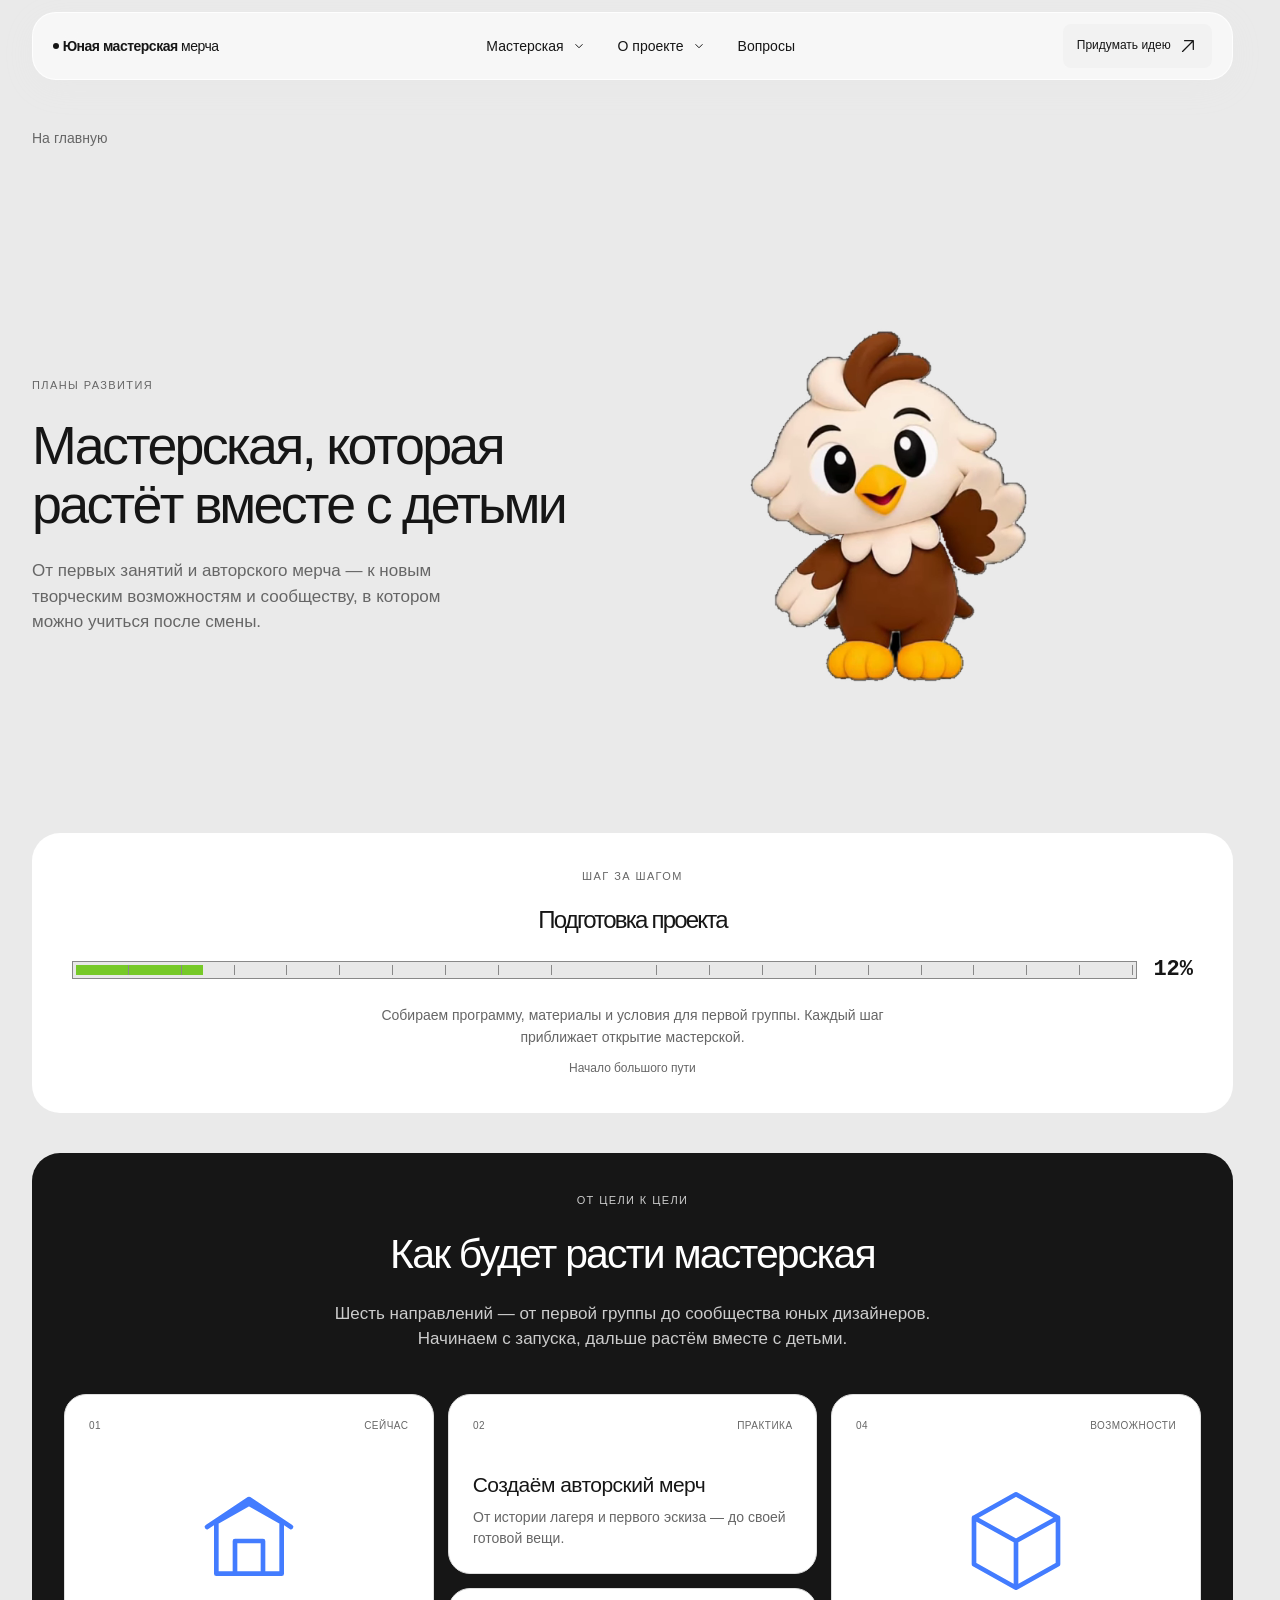
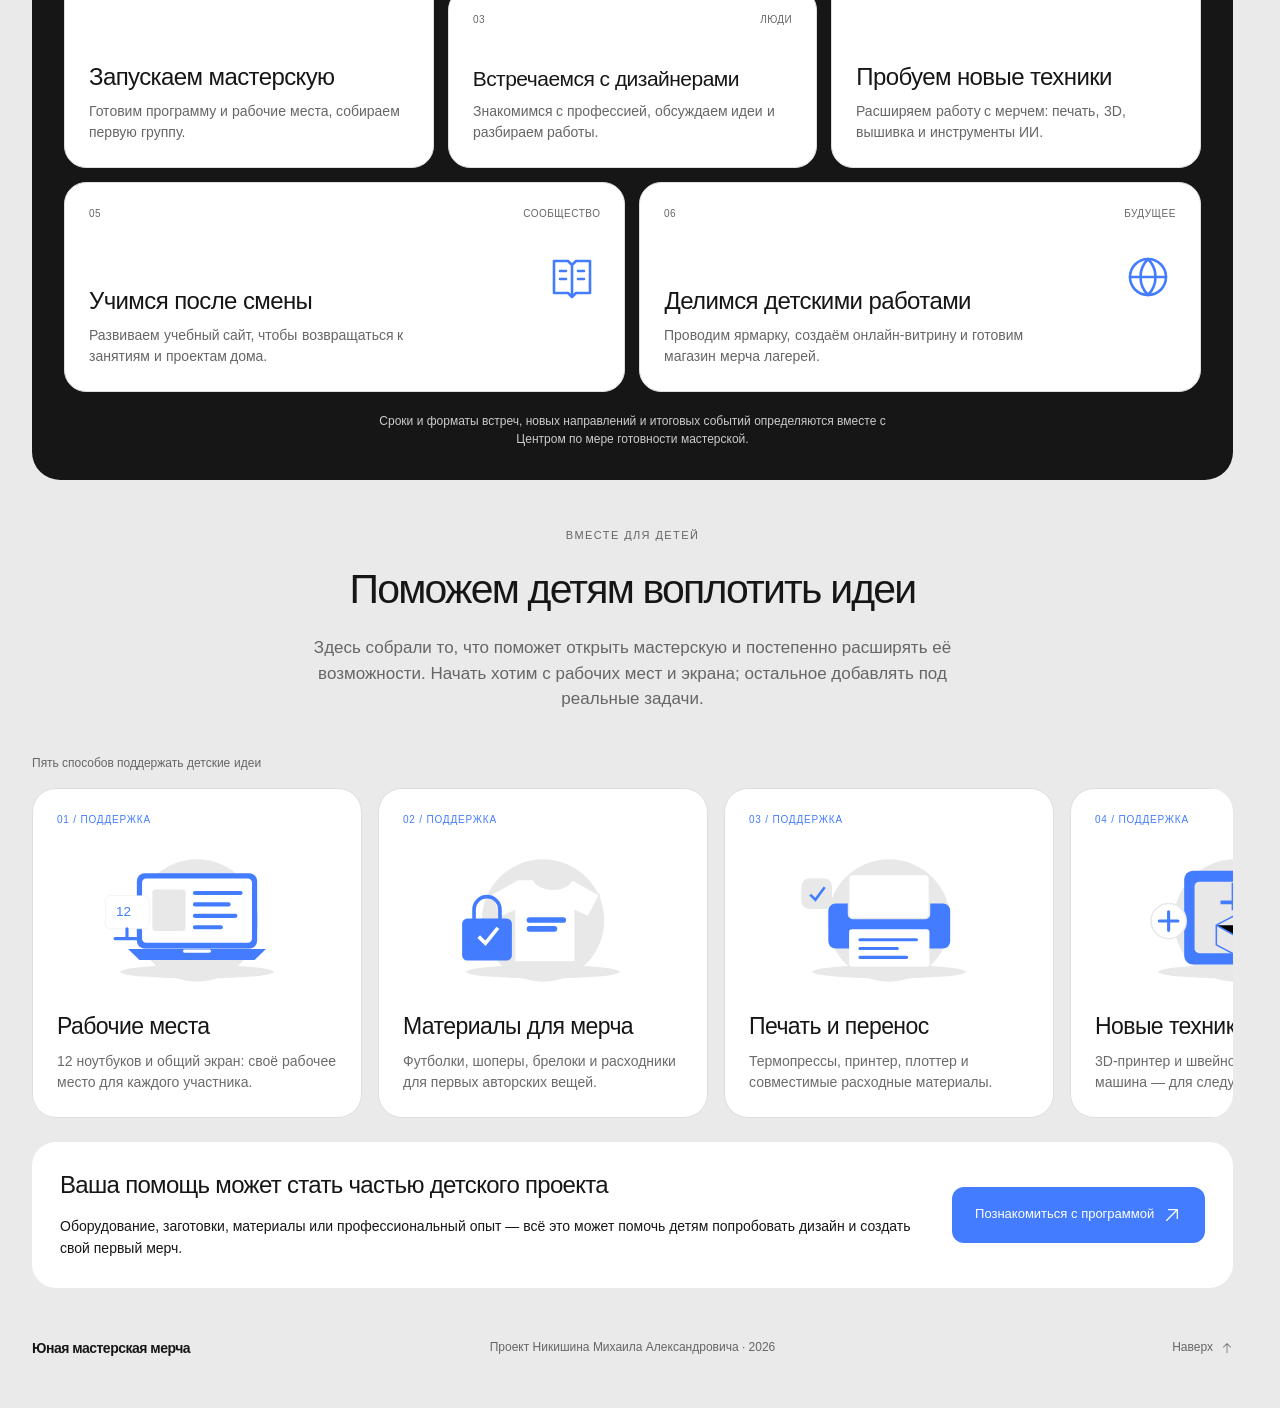
==== development.html @ 60f69754 "Add files via upload" ====
<!doctype html><html lang="ru"><head><meta charset="UTF-8"><meta name="viewport" content="width=device-width,initial-scale=1"><meta name="theme-color" content="#eaeaea"><meta name="description" content="Направления развития мастерской и необходимое оборудование для её запуска."><title>Планы развития — Юная мастерская мерча</title><link rel="stylesheet" href="css-styles.css?v=20261114-split"><link rel="stylesheet" href="css-hero-layout.css"><link rel="stylesheet" href="css-ux-polish.css?v=20261114-split"><link rel="stylesheet" href="css-development.css?v=20261114-split"></head><body><a class="skip" href="#main">К содержанию</a><header class="site-header"><nav class="wrap nav glass-nav" aria-label="Основная навигация">
<a class="brand" href="index.html"><span class="brand-dot" aria-hidden="true"></span> Юная мастерская <span>мерча</span></a>
<div class="navlinks" id="navigation">
<details class="nav-dropdown"><summary><span class="nav-label">Мастерская</span><svg class="site-icon nav-chevron" viewBox="0 0 24 24" width="20" height="20" fill="none" stroke="currentColor" stroke-width="1.7" aria-hidden="true"><path d="m6 9 6 6 6-6"/></svg></summary><div class="nav-panel nav-panel-workshop">
<a class="nav-card" href="index.html#about"><span class="nav-card-icon"><svg class="site-icon" aria-hidden="true" focusable="false" width="24" height="24" viewBox="0 0 24 24" fill="none" xmlns="http://www.w3.org/2000/svg">
<path fill-rule="evenodd" clip-rule="evenodd" d="M10.9994 2.17806C11.6185 1.82037 12.3815 1.82037 13.0006 2.17806L20.0006 6.2225C20.619 6.57985 21 7.23993 21 7.95423V16.0457C21 16.76 20.619 17.4201 20.0006 17.7774L13.0006 21.8219C12.3815 22.1796 11.6185 22.1796 10.9994 21.8219L3.99944 17.7774C3.38095 17.4201 3 16.76 3 16.0457V7.95423C3 7.23993 3.38096 6.57985 3.99944 6.2225L10.9994 2.17806ZM18.7512 7.23305L12 11.1338L5.24875 7.23305L11.7499 3.47686C11.9046 3.38743 12.0954 3.38743 12.2501 3.47686L18.7512 7.23305ZM4.74986 16.4786C4.59524 16.3893 4.5 16.2243 4.5 16.0457V8.53281L11.25 12.4328V20.2343L4.74986 16.4786ZM19.2501 16.4786L12.75 20.2343V12.4328L19.5 8.53281V16.0457C19.5 16.2243 19.4048 16.3893 19.2501 16.4786Z" fill="currentColor"/>
</svg>
</span><span class="nav-card-copy"><strong>О мастерской</strong><span>Знакомимся с проектом</span></span><svg class="site-icon" aria-hidden="true" focusable="false" width="24" height="24" viewBox="0 0 24 24" fill="none" xmlns="http://www.w3.org/2000/svg">
<path d="M7.86515 6.38599L16.5545 6.38599L4.93012 18.0104C4.81861 18.1219 4.74955 18.2598 4.72295 18.404C4.71462 18.4491 4.71045 18.4949 4.71045 18.5407C4.71045 18.7326 4.78367 18.9246 4.93012 19.071C4.96673 19.1076 5.00619 19.1397 5.04777 19.1671C5.33889 19.3594 5.7345 19.3273 5.99078 19.071L17.6152 7.44665L17.6152 16.136C17.6152 16.5502 17.951 16.886 18.3652 16.886C18.7794 16.886 19.1152 16.5502 19.1152 16.136V5.63599C19.1152 5.22177 18.7794 4.88599 18.3652 4.88599L7.86515 4.88599C7.45094 4.88599 7.11515 5.22177 7.11515 5.63599C7.11515 6.0502 7.45094 6.38599 7.86515 6.38599Z" fill="currentColor"/>
</svg></a>
<a class="nav-card" href="index.html#result"><span class="nav-card-icon"><svg class="site-icon" aria-hidden="true" focusable="false" width="24" height="24" viewBox="0 0 24 24" fill="none" xmlns="http://www.w3.org/2000/svg">
<path fill-rule="evenodd" clip-rule="evenodd" d="M3.99944 6.2225C3.38096 6.57985 3 7.23993 3 7.95423V16.0457C3 16.76 3.38095 17.4201 3.99944 17.7774L10.9994 21.8219C11.6185 22.1796 12.3815 22.1796 13.0006 21.8219L20.0006 17.7774C20.619 17.4201 21 16.76 21 16.0457V7.95423C21 7.23993 20.619 6.57985 20.0006 6.2225L13.0006 2.17806C12.3815 1.82037 11.6185 1.82037 10.9994 2.17806L3.99944 6.2225ZM12.2501 3.47686L18.7512 7.23305L16.1251 8.75037L9.37602 4.84841L11.7499 3.47686C11.9046 3.38743 12.0954 3.38743 12.2501 3.47686ZM7.8771 5.71446L14.6262 9.61642L12 11.1338L5.24875 7.23305L7.8771 5.71446ZM4.5 8.53281L11.25 12.4328V20.2343L4.74986 16.4786C4.59524 16.3893 4.5 16.2243 4.5 16.0457V8.53281ZM19.2501 16.4786L12.75 20.2343V12.4328L19.5 8.53281V16.0457C19.5 16.2243 19.4048 16.3893 19.2501 16.4786Z" fill="currentColor"/>
</svg>
</span><span class="nav-card-copy"><strong>Результат</strong><span>От идеи до своего мерча</span></span><svg class="site-icon" aria-hidden="true" focusable="false" width="24" height="24" viewBox="0 0 24 24" fill="none" xmlns="http://www.w3.org/2000/svg">
<path d="M7.86515 6.38599L16.5545 6.38599L4.93012 18.0104C4.81861 18.1219 4.74955 18.2598 4.72295 18.404C4.71462 18.4491 4.71045 18.4949 4.71045 18.5407C4.71045 18.7326 4.78367 18.9246 4.93012 19.071C4.96673 19.1076 5.00619 19.1397 5.04777 19.1671C5.33889 19.3594 5.7345 19.3273 5.99078 19.071L17.6152 7.44665L17.6152 16.136C17.6152 16.5502 17.951 16.886 18.3652 16.886C18.7794 16.886 19.1152 16.5502 19.1152 16.136V5.63599C19.1152 5.22177 18.7794 4.88599 18.3652 4.88599L7.86515 4.88599C7.45094 4.88599 7.11515 5.22177 7.11515 5.63599C7.11515 6.0502 7.45094 6.38599 7.86515 6.38599Z" fill="currentColor"/>
</svg></a>
<a class="nav-card" href="index.html#program"><span class="nav-card-icon"><svg class="site-icon" aria-hidden="true" focusable="false" width="24" height="24" viewBox="0 0 24 24" fill="none" xmlns="http://www.w3.org/2000/svg">
<g>
<path fill-rule="evenodd" clip-rule="evenodd" d="M2 6.25C2 5.14543 2.89543 4.25 4 4.25H20C21.1046 4.25 22 5.14543 22 6.25V17C22 17.473 21.8358 17.9076 21.5613 18.25H23.25C23.6642 18.25 24 18.5858 24 19C24 19.4142 23.6642 19.75 23.25 19.75H0.75C0.335786 19.75 0 19.4142 0 19C0 18.5858 0.335786 18.25 0.75 18.25H2.43866C2.16418 17.9076 2 17.473 2 17V6.25ZM3.5 6.25C3.5 5.97386 3.72386 5.75 4 5.75H20C20.2761 5.75 20.5 5.97386 20.5 6.25V17C20.5 17.2761 20.2761 17.5 20 17.5H4C3.72386 17.5 3.5 17.2761 3.5 17V6.25Z" fill="currentColor"/>
</g>

</svg>
</span><span class="nav-card-copy"><strong>Программа</strong><span>Десять занятий по дизайну</span></span><svg class="site-icon" aria-hidden="true" focusable="false" width="24" height="24" viewBox="0 0 24 24" fill="none" xmlns="http://www.w3.org/2000/svg">
<path d="M7.86515 6.38599L16.5545 6.38599L4.93012 18.0104C4.81861 18.1219 4.74955 18.2598 4.72295 18.404C4.71462 18.4491 4.71045 18.4949 4.71045 18.5407C4.71045 18.7326 4.78367 18.9246 4.93012 19.071C4.96673 19.1076 5.00619 19.1397 5.04777 19.1671C5.33889 19.3594 5.7345 19.3273 5.99078 19.071L17.6152 7.44665L17.6152 16.136C17.6152 16.5502 17.951 16.886 18.3652 16.886C18.7794 16.886 19.1152 16.5502 19.1152 16.136V5.63599C19.1152 5.22177 18.7794 4.88599 18.3652 4.88599L7.86515 4.88599C7.45094 4.88599 7.11515 5.22177 7.11515 5.63599C7.11515 6.0502 7.45094 6.38599 7.86515 6.38599Z" fill="currentColor"/>
</svg></a>
<a class="nav-card" href="index.html#format"><span class="nav-card-icon"><svg class="site-icon" aria-hidden="true" focusable="false" width="24" height="24" viewBox="0 0 24 24" fill="none" xmlns="http://www.w3.org/2000/svg">
<path fill-rule="evenodd" clip-rule="evenodd" d="M3.5 3C2.39543 3 1.5 3.89543 1.5 5V15C1.5 16.1046 2.39543 17 3.5 17H11.25V19.5H7.75C7.33579 19.5 7 19.8358 7 20.25C7 20.6642 7.33579 21 7.75 21H16.25C16.6642 21 17 20.6642 17 20.25C17 19.8358 16.6642 19.5 16.25 19.5H12.75V17H20.5C21.6046 17 22.5 16.1046 22.5 15V5C22.5 3.89543 21.6046 3 20.5 3H3.5ZM21 5C21 4.72386 20.7761 4.5 20.5 4.5H3.5C3.22386 4.5 3 4.72386 3 5V15C3 15.2761 3.22386 15.5 3.5 15.5H20.5C20.7761 15.5 21 15.2761 21 15V5Z" fill="currentColor"/>
</svg>
</span><span class="nav-card-copy"><strong>Формат участия</strong><span>Кому подойдёт мастерская</span></span><svg class="site-icon" aria-hidden="true" focusable="false" width="24" height="24" viewBox="0 0 24 24" fill="none" xmlns="http://www.w3.org/2000/svg">
<path d="M7.86515 6.38599L16.5545 6.38599L4.93012 18.0104C4.81861 18.1219 4.74955 18.2598 4.72295 18.404C4.71462 18.4491 4.71045 18.4949 4.71045 18.5407C4.71045 18.7326 4.78367 18.9246 4.93012 19.071C4.96673 19.1076 5.00619 19.1397 5.04777 19.1671C5.33889 19.3594 5.7345 19.3273 5.99078 19.071L17.6152 7.44665L17.6152 16.136C17.6152 16.5502 17.951 16.886 18.3652 16.886C18.7794 16.886 19.1152 16.5502 19.1152 16.136V5.63599C19.1152 5.22177 18.7794 4.88599 18.3652 4.88599L7.86515 4.88599C7.45094 4.88599 7.11515 5.22177 7.11515 5.63599C7.11515 6.0502 7.45094 6.38599 7.86515 6.38599Z" fill="currentColor"/>
</svg></a>
</div></details>
<details class="nav-dropdown"><summary><span class="nav-label">О проекте</span><svg class="site-icon nav-chevron" viewBox="0 0 24 24" width="20" height="20" fill="none" stroke="currentColor" stroke-width="1.7" aria-hidden="true"><path d="m6 9 6 6 6-6"/></svg></summary><div class="nav-panel nav-panel-project">
<a class="nav-card" href="explanatory-note.html"><span class="nav-card-icon"><svg class="site-icon" aria-hidden="true" focusable="false" width="24" height="24" viewBox="0 0 24 24" fill="none" xmlns="http://www.w3.org/2000/svg">
<path fill-rule="evenodd" clip-rule="evenodd" d="M22 8C22 6.89543 21.1045 6 20 6H12L10.5857 4.58579C10.2107 4.21071 9.70196 4 9.17152 4H3.99995C2.89538 4 1.99995 4.89543 1.99995 6V18C1.99995 19.1046 2.89538 20 3.99995 20H20C21.1045 20 22 19.1046 22 18V8ZM10.9393 7.06066C11.2206 7.34196 11.6021 7.5 12 7.5H20C20.2761 7.5 20.5 7.72386 20.5 8V18C20.5 18.2761 20.2761 18.5 20 18.5H3.99995C3.72381 18.5 3.49995 18.2761 3.49995 18V6C3.49995 5.72386 3.72381 5.5 3.99995 5.5H9.17152C9.30413 5.5 9.43131 5.55268 9.52508 5.64645L10.9393 7.06066Z" fill="currentColor"/>
</svg>
</span><span class="nav-card-copy"><strong>Пояснительная записка</strong><span>Программа и документы</span></span><svg class="site-icon" aria-hidden="true" focusable="false" width="24" height="24" viewBox="0 0 24 24" fill="none" xmlns="http://www.w3.org/2000/svg">
<path d="M7.86515 6.38599L16.5545 6.38599L4.93012 18.0104C4.81861 18.1219 4.74955 18.2598 4.72295 18.404C4.71462 18.4491 4.71045 18.4949 4.71045 18.5407C4.71045 18.7326 4.78367 18.9246 4.93012 19.071C4.96673 19.1076 5.00619 19.1397 5.04777 19.1671C5.33889 19.3594 5.7345 19.3273 5.99078 19.071L17.6152 7.44665L17.6152 16.136C17.6152 16.5502 17.951 16.886 18.3652 16.886C18.7794 16.886 19.1152 16.5502 19.1152 16.136V5.63599C19.1152 5.22177 18.7794 4.88599 18.3652 4.88599L7.86515 4.88599C7.45094 4.88599 7.11515 5.22177 7.11515 5.63599C7.11515 6.0502 7.45094 6.38599 7.86515 6.38599Z" fill="currentColor"/>
</svg></a>
<a class="nav-card" href="development.html"><span class="nav-card-icon"><svg class="site-icon" aria-hidden="true" focusable="false" width="24" height="24" viewBox="0 0 24 24" fill="none" xmlns="http://www.w3.org/2000/svg">
<path fill-rule="evenodd" clip-rule="evenodd" d="M10.9994 2.17806C11.6185 1.82037 12.3815 1.82037 13.0006 2.17806L20.0006 6.2225C20.619 6.57985 21 7.23993 21 7.95423V16.0457C21 16.76 20.619 17.4201 20.0006 17.7774L13.0006 21.8219C12.3815 22.1796 11.6185 22.1796 10.9994 21.8219L3.99944 17.7774C3.38095 17.4201 3 16.76 3 16.0457V7.95423C3 7.23993 3.38096 6.57985 3.99944 6.2225L10.9994 2.17806ZM18.7512 7.23305L12 11.1338L5.24875 7.23305L11.7499 3.47686C11.9046 3.38743 12.0954 3.38743 12.2501 3.47686L18.7512 7.23305ZM4.74986 16.4786C4.59524 16.3893 4.5 16.2243 4.5 16.0457V8.53281L11.25 12.4328V20.2343L4.74986 16.4786ZM19.2501 16.4786L12.75 20.2343V12.4328L19.5 8.53281V16.0457C19.5 16.2243 19.4048 16.3893 19.2501 16.4786Z" fill="currentColor"/>
</svg>
</span><span class="nav-card-copy"><strong>Планы развития</strong><span>Наш путь и помощь детям</span></span><svg class="site-icon" aria-hidden="true" focusable="false" width="24" height="24" viewBox="0 0 24 24" fill="none" xmlns="http://www.w3.org/2000/svg">
<path d="M7.86515 6.38599L16.5545 6.38599L4.93012 18.0104C4.81861 18.1219 4.74955 18.2598 4.72295 18.404C4.71462 18.4491 4.71045 18.4949 4.71045 18.5407C4.71045 18.7326 4.78367 18.9246 4.93012 19.071C4.96673 19.1076 5.00619 19.1397 5.04777 19.1671C5.33889 19.3594 5.7345 19.3273 5.99078 19.071L17.6152 7.44665L17.6152 16.136C17.6152 16.5502 17.951 16.886 18.3652 16.886C18.7794 16.886 19.1152 16.5502 19.1152 16.136V5.63599C19.1152 5.22177 18.7794 4.88599 18.3652 4.88599L7.86515 4.88599C7.45094 4.88599 7.11515 5.22177 7.11515 5.63599C7.11515 6.0502 7.45094 6.38599 7.86515 6.38599Z" fill="currentColor"/>
</svg></a>
</div></details>
<a class="nav-simple" href="index.html#questions"><span class="nav-label">Вопросы</span></a>
<a class="button nav-mobile-cta" href="index.html#start">Придумать идею <svg class="site-icon" aria-hidden="true" focusable="false" width="24" height="24" viewBox="0 0 24 24" fill="none" xmlns="http://www.w3.org/2000/svg">
<path d="M7.86515 6.38599L16.5545 6.38599L4.93012 18.0104C4.81861 18.1219 4.74955 18.2598 4.72295 18.404C4.71462 18.4491 4.71045 18.4949 4.71045 18.5407C4.71045 18.7326 4.78367 18.9246 4.93012 19.071C4.96673 19.1076 5.00619 19.1397 5.04777 19.1671C5.33889 19.3594 5.7345 19.3273 5.99078 19.071L17.6152 7.44665L17.6152 16.136C17.6152 16.5502 17.951 16.886 18.3652 16.886C18.7794 16.886 19.1152 16.5502 19.1152 16.136V5.63599C19.1152 5.22177 18.7794 4.88599 18.3652 4.88599L7.86515 4.88599C7.45094 4.88599 7.11515 5.22177 7.11515 5.63599C7.11515 6.0502 7.45094 6.38599 7.86515 6.38599Z" fill="currentColor"/>
</svg></a>
</div><a class="nav-cta" href="index.html#start">Придумать идею <svg class="site-icon" aria-hidden="true" focusable="false" width="24" height="24" viewBox="0 0 24 24" fill="none" xmlns="http://www.w3.org/2000/svg">
<path d="M7.86515 6.38599L16.5545 6.38599L4.93012 18.0104C4.81861 18.1219 4.74955 18.2598 4.72295 18.404C4.71462 18.4491 4.71045 18.4949 4.71045 18.5407C4.71045 18.7326 4.78367 18.9246 4.93012 19.071C4.96673 19.1076 5.00619 19.1397 5.04777 19.1671C5.33889 19.3594 5.7345 19.3273 5.99078 19.071L17.6152 7.44665L17.6152 16.136C17.6152 16.5502 17.951 16.886 18.3652 16.886C18.7794 16.886 19.1152 16.5502 19.1152 16.136V5.63599C19.1152 5.22177 18.7794 4.88599 18.3652 4.88599L7.86515 4.88599C7.45094 4.88599 7.11515 5.22177 7.11515 5.63599C7.11515 6.0502 7.45094 6.38599 7.86515 6.38599Z" fill="currentColor"/>
</svg></a><button type="button" class="menu" aria-label="Открыть меню" aria-expanded="false" aria-controls="navigation"><svg class="site-icon menu-morph" width="24" height="24" viewBox="0 0 24 24" fill="none" stroke="currentColor" stroke-width="1.5" stroke-linecap="round" aria-hidden="true"><path class="menu-line-a" d="M3.75 6.75h16.5"/><path class="menu-line-b" d="M3.75 12h16.5"/><path class="menu-line-c" d="M3.75 17.25h16.5"/></svg></button></nav></header><main id="main" class="wrap inner-page development-page"><a class="back-link" href="index.html">На главную</a>
<section class="section future-hero" id="future" aria-labelledby="future-title"><div class="future-masthead"><div class="future-intro"><div class="eyebrow">ПЛАНЫ РАЗВИТИЯ</div><h1 id="future-title">Мастерская, которая растёт вместе с детьми</h1><p class="lead">От первых занятий и авторского мерча — к новым творческим возможностям и сообществу, в котором можно учиться после смены.</p></div><div class="future-mascot"><video class="mascot-video" autoplay muted loop playsinline preload="metadata" poster="mascot-transparent-poster.png" width="768" height="768" aria-label="Орлёнок машет крылом"><source src="mascot-transparent.webm" type="video/webm"><img src="mascot-transparent-poster.png" alt="Маскот Орлёнок"></video></div></div></section><section class="section preparation-section" aria-labelledby="preparation-label"><div class="project-xp" aria-labelledby="preparation-label"><div class="eyebrow">ШАГ ЗА ШАГОМ</div><h2 id="preparation-label">Подготовка проекта</h2><div class="xp-row"><div class="xp-shell"><progress value="12" max="100" aria-labelledby="preparation-label">12%</progress><span class="xp-grid" aria-hidden="true"></span></div><strong class="xp-percent" aria-hidden="true">12%</strong></div><p>Собираем программу, материалы и условия для первой группы. Каждый шаг приближает открытие мастерской.</p><span class="xp-caption">Начало большого пути</span></div></section>
<section class="section roadmap-section" id="roadmap" aria-labelledby="roadmap-title"><div class="eyebrow">ОТ ЦЕЛИ К ЦЕЛИ</div><h2 id="roadmap-title" class="section-title">Как будет расти мастерская</h2><p class="lead">Шесть направлений — от первой группы до сообщества юных дизайнеров. Начинаем с запуска, дальше растём вместе с детьми.</p><ol class="roadmap-bento"><li class="bento-goal bento-goal-1"><div class="bento-meta"><span>01</span><span>Сейчас</span></div><div class="bento-art" aria-hidden="true"><svg viewBox="0 0 24 24" fill="none" stroke="currentColor" stroke-width="1.3" stroke-linecap="round" stroke-linejoin="round" aria-hidden="true"><path d="M5 19V8l7-4 7 4v11H5Zm4 0v-7h6v7M3 9l9-6 9 6"/></svg></div><div class="bento-copy"><h3>Запускаем мастерскую</h3><p>Готовим программу и рабочие места, собираем первую группу.</p></div></li><li class="bento-goal bento-goal-2"><div class="bento-meta"><span>02</span><span>Практика</span></div><div class="bento-art" aria-hidden="true"><svg viewBox="0 0 24 24" fill="none" stroke="currentColor" stroke-width="1.3" stroke-linecap="round" stroke-linejoin="round" aria-hidden="true"><path d="m4 17 1-5L15 2l5 5L10 17l-6 1Zm9-13 5 5M4 22h16"/></svg></div><div class="bento-copy"><h3>Создаём авторский мерч</h3><p>От истории лагеря и первого эскиза — до своей готовой вещи.</p></div></li><li class="bento-goal bento-goal-3"><div class="bento-meta"><span>03</span><span>Люди</span></div><div class="bento-art" aria-hidden="true"><svg viewBox="0 0 24 24" fill="none" stroke="currentColor" stroke-width="1.3" stroke-linecap="round" stroke-linejoin="round" aria-hidden="true"><path d="M4 4h16v12H9l-5 4V4Zm4 5h8M8 12h5"/></svg></div><div class="bento-copy"><h3>Встречаемся с дизайнерами</h3><p>Знакомимся с профессией, обсуждаем идеи и разбираем работы.</p></div></li><li class="bento-goal bento-goal-4"><div class="bento-meta"><span>04</span><span>Возможности</span></div><div class="bento-art" aria-hidden="true"><svg viewBox="0 0 24 24" fill="none" stroke="currentColor" stroke-width="1.3" stroke-linecap="round" stroke-linejoin="round" aria-hidden="true"><path d="m12 2 9 5v10l-9 5-9-5V7l9-5Zm0 10v10M3 7l9 5 9-5"/></svg></div><div class="bento-copy"><h3>Пробуем новые техники</h3><p>Расширяем работу с мерчем: печать, 3D, вышивка и инструменты ИИ.</p></div></li><li class="bento-goal bento-goal-5"><div class="bento-meta"><span>05</span><span>Сообщество</span></div><div class="bento-art" aria-hidden="true"><svg viewBox="0 0 24 24" fill="none" stroke="currentColor" stroke-width="1.3" stroke-linecap="round" stroke-linejoin="round" aria-hidden="true"><path d="M3 4h7l2 2 2-2h7v16h-7l-2 2-2-2H3V4Zm9 2v16M6 9h3m-3 4h3m6-4h3m-3 4h3"/></svg></div><div class="bento-copy"><h3>Учимся после смены</h3><p>Развиваем учебный сайт, чтобы возвращаться к занятиям и проектам дома.</p></div></li><li class="bento-goal bento-goal-6"><div class="bento-meta"><span>06</span><span>Будущее</span></div><div class="bento-art" aria-hidden="true"><svg viewBox="0 0 24 24" fill="none" stroke="currentColor" stroke-width="1.3" stroke-linecap="round" stroke-linejoin="round" aria-hidden="true"><circle cx="12" cy="12" r="9"/><path d="M3 12h18M12 3c-5 5-5 13 0 18 5-5 5-13 0-18Z"/></svg></div><div class="bento-copy"><h3>Делимся детскими работами</h3><p>Проводим ярмарку, создаём онлайн-витрину и готовим магазин мерча лагерей.</p></div></li></ol><p class="caption roadmap-note">Сроки и форматы встреч, новых направлений и итоговых событий определяются вместе с Центром по мере готовности мастерской.</p></section>
<section class="section partner-section" id="equipment" aria-labelledby="equipment-title"><div class="eyebrow">ВМЕСТЕ ДЛЯ ДЕТЕЙ</div><h2 id="equipment-title" class="section-title">Поможем детям воплотить идеи</h2><p class="lead">Здесь собрали то, что поможет открыть мастерскую и постепенно расширять её возможности. Начать хотим с рабочих мест и экрана; остальное добавлять под реальные задачи.</p><div class="support-carousel" data-support-carousel role="region" aria-roledescription="карусель" aria-label="Как помочь мастерской"><div class="carousel-toolbar"><p class="caption">Пять способов поддержать детские идеи</p></div><div class="carousel-window"><div class="support-track"><div class="support-group"><article class="support-square"><span class="support-square-label">01 / ПОДДЕРЖКА</span><div class="square-illustration"><svg class="support-art" viewBox="0 0 420 270" aria-hidden="true"><circle cx="210" cy="136" r="118" fill="#e8e8e8"/><ellipse cx="210" cy="235" rx="148" ry="13" fill="#e8e8e8"/><g class="art-float"><rect x="94" y="45" width="232" height="145" rx="15" fill="var(--blue)"/><rect x="104" y="55" width="212" height="124" rx="8" fill="white"/><rect x="124" y="76" width="64" height="80" rx="6" fill="#e8e8e8"/><path d="M206 83h88m-88 22h65m-65 22h78m-78 22h50" stroke="var(--blue)" stroke-width="8" stroke-linecap="round"/><path d="M77 191h266l-22 21H99z" fill="var(--blue)"/><rect x="183" y="192" width="54" height="6" rx="3" fill="white"/></g><g class="art-drift"><rect x="33" y="88" width="85" height="64" rx="10" fill="white" stroke="#e8e8e8"/><path d="M75 152v19m-23 0h46" stroke="var(--blue)" stroke-width="6" stroke-linecap="round"/><text x="54" y="128" fill="var(--blue)" font-size="26" font-family="Arial">12</text></g></svg></div><h3>Рабочие места</h3><p>12 ноутбуков и общий экран: своё рабочее место для каждого участника.</p></article><article class="support-square"><span class="support-square-label">02 / ПОДДЕРЖКА</span><div class="square-illustration"><svg class="support-art" viewBox="0 0 420 270" aria-hidden="true"><circle cx="210" cy="136" r="118" fill="#e8e8e8"/><ellipse cx="210" cy="235" rx="148" ry="13" fill="#e8e8e8"/><g class="art-float"><path d="m161 57-53 30 22 42 25-12v99h117v-99l25 12 22-42-53-30c-10 25-62 25-75 0Z" fill="white" stroke="#e8e8e8" stroke-width="3"/><path d="M184 135h65m-65 17h48" stroke="var(--blue)" stroke-width="11" stroke-linecap="round"/></g><g class="art-drift"><rect x="54" y="132" width="96" height="81" rx="10" fill="var(--blue)"/><path d="M77 135v-20a25 25 0 0 1 50 0v20" fill="none" stroke="var(--blue)" stroke-width="7"/><path d="m86 167 13 13 24-30" fill="none" stroke="white" stroke-width="7"/></g></svg></div><h3>Материалы для мерча</h3><p>Футболки, шоперы, брелоки и расходники для первых авторских вещей.</p></article><article class="support-square"><span class="support-square-label">03 / ПОДДЕРЖКА</span><div class="square-illustration"><svg class="support-art" viewBox="0 0 420 270" aria-hidden="true"><circle cx="210" cy="136" r="118" fill="#e8e8e8"/><ellipse cx="210" cy="235" rx="148" ry="13" fill="#e8e8e8"/><g class="art-float"><rect x="93" y="103" width="235" height="87" rx="14" fill="var(--blue)"/><rect x="132" y="47" width="156" height="85" rx="8" fill="white" stroke="#e8e8e8" stroke-width="3"/><rect x="133" y="153" width="155" height="72" rx="6" fill="white"/><path d="M154 173h109m-109 17h72m-72 17h90" stroke="var(--blue)" stroke-width="6" stroke-linecap="round"/><circle cx="302" cy="123" r="6" fill="var(--blue)"/></g><g class="art-drift"><rect x="41" y="55" width="59" height="59" rx="15" fill="#e8e8e8"/><path d="m58 86 10 10 18-24" stroke="var(--blue)" fill="none" stroke-width="5"/></g></svg></div><h3>Печать и перенос</h3><p>Термопрессы, принтер, плоттер и совместимые расходные материалы.</p></article><article class="support-square"><span class="support-square-label">04 / ПОДДЕРЖКА</span><div class="square-illustration"><svg class="support-art" viewBox="0 0 420 270" aria-hidden="true"><circle cx="210" cy="136" r="118" fill="#e8e8e8"/><ellipse cx="210" cy="235" rx="148" ry="13" fill="#e8e8e8"/><g class="art-float"><rect x="112" y="40" width="191" height="181" rx="17" fill="var(--blue)"/><rect x="132" y="61" width="151" height="138" rx="9" fill="#e8e8e8"/><path d="M207 63v38m-25 0h50m-25 0v15" stroke="var(--blue)" stroke-width="7"/><path d="m174 145 34-18 34 18v38l-34 18-34-18z" fill="#e8e8e8" stroke="var(--blue)" stroke-width="3"/><path d="m174 145 34 19 34-19m-34 19v37" stroke="var(--blue)" stroke-width="3"/></g><g class="art-drift"><circle cx="82" cy="137" r="34" fill="white" stroke="#e8e8e8" stroke-width="3"/><path d="M82 119v36m-18-18h36" stroke="var(--blue)" stroke-width="6" stroke-linecap="round"/></g></svg></div><h3>Новые техники</h3><p>3D-принтер и швейно-вышивальная машина — для следующих этапов.</p></article><article class="support-square"><span class="support-square-label">05 / ПОДДЕРЖКА</span><div class="square-illustration"><svg class="support-art" viewBox="0 0 420 270" aria-hidden="true"><circle cx="210" cy="136" r="118" fill="#e8e8e8"/><ellipse cx="210" cy="235" rx="148" ry="13" fill="#e8e8e8"/><g class="art-float"><rect x="94" y="69" width="238" height="150" rx="14" fill="white" stroke="#e8e8e8" stroke-width="3"/><path d="M94 112h238m-119 0v107" stroke="#e8e8e8" stroke-width="3"/><rect x="112" y="130" width="82" height="69" rx="7" fill="#e8e8e8"/><rect x="232" y="130" width="82" height="69" rx="7" fill="var(--blue)"/><path d="M140 143h27m94 0h27" stroke="white" stroke-width="5" stroke-linecap="round"/></g><g class="art-drift"><path d="M46 72a35 35 0 0 1 70 0m-56 0a21 21 0 0 1 42 0m-28 0a7 7 0 0 1 14 0" stroke="var(--blue)" fill="none" stroke-width="7" stroke-linecap="round"/><circle cx="81" cy="89" r="5" fill="var(--blue)"/></g></svg></div><h3>Удобная среда</h3><p>Мыши, инструменты, рабочие коврики, хранение и подключения.</p></article></div></div></div><p class="visually-hidden">Лента оборудования движется непрерывно.</p></div><div class="partner-invitation"><div><h3>Ваша помощь может стать частью детского проекта</h3><p>Оборудование, заготовки, материалы или профессиональный опыт — всё это может помочь детям попробовать дизайн и создать свой первый мерч.</p></div><a class="button primary" href="explanatory-note.html">Познакомиться с программой <svg class="site-icon" aria-hidden="true" focusable="false" width="24" height="24" viewBox="0 0 24 24" fill="none" xmlns="http://www.w3.org/2000/svg">
<path d="M7.86515 6.38599L16.5545 6.38599L4.93012 18.0104C4.81861 18.1219 4.74955 18.2598 4.72295 18.404C4.71462 18.4491 4.71045 18.4949 4.71045 18.5407C4.71045 18.7326 4.78367 18.9246 4.93012 19.071C4.96673 19.1076 5.00619 19.1397 5.04777 19.1671C5.33889 19.3594 5.7345 19.3273 5.99078 19.071L17.6152 7.44665L17.6152 16.136C17.6152 16.5502 17.951 16.886 18.3652 16.886C18.7794 16.886 19.1152 16.5502 19.1152 16.136V5.63599C19.1152 5.22177 18.7794 4.88599 18.3652 4.88599L7.86515 4.88599C7.45094 4.88599 7.11515 5.22177 7.11515 5.63599C7.11515 6.0502 7.45094 6.38599 7.86515 6.38599Z" fill="currentColor"/>
</svg></a></div></section></main><footer class="wrap"><a class="brand" href="index.html">Юная мастерская мерча</a><span>Проект Никишина Михаила Александровича · 2026</span><a href="#main">Наверх <svg class="site-icon" aria-hidden="true" focusable="false" width="24" height="24" viewBox="0 0 24 24" fill="none" xmlns="http://www.w3.org/2000/svg">
<path d="M5.10577 10.955L11.2501 4.81066V21.25C11.2501 21.6642 11.5858 22 12.0001 22C12.4143 22 12.7501 21.6642 12.7501 21.25V4.81066L18.8943 10.955C19.1872 11.2478 19.6621 11.2478 19.955 10.955C20.2479 10.6621 20.2479 10.1872 19.955 9.89429L12.5304 2.46967C12.2375 2.17678 11.7626 2.17678 11.4697 2.46967L4.04511 9.89429C4.04282 9.89658 4.04055 9.89888 4.0383 9.90119C4.02253 9.91736 4.00764 9.93407 3.99362 9.95125C3.84947 10.128 3.79798 10.3551 3.83917 10.5679C3.86663 10.7097 3.93527 10.8451 4.04511 10.955C4.08172 10.9916 4.12118 11.0236 4.16276 11.0511C4.45388 11.2433 4.84949 11.2112 5.10577 10.955Z" fill="currentColor"/>
</svg>
</a></footer><script src="js-motion.js?v=20261114-split" defer></script><script src="js-development.js?v=20261114-split" defer></script></body></html>
---- css-styles.css ----
/* ОФОРМЛЕНИЕ САЙТА. Цвета и размеры — в правилах ниже.
   Адаптация для узких экранов — в блоках @media в конце файла. */
:root{
--bg:#eaeaea;
--card:#f2f2f2;
--ink:#161616;
--muted:#666666;
--blue:#437CFF;
--r:16px}
*{
box-sizing:border-box}
html{
scroll-behavior:smooth;
scroll-padding-top:90px}
body{
margin:0;
background:var(--bg);
color:var(--ink);
font-family:'ALS Sector',Arial,Helvetica,sans-serif;
font-size:16px;
line-height:1.45}
a{
color:inherit;
text-decoration:none}
button,input,textarea,select{
font:inherit}
button,a,input,textarea,select,summary{
-webkit-tap-highlight-color:transparent}
button,summary{
cursor:pointer}
a,button{
touch-action:manipulation}
button{
color:inherit}
button:focus-visible,a:focus-visible,summary:focus-visible,input:focus-visible,textarea:focus-visible,select:focus-visible{
outline:3px solid var(--blue);
outline-offset:4px}
.wrap{
width:calc(100% - 64px);
max-width:1396px;
margin:auto}
header{
position:sticky;
top:0;
z-index:20;
background:#eaeaeae8;
backdrop-filter:blur(24px)}
.nav{
height:64px;
display:flex;
align-items:center;
gap:24px;
font-size:14px}
.brand{
white-space:nowrap;
letter-spacing:-.5px;
font-weight:600}
.brand span{
font-weight:400}
.navlinks{
display:flex;
gap:25px;
border-left:1px solid #16161620;
padding-left:24px}
.navlinks a:hover,.text-button:hover{
color:var(--blue)}
.nav-cta{
margin-left:auto;
padding:9px 14px;
background:var(--card);
border-radius:8px}
.menu{
display:none;
border:0;
background:transparent;
font-size:24px}
.hero{
position:relative;
min-height:700px;
border-radius:var(--r);
overflow:hidden;
background:var(--ink);
color:var(--card)}
.hero-image{
position:absolute;
right:0;
top:0;
width:65.33%;
height:100%;
overflow:hidden}
.hero-image img{
position:absolute;
top:0;
left:-29.74%;
width:150.3%;
height:110.03%;
max-width:none;
object-fit:cover}
.hero-content{
position:relative;
z-index:2;
padding:40px;
min-height:700px;
display:flex;
flex-direction:column;
align-items:flex-start}
.tags{
display:flex;
flex-wrap:wrap;
gap:6px}
.tags span{
background:#ffffff10;
padding:7px 11px;
border-radius:100px;
font-size:13px}
h1,h2,h3,p{
margin:0}
h1{
font-size:clamp(54px,5vw,76px);
font-weight:400;
letter-spacing:-3.6px;
line-height:1.03;
margin-top:27px}
h2{
font-size:clamp(32px,3.2vw,46px);
font-weight:400;
letter-spacing:-1.8px;
line-height:1.09}
h3{
font-size:25px;
line-height:1.15;
font-weight:400;
letter-spacing:-.7px}
.hero-intro{
font-size:25px;
line-height:1.2;
letter-spacing:-.5px;
margin:24px 0 18px}
.hero ul{
font-size:16px;
line-height:1.55;
opacity:.8;
padding-left:18px;
max-width:475px;
margin:0}
.hero-actions{
margin-top:auto;
display:flex;
gap:18px;
align-items:center;
padding-top:60px}
.button{
border:0;
border-radius:12px;
padding:17px 23px;
display:inline-flex;
align-items:center;
justify-content:center;
font-size:15px;
transition:transform .2s,background .2s;
min-height:56px}
.button:hover{
transform:translateY(-2px)}
.button.light{
color:var(--ink);
background:var(--card)}
.button.light:hover{
background:#fff}
.hero-note{
font-size:13px;
line-height:1.35;
color:#c0c0c0;
background:#ffffff0c;
padding:10px 12px;
border-radius:10px}
.hero-bottom{
position:absolute;
right:30px;
bottom:24px;
z-index:2;
font-size:10px;
letter-spacing:1.5px;
opacity:.7}
.benefits{
display:grid;
grid-template-columns:repeat(3,1fr);
gap:8px;
margin-top:8px}
.benefits>div{
background:var(--card);
border-radius:16px;
display:flex;
gap:18px;
align-items:center;
min-height:84px;
padding:20px;
font-size:15px;
line-height:1.25}
.benefits img{
object-fit:contain;
padding:8px;
box-sizing:content-box;
background:#16161604;
border-radius:8px}
.section{
padding-top:112px}
.eyebrow{
font-size:11px;
letter-spacing:1.4px;
margin-bottom:22px;
color:var(--muted);
display:block}
.section>.eyebrow,.section>h2,.section>.lead{
text-align:center}
.lead{
max-width:640px;
margin:22px auto 42px;
color:var(--muted);
font-size:17px;
line-height:1.5}
.bento{
display:grid;
grid-template-columns:1fr 1fr 1.3fr;
gap:8px;
margin-top:40px}
.card{
padding:28px;
background:var(--card);
border-radius:16px;
position:relative;
overflow:hidden}
.card .index{
display:inline-flex;
align-items:center;
justify-content:center;
font-size:13px;
width:34px;
height:34px;
border-radius:8px;
background:#16161608;
margin-bottom:42px}
.card h3{
margin-bottom:14px}
.card p{
max-width:360px;
font-size:15px;
color:var(--muted);
line-height:1.5}
.dark{
background:var(--ink);
color:var(--card)}
.dark p{
color:#c3c3c3;
max-width:80%}
.dark .index{
background:#ffffff16}
.big-mark{
position:absolute;
font-size:180px;
right:8px;
bottom:-32px;
color:var(--blue);
line-height:1}
.stages{
display:grid;
grid-template-columns:repeat(3,1fr);
gap:8px;
margin-top:40px}
.stage{
background:var(--card);
padding:28px;
border-radius:16px;
position:relative;
min-height:285px;
transition:transform .2s}
.stage:hover{
transform:translateY(-4px)}
.stage-top{
display:flex;
justify-content:space-between;
font-size:12px;
color:var(--muted);
margin-bottom:45px}
.stage h3{
font-size:38px;
margin-bottom:16px}
.stage p{
font-size:15px;
color:var(--muted);
max-width:90%}
.stage.blue{
background:var(--blue);
color:white}
.stage.blue p,.stage.blue .stage-top{
color:#ffffffe0}
.arrow{
position:absolute;
right:23px;
bottom:15px;
font-size:27px}
.caption{
font-size:12px;
color:var(--muted);
line-height:1.5}
.stages+.caption{
text-align:center;
margin-top:18px}
.program{
margin-top:36px;
display:grid;
gap:8px}
.module{
background:var(--card);
border-radius:12px;
overflow:hidden}
.module summary{
padding:23px 26px;
display:flex;
align-items:center;
gap:20px;
list-style:none}
.module summary::-webkit-details-marker,.faq summary::-webkit-details-marker{
display:none}
.module summary:after,.faq summary:after{
content:'+';
margin-left:auto;
font-size:23px;
line-height:1;
font-weight:300}
.module[open] summary:after,.faq details[open] summary:after{
content:'−'}
.module-number{
font-size:13px;
color:var(--muted);
width:28px}
.module-name{
font-size:21px;
letter-spacing:-.5px}
.pill{
padding:5px 9px;
font-size:11px;
background:#16161608;
color:#161616;
border-radius:30px;
margin-left:12px;
white-space:nowrap}
.module-content{
padding:0 28px 28px 74px;
display:grid;
grid-template-columns:1.3fr 1fr;
gap:60px}
.module-content p{
max-width:600px;
color:var(--muted);
font-size:15px;
margin-bottom:16px}
.module-content ul{
padding-left:18px;
color:var(--muted);
font-size:14px;
line-height:1.8;
margin:0}
.module-task{
background:var(--bg);
padding:22px;
border-radius:10px}
.module-task .label{
color:var(--blue)}
.module-task p{
margin:10px 0 0;
color:var(--ink)}
.program-footer{
display:flex;
justify-content:space-between;
gap:20px;
padding:20px 6px;
font-size:14px;
color:var(--muted)}
.text-button{
border:0;
background:none;
padding:0;
font-size:14px}
.callout{
margin-top:90px;
padding:48px;
border-radius:16px;
background:var(--ink);
color:var(--card);
display:grid;
grid-template-columns:1fr 1fr;
gap:60px;
overflow:hidden}
.callout .eyebrow{
color:#a3a3a3}
.callout h2{
font-size:48px}
.callout p{
max-width:450px;
color:#b7b7b7;
margin:22px 0 30px}
.idea-art{
min-height:330px;
position:relative;
display:flex;
align-items:center;
justify-content:center}
.idea-art>b{
display:block;
background:var(--blue);
transform:rotate(-9deg);
padding:34px 38px;
font-size:63px;
line-height:.95;
letter-spacing:-3px;
box-shadow:15px 20px 0 #ffffff09}
.idea-art>b span{
font-size:83px;
float:right;
margin:10px -15px -20px 0}
.idea-art>span{
position:absolute;
font-size:15px;
padding:8px 18px;
border:1px solid #ffffff50;
border-radius:30px;
z-index:2;
background:#232323}
.idea-art>span:nth-child(1){
left:4%;
top:16%;
transform:rotate(-14deg)}
.idea-art>span:nth-child(2){
right:0;
top:28%;
transform:rotate(10deg)}
.idea-art>span:nth-child(3){
left:13%;
bottom:2%;
transform:rotate(9deg)}
.result-grid{
margin-top:40px;
display:grid;
grid-template-columns:1fr 1fr;
gap:8px}
.result-card{
padding:32px;
border-radius:16px;
background:var(--card);
overflow:hidden}
.label{
font-size:10px;
letter-spacing:1.2px;
color:var(--muted)}
.result-card h3{
margin:14px 0;
font-size:29px}
.result-card p{
color:var(--muted);
max-width:490px;
font-size:15px}
.paper{
margin:36px auto 0;
width:80%;
padding:25px;
background:#fff;
transform:rotate(-4deg);
box-shadow:0 5px 35px #1616160c;
min-height:190px}
.paper small{
font-size:9px;
letter-spacing:1px}
.paper strong{
font-weight:400;
font-size:36px;
letter-spacing:-1px;
line-height:1.05;
display:block;
margin:22px 0}
.paper>span{
font-size:11px;
color:var(--muted)}
.sketches{
display:flex;
gap:12px;
align-items:center;
justify-content:center;
height:230px}
.sketches>span{
background:#eaeaea;
flex:1;
max-width:140px;
aspect-ratio:4/5;
padding:10px;
font-size:12px;
transform:rotate(-6deg);
border:1px solid #16161616}
.sketches>span:nth-child(2){
transform:rotate(6deg);
background:var(--blue);
color:white}
.sketches>span:nth-child(3){
transform:rotate(-3deg)}
.sketches>span span{
display:block;
font-size:95px;
text-align:center;
line-height:1.2}
.result-card.wide{
grid-column:1/-1;
display:grid;
grid-template-columns:1fr 1.4fr;
min-height:460px;
padding:40px}
.wide h3{
font-size:44px;
letter-spacing:-1.8px}
.wide p{
max-width:340px}
.wide .caption{
display:block;
max-width:300px;
margin-top:30px}
.mockup{
display:flex;
gap:0;
align-items:center;
justify-content:center;
position:relative;
padding:30px 0 0;
min-height:370px}
.tote{
width:230px;
height:275px;
background:#dedbcf;
transform:rotate(-9deg);
position:relative;
box-shadow:12px 14px 28px #16161620;
z-index:2;
border:1px solid #cbc7ba}
.handle{
position:absolute;
bottom:100%;
width:105px;
height:80px;
border:14px solid #dedbcf;
border-bottom:0;
border-radius:48px 48px 0 0;
left:62px;
filter:drop-shadow(0 -1px 0 #bbb7aa)}
.tote-print{
margin:44px 26px;
color:var(--blue);
font-size:37px;
line-height:.95;
letter-spacing:-1.7px}
.tote-print span{
display:block;
margin-top:12px;
font-size:8px;
letter-spacing:1px}
.tote-print b{
font-size:75px;
display:block;
line-height:1.3}
.postcard{
padding:24px;
width:210px;
height:275px;
background:var(--blue);
color:var(--card);
transform:rotate(11deg);
font-size:36px;
line-height:.95;
letter-spacing:-1.3px;
margin-left:-10px;
box-shadow:7px 10px 20px #16161616}
.postcard span{
display:block;
font-size:10px;
line-height:1.4;
letter-spacing:.2px;
margin-top:18px}
.postcard b{
font-size:110px;
line-height:1.2;
display:block}
.format-grid{
display:grid;
grid-template-columns:1fr 1fr;
gap:8px;
margin-top:40px}
.format-grid .card .index{
margin-bottom:30px;
background:var(--blue);
color:white}
.format-grid .card p{
max-width:480px}
.author{
margin-top:110px;
display:grid;
grid-template-columns:1fr 2fr;
align-items:center;
gap:60px;
padding:40px;
background:var(--card);
border-radius:16px}
.author-symbol{
font-size:160px;
line-height:.8;
background:var(--blue);
color:white;
aspect-ratio:1;
display:flex;
align-items:center;
justify-content:center;
letter-spacing:-35px;
overflow:hidden;
border-radius:8px}
.author-symbol span{
transform:translateY(45px);
margin-right:22px}
.author h2{
font-size:40px}
.author p{
color:var(--muted);
margin-top:20px;
max-width:650px}
.faq{
margin-top:40px}
.faq details{
background:var(--card);
border-radius:10px;
margin-bottom:8px}
.faq summary{
display:flex;
align-items:center;
gap:20px;
padding:22px 26px;
list-style:none;
font-size:17px}
.faq p{
padding:0 70px 26px 26px;
color:var(--muted);
max-width:850px;
font-size:15px}
.start{
background:var(--ink);
color:var(--card);
padding:48px;
border-radius:16px;
margin-top:110px;
display:grid;
grid-template-columns:1fr 1fr;
gap:80px}
.start h2{
font-size:49px}
.start .eyebrow{
color:#aaa}
.start p{
color:#aaa;
max-width:420px;
margin-top:22px}
.start-actions{
display:flex;
flex-direction:column;
justify-content:center;
gap:12px;
max-width:360px;
width:100%;
justify-self:end}
.outline{
border:1px solid #ffffff45;
background:transparent;
color:white}
.start small{
font-size:12px;
color:#aaa;
text-align:center;
margin-top:12px}
footer{
display:flex;
justify-content:space-between;
align-items:center;
gap:25px;
padding:50px 0;
font-size:12px;
color:var(--muted)}
footer .brand{
color:var(--ink);
font-size:14px}
dialog{
border:0;
padding:38px;
border-radius:20px;
background:var(--card);
color:var(--ink);
max-width:590px;
width:calc(100% - 32px);
max-height:90dvh;
overflow:auto;
box-shadow:0 30px 100px #0004}
dialog::backdrop{
background:#161616b0;
backdrop-filter:blur(6px)}
dialog h2{
font-size:37px;
margin-bottom:20px}
dialog>p{
color:var(--muted);
font-size:14px;
max-width:420px}
.close{
position:absolute;
top:15px;
right:18px;
border:0;
background:none;
font-size:28px}
form{
display:grid;
gap:16px;
margin-top:25px}
form label{
font-size:13px;
display:grid;
gap:7px}
input,textarea,select{
width:100%;
border:1px solid #16161620;
border-radius:8px;
background:#fff;
padding:12px;
color:var(--ink);
font-size:14px}
textarea{
resize:vertical}
.primary{
background:var(--blue);
color:white}
form small{
font-size:11px;
color:var(--muted)}
#form-status{
font-size:13px;
color:#161616}
.skip{
position:absolute;
top:-100px;
left:10px;
background:white;
padding:12px;
z-index:50}
.skip:focus{
top:10px}

@media(min-width:1700px){
.hero-content{
padding:40px}
.hero h1{
font-size:76px}
}
@media(max-width:1100px){
.wrap{
width:calc(100% - 40px)}
.nav{
gap:15px}
.navlinks{
gap:15px;
padding-left:15px}
.nav-cta{
font-size:12px}
.hero-content{
padding:32px}
.hero h1{
font-size:62px}
.hero{
min-height:620px}
.hero-content{
min-height:620px}
.hero-image{
opacity:.7}
.hero:after{
content:'';
position:absolute;
inset:0;
background:linear-gradient(90deg,#161616 5%,transparent 90%)}
.hero-content{
z-index:3}
.benefits>div{
font-size:13px;
padding:16px;
gap:10px}
.bento{
grid-template-columns:1fr 1fr 1fr}
.card{
padding:24px}
.dark p{
max-width:100%}
.big-mark{
opacity:.5}
.callout{
gap:30px}
.idea-art>b{
font-size:52px}
.result-card.wide{
grid-template-columns:1fr 1.2fr}
.mockup{
transform:scale(.9)}
.author-symbol{
font-size:120px;
letter-spacing:-25px}
}

@media(max-width:760px){
.wrap{
width:calc(100% - 24px)}
.nav{
height:62px;
gap:10px}
.brand{
font-size:13px}
.nav .brand span{
display:none}
.nav-cta{
font-size:11px;
padding:8px}
.menu{
display:block;
margin-left:0}
.navlinks{
display:none;
position:absolute;
top:62px;
left:12px;
right:12px;
background:var(--card);
border:1px solid #16161610;
border-radius:12px;
padding:18px;
box-shadow:0 10px 30px #16161615;
flex-direction:column;
gap:20px}
.navlinks.visible{
display:flex}
.hero,.hero-content{
min-height:740px}
.hero-content{
padding:25px 22px}
.hero h1{
font-size:51px;
letter-spacing:-2.7px;
line-height:1.02;
margin-top:30px}
.hero-intro{
font-size:22px}
.hero ul{
font-size:14px;
max-width:320px}
.tags span{
font-size:10px;
padding:6px 8px}
.hero-image{
width:100%;
top:auto;
bottom:0;
height:48%;
opacity:.65}
.hero:after{
background:linear-gradient(180deg,#161616 37%,transparent 82%)}
.hero-image img{
width:150.3%;
height:110.03%;
left:-29.74%}
.hero-actions{
padding-top:220px;
gap:10px;
flex-wrap:wrap}
.hero-note{
font-size:11px}
.hero-bottom{
display:none}
.hero .button{
font-size:13px;
padding:16px}
.benefits{
grid-template-columns:1fr 1fr;
gap:6px}
.benefits>div{
padding:13px 10px;
gap:8px;
font-size:11px;
min-height:80px;
border-radius:12px}
.benefits img{
width:23px;
height:23px;
padding:5px}
.section{
padding-top:72px}
h2{
font-size:32px;
letter-spacing:-1.2px}
.eyebrow{
font-size:10px;
margin-bottom:16px}
.lead{
font-size:15px;
margin:20px auto 28px;
max-width:95%}
.bento,.stages{
grid-template-columns:1fr;
margin-top:28px}
.card{
padding:24px}
.card .index{
margin-bottom:22px}
.card p{
max-width:100%}
.dark{
min-height:230px}
.dark p{
max-width:85%}
.big-mark{
opacity:1}
.stage{
min-height:220px;
padding:24px}
.stage-top{
margin-bottom:28px}
.stage h3{
font-size:33px}
.stage p{
max-width:90%}
.caption{
font-size:11px}
.module summary{
padding:20px 16px;
gap:10px;
flex-wrap:wrap}
.module-name{
font-size:18px;
flex:1}
.pill{
font-size:9px;
margin-left:0}
.module-number{
width:20px;
font-size:11px}
.module-content{
padding:0 22px 22px;
grid-template-columns:1fr;
gap:22px}
.module-content p{
font-size:14px}
.module-task{
padding:18px}
.program-footer{
font-size:12px;
align-items:flex-start;
gap:16px}
.text-button{
font-size:12px;
white-space:nowrap}
.callout{
margin-top:65px;
padding:28px 24px;
grid-template-columns:1fr;
gap:20px}
.callout h2{
font-size:40px}
.callout p{
font-size:14px}
.idea-art{
min-height:290px}
.idea-art>b{
font-size:54px}
.result-grid{
grid-template-columns:1fr;
margin-top:28px}
.result-card{
padding:25px}
.paper{
width:85%}
.result-card.wide{
grid-template-columns:1fr;
padding:28px 24px}
.wide h3{
font-size:36px}
.wide .caption{
max-width:100%;
margin-top:18px}
.mockup{
min-height:350px;
transform:scale(.82);
margin:0 -30px}
.tote{
flex-shrink:0}
.postcard{
flex-shrink:0}
.format-grid{
grid-template-columns:1fr;
margin-top:28px}
.author{
margin-top:70px;
grid-template-columns:1fr;
gap:28px;
padding:28px}
.author-symbol{
width:150px;
font-size:95px;
letter-spacing:-23px}
.author-symbol span{
transform:translateY(25px)}
.author h2{
font-size:34px}
.author p{
font-size:14px}
.faq{
margin-top:28px}
.faq summary{
font-size:15px;
padding:20px}
.faq p{
padding:0 20px 22px;
font-size:14px}
.start{
margin-top:70px;
padding:28px 24px;
grid-template-columns:1fr;
gap:30px}
.start h2{
font-size:38px}
.start p{
font-size:14px}
.start-actions{
justify-self:start;
max-width:none}
footer{
padding:35px 5px;
flex-wrap:wrap;
gap:18px;
font-size:11px}
footer .brand{
width:100%}
dialog{
padding:28px 23px}
dialog h2{
font-size:32px}
.sketches>span span{
font-size:75px}
}

@media(prefers-reduced-motion:reduce){
html{
scroll-behavior:auto}
*,*:before,*:after{
transition:none!important}
}
---- css-hero-layout.css ----
/* Главная иллюстрация и реакция карточек на наведение. */
.hero {
  overflow: visible;
  isolation: isolate;
}
.hero-image {
  width: 64%;
  height: 100%;
  right: -24px;
  top: 0;
  overflow: visible;
  opacity: 1;
  pointer-events: none;
  z-index: 1;
  display: flex;
  align-items: center;
}
.hero-image img {
  position: static;
  width: 100%;
  height: auto;
  max-width: none;
  max-height: 110%;
  object-fit: contain;
  filter: drop-shadow(0 16px 24px #00000020);
}
.hero:after { display: none; }
.hero-content { width: 53%; }
.hero h1 { font-size: clamp(44px, 4.2vw, 64px); }
.hero-bottom { right: 24px; }

.stage, .card, .result-card, .benefits > div, .module, .faq details {
  transition: transform 220ms ease, box-shadow 220ms ease, background-color 220ms ease;
}
@media (hover: hover) and (pointer: fine) {
  .stage:hover, .card:hover, .result-card:hover, .benefits > div:hover {
    transform: translateY(-5px);
    box-shadow: 0 12px 28px #16161614;
  }
  .module:hover, .faq details:hover {
    transform: translateY(-2px);
    box-shadow: 0 8px 22px #1616160d;
  }
  .stage .arrow { transition: transform 220ms ease; }
  .stage:hover .arrow { transform: translate(3px, -3px); }
}
.stage:focus-visible {
  outline: 2px solid var(--blue);
  outline-offset: 4px;
  box-shadow: 0 12px 28px #16161614;
}
@media (min-width: 761px) and (max-width: 1100px) {
  .hero-image { width: 59%; right: -12px; }
  .hero-content { width: 55%; }
  .hero h1 { font-size: clamp(42px, 5.2vw, 58px); }
  .hero ul { font-size: 15px; }
  .hero-actions { flex-wrap: wrap; }
}
@media (max-width: 760px) {
  .hero {
    overflow: hidden;
    display: block;
    min-height: 620px;
    background: #161616;
  }
  .hero-content {
    width: 100%;
    min-height: 620px;
    padding: 25px 22px 28px;
    z-index: 3;
  }
  .hero h1 { font-size: clamp(40px, 10.8vw, 54px); }
  .hero-image {
    position: absolute;
    width: 122%;
    height: auto;
    right: -23%;
    top: auto;
    bottom: -28px;
    padding: 0;
    opacity: .56;
    z-index: 1;
    transform: rotate(-7deg);
    mask-image: linear-gradient(to bottom, transparent, #000 27%);
  }
  .hero-image img { width: 100%; height: auto; max-height: none; filter: none; }
  .hero:after {
    display: block;
    content: '';
    position: absolute;
    inset: 0;
    z-index: 2;
    pointer-events: none;
    background: linear-gradient(180deg, #161616 0%, #161616 49%, #161616d9 64%, #16161626 100%);
  }
  .hero-actions { padding-top: 120px; position: relative; }
  .hero-note { background: #161616cc; color: #eee; }
}
@media (prefers-reduced-motion: reduce) {
  .stage, .card, .result-card, .benefits > div, .module, .faq details, .stage .arrow {
    transition: none !important;
    transform: none !important;
  }
}
---- css-ux-polish.css ----
/* Shared presentation layer. See PROJECT-SPEC.md for requirements and maintenance. */
:root { --accent: var(--blue); --motion-ease: cubic-bezier(.22,1,.36,1); --motion-duration: 650ms; }
html { scrollbar-gutter: stable; }
:where(h1,h2,h3,h4,p,.module-name,.button) { overflow-wrap: break-word; }
:where(main,section,.card,.stage,.result-card,.hero-content,.callout > *, .author > *, .module-content > *) { min-inline-size: 0; }
:where(button,summary,.button,.nav-cta,.navlinks a,.text-button,.back-link) { min-block-size: 44px; }
:is(a,button,summary,input,textarea,select,[tabindex]):focus-visible { outline: 3px solid currentColor; outline-offset: 4px; }
h1,h2,h3 { text-wrap: balance; }
h2 { line-height: 1.16; } h3 { line-height: 1.22; }
.site-icon { display: inline-block; inline-size: 1em; block-size: 1em; flex-shrink: 0; vertical-align: -.12em; overflow: visible; }
.button,.nav-cta,.text-button,.back-link { gap: .6em; }
.button .site-icon,.nav-cta .site-icon,.text-button .site-icon,.back-link .site-icon { inline-size: 20px; block-size: 20px; flex: 0 0 20px; }
.text-button,.nav-cta,.back-link { display: inline-flex; align-items: center; white-space: normal; }
.brand-dot { display: inline-block; inline-size: .45em; block-size: .45em; background: currentColor; border-radius: 50%; vertical-align: .1em; }
header.site-header{position:sticky;top:0;z-index:100;background:transparent;padding:12px 0;backdrop-filter:none}
.glass-nav{position:relative;display:flex;align-items:center;gap:20px;min-height:68px;height:auto;padding:10px 20px;border:1px solid #ffffffc9;border-radius:24px;background:#fafafadb;backdrop-filter:blur(22px);box-shadow:0 8px 32px #e8e8e8;font-size:14px}
.nav .brand{margin-right:auto;white-space:nowrap}.navlinks{display:flex;align-items:center;gap:8px;padding:0}.nav-dropdown{position:static;border:0;margin:0;padding:0}.nav-dropdown summary,.nav-simple{display:flex;align-items:center;gap:8px;padding:10px 12px;border-radius:12px;font-size:14px;cursor:pointer;list-style:none}.nav-dropdown summary::-webkit-details-marker{display:none}.nav-dropdown[open]>summary,.nav-simple:hover{background:#e8e8e8}.nav-chevron{transition:transform .25s}.nav-dropdown[open] .nav-chevron{transform:rotate(180deg)}.nav-panel{position:absolute;top:calc(100% + 10px);right:0;display:grid;grid-template-columns:repeat(2,minmax(0,1fr));gap:10px;width:min(660px,100%);padding:14px;border:1px solid #fff;border-radius:24px;background:#fafafaf5;box-shadow:0 18px 48px #e8e8e8;backdrop-filter:blur(22px)}.navlinks a.nav-card{display:flex;align-items:center;gap:14px;padding:18px;border-radius:16px;background:white;color:var(--ink);text-decoration:none}.nav-card:hover,.nav-card[aria-current=page]{background:#e8e8e8!important}.nav-card-icon{color:var(--blue);display:grid;place-items:center;width:40px;height:40px;flex:0 0 40px;border-radius:12px;background:#e8e8e8}.nav-card-icon .site-icon{width:24px;height:24px}.nav-card-copy{display:grid;gap:6px;flex:1;min-width:0}.nav-card-copy strong{font-size:15px;font-weight:600}.nav-card-copy>span{font-size:12px;line-height:1.4;color:#676767}.nav-card>.site-icon{width:18px;height:18px}.nav-cta{font-size:12px;padding:12px 14px;white-space:nowrap}.menu{display:none;align-items:center;justify-content:center;width:44px;height:44px}.menu .site-icon{width:24px;height:24px}.navlinks .nav-mobile-cta{display:none}.menu-morph path{transform-origin:12px 12px}
.hero .button:hover,.callout .button:hover { background: var(--blue); color: white; }
.benefits > div > .site-icon { inline-size: 32px; block-size: 32px; flex: 0 0 32px; }
.format-grid > .card:nth-child(3) { background: var(--blue); color: white; }
.format-grid > .card:nth-child(3) p { color: white; }
.result-grid > .wide { background: var(--blue); color: white; }
.result-grid > .wide :is(p,.label,.caption) { color: white; }
.author { background: var(--ink); color: white; }
.author :is(p,.eyebrow,.caption) { color: #c3c3c3; }
#path { margin-block-start: 96px; padding: 48px 32px 36px; border-radius: 24px; background: var(--ink); color: white; }
#path > :is(.eyebrow,.caption) { color: #c3c3c3; }
#path .stage { color: var(--ink); } #path .stage.blue { color: white; }
.stage .arrow { inline-size: 28px; block-size: 28px; line-height: 1; }
.stage .arrow .site-icon { display: block; inline-size: 28px; block-size: 28px; }
.card .index .site-icon { inline-size: 23px; block-size: 23px; }
.module summary::after,.faq summary::after { content: ''; inline-size: 18px; block-size: 18px; min-inline-size: 18px; flex-shrink: 0; background: linear-gradient(currentColor,currentColor) center / 14px 2px no-repeat,linear-gradient(currentColor,currentColor) center / 2px 14px no-repeat; }
.module[open] summary::after,.faq details[open] summary::after { content: ''; background: linear-gradient(currentColor,currentColor) center / 14px 2px no-repeat; }
.module summary h3 { font: inherit; letter-spacing: inherit; margin: 0; }
.faq summary h2 { font: inherit; letter-spacing: inherit; margin: 0; text-align: start; }
.organizer-grid { display: grid; grid-template-columns: repeat(2,minmax(0,1fr)); gap: 12px; margin-block-start: 32px; }
.organizer-link { display: grid; gap: 18px; }
.organizer-link > .site-icon { inline-size: 28px; block-size: 28px; }
.organizer-link > .site-icon:last-child { justify-self: end; }
.organizer-link h3 { margin: 0; }
footer > a:last-child { display: inline-flex; align-items: center; gap: 8px; }
.inner-page { padding-block-start: 24px; }
.inner-page .section { padding-block-start: 56px; }
.inner-page h1 { margin: 0 auto 24px; font-size: clamp(2.25rem,1rem + 4vw,4rem); line-height: 1.1; letter-spacing: -.05em; max-inline-size: 24ch; text-align: center; }
.back-link { color: var(--muted); font-size: 14px; }
#future{margin-top:32px;padding:48px;border-radius:28px;background:#fafafa;color:var(--ink);display:grid;grid-template-columns:1.2fr 1fr;gap:40px;align-items:center}.future-intro h1{text-align:left;margin:16px 0 24px;max-width:18ch}.future-intro .lead{text-align:left;margin:0}.progress-card{background:white;border:1px solid #e8e8e8;border-radius:24px;padding:30px}.progress-number{display:flex;align-items:baseline;gap:4px;color:var(--blue)}.progress-number strong{font-size:88px;line-height:1.2;font-weight:500;letter-spacing:-.06em}.progress-number>span{font-size:32px}.progress-card progress{display:block;width:100%;height:14px;margin:24px 0;border:0;border-radius:20px;overflow:hidden;background:#e8e8e8;accent-color:var(--blue)}.progress-card progress::-webkit-progress-bar{background:#e8e8e8;border-radius:20px}.progress-card progress::-webkit-progress-value{background:var(--blue);border-radius:20px}.progress-card p{font-size:14px;line-height:1.6;color:#676767}.progress-card a{display:inline-flex;align-items:center;gap:12px;margin-top:16px;color:var(--blue)}.goal-path{list-style:none;padding:0;margin:40px auto 0;max-width:920px}.goal-step{position:relative;display:grid;grid-template-columns:56px minmax(0,1fr);gap:24px;padding-bottom:24px}.goal-step:not(:last-child)::before{content:'';position:absolute;left:27px;top:48px;bottom:-2px;border-left:2px dashed #e8e8e8}.goal-marker{display:grid;place-items:center;align-self:start;width:56px;height:56px;border-radius:50%;background:#e8e8e8;color:var(--blue);font-size:15px;border:6px solid #eaeaea;z-index:1}.is-current .goal-marker{background:var(--blue);color:white}.goal-card{padding:28px 32px;border:1px solid #e8e8e8;border-radius:20px;background:white}.is-current .goal-card{border-color:var(--blue);background:#f9f9f9}.goal-state{font-size:11px;letter-spacing:.07em;text-transform:uppercase;color:var(--blue)}.goal-card h3{font-size:25px;margin:12px 0}.goal-card p{font-size:15px;line-height:1.6;color:#676767}.support-tabs{display:none}.tabs-ready .support-tabs{display:flex;gap:8px;flex-wrap:wrap;margin:32px 0 16px}.support-tabs button{display:flex;align-items:center;gap:10px;border:1px solid #e8e8e8;padding:12px 16px;border-radius:14px;background:white;color:var(--ink);font:inherit;font-size:14px;cursor:pointer}.support-tabs button[aria-selected=true]{background:var(--blue);color:white;border-color:var(--blue)}.support-tabs .site-icon{width:22px;height:22px}.support-panel{display:grid;grid-template-columns:1fr 1.1fr;gap:36px;background:white;border-radius:26px;padding:36px;margin-top:16px;align-items:center}.support-panel[hidden]{display:none}.support-illustration{border-radius:22px;background:#e8e8e8;overflow:hidden}.support-art{display:block;width:100%;height:auto}.support-copy h3{font-size:30px;margin:14px 0}.support-copy p{font-size:15px;line-height:1.65;color:#676767}.support-facts{display:grid;grid-template-columns:1fr 1fr;gap:16px;margin-top:24px}.support-facts>div{background:#f6f6f6;border-radius:16px;padding:18px}.support-facts h4{font-size:16px;margin:0 0 10px}.support-facts p{font-size:13px}.art-float{animation:art-float 5s ease-in-out infinite;transform-origin:center}.art-drift{animation:art-float 6s ease-in-out infinite reverse;transform-origin:center}.partner-invitation{margin-top:24px;padding:32px;background:#e8e8e8;border-radius:24px}.partner-invitation h3{font-size:27px;margin-bottom:16px}.partner-invitation p{line-height:1.6;margin-bottom:24px}@keyframes art-float{50%{transform:translateY(-8px) rotate(1deg)}}
.principle-ribbon{overflow:hidden;margin:20px 0 24px;padding:20px 0;border-block:1px solid #e8e8e8}.ribbon-track{display:flex;width:max-content;animation:ribbon-run 35s linear infinite}.ribbon-group{display:flex;align-items:center;flex-shrink:0;gap:32px;padding-right:32px}.ribbon-item{font-size:clamp(20px,2.4vw,32px);white-space:nowrap;letter-spacing:-.025em}.ribbon-dot{width:8px;height:8px;background:var(--blue);border-radius:50%}@keyframes ribbon-run{to{transform:translateX(-50%)}}.benefits>div{background:white;color:var(--ink);transition:background-color .25s,color .25s}.benefits>div:hover{background:var(--blue);color:white}
/* A keyboard- and touch-operated square-card fan, without record decoration. */
.sleeve-deck { display: grid; grid-template-columns: repeat(3,minmax(0,1fr)); gap: 12px; margin-block-start: 36px; }
.sleeve-card { min-inline-size: 0; }
.sleeve-card h3 { font-size: 32px; }
.sleeve-deck.deck-ready { display: block; position: relative; block-size: 430px; max-inline-size: 900px; margin-inline: auto; overflow: clip; touch-action: pan-y; }
.deck-ready .sleeve-card { position: absolute; inset-inline-start: 50%; inset-block-start: 38px; inline-size: min(70vw,340px); aspect-ratio: 1; padding: 32px; transform: translateX(calc(-50% + var(--slot) * 105px)) rotate(calc(var(--slot) * 11deg)) scale(.9); transition: transform 650ms var(--motion-ease),background-color 450ms,color 450ms; background: #d4d4d4; color: var(--ink); transform-origin: 50% 90%; }
.deck-ready .sleeve-card[data-active] { z-index: 3; background: var(--blue); color: white; transform: translateX(-50%) rotate(-3deg) scale(1); }
.deck-ready .sleeve-card[data-active] p { color: white; }
.sleeve-card .index { margin-block-end: 28px; }
.sleeve-controls { display: flex; align-items: center; justify-content: center; gap: 20px; margin-block-start: 12px; }
.sleeve-controls button { display: inline-flex; justify-content: center; align-items: center; inline-size: 48px; block-size: 48px; border: 1px solid #16161625; border-radius: 50%; background: white; }
.sleeve-controls .site-icon { inline-size: 22px; block-size: 22px; }
.sleeve-controls [role="status"] { font-size: 14px; min-inline-size: 170px; text-align: center; }
/* Glass Folder Cards: adapted from the user-supplied component, no React/CDN. */
.documents { text-align: center; }
.document-folder { position: relative; inline-size: min(100%,340px); margin: 80px auto 24px; block-size: 310px; perspective: 1000px; }
.folder-stage { position: relative; inline-size: 100%; block-size: 272px; }
.folder-back { position: absolute; inset: 0; border-radius: 22px; background: var(--blue); clip-path: none; inset-block-start: 34px; }
.folder-front { position: absolute; z-index: 3; inset-inline: 0; inset-block-start: 74px; inline-size: 100%; block-size: 198px; border: 1px solid #ffffffb0; border-radius: 22px; background: linear-gradient(125deg,#fbfbfb99,#e8e8e8); backdrop-filter: blur(12px); color: var(--blue); transform-origin: 50% 100%; transform: rotateX(0); transition: transform 650ms var(--motion-ease); text-align: start; padding: 28px; display: flex; align-items: end; justify-content: space-between; box-shadow: 0 20px 30px #e8e8e8; }
.folder-front > .site-icon { inline-size: 30px; block-size: 30px; }
.folder-caption { display: grid; gap: 8px; } .folder-caption strong { font-size: 24px; font-weight: 500; } .folder-caption > span { font-size: 13px; }
.folder-files { position: absolute; inset: 0; z-index: 2; }
.folder-sheet { display: flex; flex-direction: column; gap: 14px; position: absolute; inset-inline: 10%; inset-block-start: 30px; min-block-size: 200px; padding: 24px; border: 1px solid #e8e8e8; border-radius: 12px; background: #fff; color: #161616; text-align: start; transform: translateY(15px) rotate(-2deg); transition: transform 650ms var(--motion-ease); box-shadow: 0 6px 12px #e8e8e8; }
.folder-sheet strong { font-size: 19px; font-weight: 500; }
.folder-sheet > span:last-child { font-size: 12px; display: inline-flex; gap: 8px; align-items: center; }
.file-type { color: var(--blue); letter-spacing: .12em; font-size: 10px; }
.sheet-lines { block-size: 50px; background: repeating-linear-gradient(180deg,#e8e8e8 0 2px,transparent 2px 12px); }
.document-folder[data-open] .folder-front { transform: rotateX(-24deg); }
.document-folder[data-open] .folder-sheet { transform: translateY(-90px) rotate(-5deg); }
.document-folder[data-open] .folder-files { z-index: 4; pointer-events: none; }
.document-folder[data-open] .folder-sheet { pointer-events: auto; }
.document-fallback { margin-block-start: 18px; }
#idea-dialog { max-block-size: calc(100vh - 32px); max-block-size: calc(100dvh - 32px); overscroll-behavior: contain; scrollbar-gutter: stable; padding-block-start: 54px; }
#idea-dialog .close { inline-size: 44px; block-size: 44px; inset-block-start: 4px; inset-inline-end: 4px; display: grid; place-items: center; }
#idea-dialog :is(input,textarea,select) { font-size: 16px; min-inline-size: 0; }
#idea-dialog textarea { min-block-size: 6em; }
@supports (field-sizing: content) { #idea-dialog textarea { field-sizing: content; max-block-size: 18em; } }
@supports selector(body:has(dialog[open])) { body:has(dialog[open]) { overflow: hidden; } }
/* Shared FadeText and WordPullUp behaviors, adapted to the static website. */
.motion-word { display: inline-block; }
.tags .motion-word { background: none; padding: 0; border-radius: 0; font: inherit; line-height: inherit; }
.motion-number { display: inline-block; }
.motion-card.is-entering { animation: block-pull-up var(--motion-duration) var(--motion-ease) both; animation-delay: var(--motion-delay,0ms); }
.motion-text.is-entering .motion-word { animation: word-pull-up 650ms var(--motion-ease) both; animation-delay: var(--word-delay,0ms); }
h1.motion-text.is-entering .motion-word { animation-name: heading-fade; animation-duration: 950ms; }
.motion-number.is-entering { animation: word-pull-up 650ms var(--motion-ease) both; }
.motion-button .motion-word { transition: transform 400ms var(--motion-ease); }
@media (hover:hover) { .motion-button:hover .motion-word { animation: button-pull-up 450ms var(--motion-ease) both; animation-delay: var(--word-delay,0ms); } }
.motion-button:focus-visible .motion-word { animation: button-pull-up 450ms var(--motion-ease) both; animation-delay: var(--word-delay,0ms); }
@keyframes block-pull-up { from { opacity: 0; translate: 0 30px; } to { opacity: 1; translate: 0 0; } }
@keyframes word-pull-up { from { opacity: 0; transform: translateY(1em); } to { opacity: 1; transform: translateY(0); } }
@keyframes heading-fade { from { opacity: 0; } to { opacity: 1; } }
@keyframes button-pull-up { from { opacity: .35; transform: translateY(.5em); } to { opacity: 1; transform: translateY(0); } }
@supports (background-clip:text) { .section-title { background: linear-gradient(100deg,currentColor 0%,currentColor 40%,#919191 50%,currentColor 60%,currentColor 100%); background-size: 250% 100%; background-clip: text; -webkit-background-clip: text; -webkit-text-fill-color: transparent; animation: heading-shine 6s linear infinite; } }
h1 { background: none; -webkit-text-fill-color: currentColor; animation: none; }
@keyframes heading-shine { 0% { background-position: 100% 0; } 60%,100% { background-position: 0 0; } }
.visually-hidden { position: absolute; inline-size: 1px; block-size: 1px; padding: 0; margin: -1px; overflow: hidden; clip-path: inset(50%); white-space: nowrap; border: 0; }
.merch-word-card { --word-bg: #161616; margin-block: 20px 28px; max-inline-size: 100%; }
.merch-word-loader { color: #c3c3c3; font: inherit; font-size: clamp(1.125rem,.9rem + 1vw,1.5625rem); font-weight: 500; display: flex; flex-wrap: wrap; align-items: baseline; gap: 0 .3em; line-height: 1.6; max-inline-size: 100%; }
.merch-words { display: inline-block; block-size: 1.6em; position: relative; overflow: hidden; min-inline-size: 8ch; }
.merch-words::after { content: ''; position: absolute; inset: 0; background: linear-gradient(var(--word-bg) 0%,transparent 22%,transparent 78%,var(--word-bg) 100%); pointer-events: none; }
.merch-word { display: block; block-size: 1.6em; color: var(--blue); animation: merch-word-spin 8s infinite; }
@keyframes merch-word-spin { 0%,10% { transform: translateY(0); } 15%,30% { transform: translateY(-100%); } 35%,50% { transform: translateY(-200%); } 55%,70% { transform: translateY(-300%); } 75%,100% { transform: translateY(-400%); } }
@media(max-width:960px){.glass-nav{min-height:64px;padding:8px 12px;gap:8px}.nav .brand{font-size:14px;max-width:calc(100% - 52px);white-space:normal}.nav-cta{display:none}.menu{display:inline-flex;flex:0 0 44px}.navlinks{display:none;position:absolute;top:calc(100% + 10px);left:0;right:0;padding:12px;background:#fafafa;border:1px solid white;border-radius:20px;box-shadow:0 14px 36px #e8e8e8;max-height:calc(100dvh - 110px);overflow-y:auto;align-items:stretch;flex-direction:column}.navlinks.visible{display:flex}.nav-dropdown summary{justify-content:space-between}.nav-panel{position:static;width:100%;padding:8px 0;background:transparent;box-shadow:none;border:0;grid-template-columns:1fr}.navlinks .nav-mobile-cta{display:flex;justify-content:center}.navlinks a.nav-card{padding:14px}.nav-simple{display:flex}.support-panel{gap:24px;padding:24px}#future{padding:28px;gap:24px}}
@media(max-width:760px){#future{grid-template-columns:1fr;padding:24px 18px}.future-intro h1{text-align:left}.progress-card{padding:24px}.goal-step{grid-template-columns:40px minmax(0,1fr);gap:10px}.goal-marker{width:40px;height:40px;border-width:4px;font-size:12px}.goal-step:not(:last-child)::before{left:19px;top:36px}.goal-card{padding:22px 18px}.goal-card h3{font-size:22px}.support-panel{grid-template-columns:1fr;padding:20px}.support-illustration{max-width:440px;width:100%;margin:auto}.support-facts{grid-template-columns:1fr}.support-tabs button{flex:1 1 140px;font-size:12px;padding:10px}.partner-invitation{padding:24px}.partner-invitation h3{font-size:24px}}
@media (max-width:760px) {
 h1 br,h2 br,h3 br { display: none; }
 .hero h1 { font-size: clamp(2rem,1rem + 5vw,3rem); line-height: 1.12; letter-spacing: -.04em; max-inline-size: 100%; }
 h2,.callout h2,.author h2 { font-size: clamp(1.75rem,1.25rem + 2.2vw,2.25rem); line-height: 1.2; letter-spacing: -.025em; }
 h3,.stage h3,.result-card h3,.wide h3 { font-size: clamp(1.4rem,1rem + 2vw,1.75rem); line-height: 1.25; letter-spacing: -.02em; }
 .hero-intro { font-size: 21px; line-height: 1.4; }
 .hero-actions { max-inline-size: 100%; }
 .button { white-space: normal; text-align: center; max-inline-size: 100%; }
 .benefits { grid-template-columns: repeat(2,minmax(0,1fr)); }
 .benefits > div { flex-wrap: wrap; align-content: start; font-size: 13px; line-height: 1.4; padding: 16px; }
 .benefits br { display: none; }
 .lead,.card p,.stage p,.result-card p,.callout p,.author p,.faq p { line-height: 1.6; text-wrap: pretty; }
 .module summary { display: grid; grid-template-columns: 24px minmax(0,1fr) 18px; column-gap: 10px; row-gap: 8px; align-items: start; padding: 20px 16px; }
 .module-number { grid-column: 1; grid-row: 1; padding-block-start: 4px; }
 .module-name { grid-column: 2; grid-row: 1; font-size: 18px; line-height: 1.35; min-inline-size: 0; }
 .module .pill { grid-column: 2; grid-row: 2; justify-self: start; margin: 0; white-space: normal; font-size: 11px; line-height: 1.4; }
 .module summary::after { grid-column: 3; grid-row: 1 / 3; align-self: center; margin: 0; }
 .faq summary { line-height: 1.4; gap: 16px; }
 .program-footer { flex-wrap: wrap; line-height: 1.5; }
 .text-button { white-space: normal; }
 .author h2 { max-inline-size: 18ch; }
 #path { margin-block-start: 64px; padding: 32px 18px 26px; border-radius: 18px; }
 .stage { padding-inline-end: 46px; }
 .paper { inline-size: 90%; padding: 18px; }
 .paper strong { font-size: clamp(26px,8vw,36px); }
 .organizer-grid { grid-template-columns: 1fr; }
 .inner-page .section { padding-block-start: 36px; }
 #future { margin-block-start: 24px; padding: 32px 18px; }
 #future .future-grid { grid-template-columns: minmax(0,1fr); }
 #future .future-wide { grid-column: auto; }
 #future .future-grid .card { padding: 24px; }
 .sleeve-deck { grid-template-columns: 1fr; }
 .sleeve-deck.deck-ready { block-size: 360px; }
 .deck-ready .sleeve-card { padding: 24px; inset-block-start: 32px; min-block-size: 280px; transform: translateX(calc(-50% + var(--slot) * 38px)) rotate(calc(var(--slot) * 9deg)) scale(.88); }
 .deck-ready .sleeve-card[data-active] { transform: translateX(-50%) rotate(-3deg) scale(1); }
 .sleeve-card h3 { font-size: 27px; }
 .sleeve-controls { gap: 10px; }
 .sleeve-controls [role="status"] { min-inline-size: 155px; font-size: 13px; }
 .folder-front { padding: 24px; }
}
@media (prefers-reduced-motion:reduce) {
 *,*::before,*::after { animation: none !important; transition: none !important; scroll-behavior: auto !important; }
 h1,h2,h3 { background: none; -webkit-text-fill-color: currentColor; }
 .motion-word,.motion-number { opacity: 1; transform: none; }
 .merch-words { block-size: auto; overflow: visible; } .merch-words::after { display: none; }
 .merch-word { display: none; } .merch-word:first-child { display: block; }
}
@media (forced-colors:active) { h1,h2,h3 { background: none; -webkit-text-fill-color: currentColor; } :is(.button,.card,.stage,.equipment-tile,.folder-front) { border: 1px solid CanvasText; } .merch-word { color: CanvasText; } .merch-words::after { display: none; } }
@media print { h1,h2,h3 { background: none; -webkit-text-fill-color: currentColor; } .motion-word,.motion-number { animation: none !important; opacity: 1; transform: none; } .menu,.sleeve-controls { display: none; } .deck-ready.sleeve-deck { display: grid; height: auto; overflow: visible; } .deck-ready .sleeve-card { position: static; transform: none; width: auto; } .folder-files { position: static; } .folder-sheet { position: static; transform: none; } .folder-front,.folder-back { display: none; } }

.module summary h3 { font-size: 21px; line-height: 1.35; letter-spacing: -.02em; }
@media(max-width:760px){.module summary h3{font-size:18px;}}

@media(prefers-reduced-motion:reduce){.ribbon-track{width:auto;display:block}.ribbon-group{flex-wrap:wrap;gap:12px;padding:0}.ribbon-group:nth-child(2){display:none}.ribbon-item{white-space:normal;font-size:18px}.motion-label{animation:none!important}}
.motion-label.is-entering{animation:heading-fade .8s both}

.progress-number strong{white-space:nowrap}.progress-number strong>span{font-size:32px;letter-spacing:0}.progress-number>span{font-size:16px;line-height:1.4;margin-left:14px}.navlinks{border-left:0}.text-label{min-width:0}

.section-title.motion-label.is-entering{animation:heading-shine 6s linear infinite,heading-fade .8s both}
@media(prefers-reduced-motion:reduce){.section-title.motion-label.is-entering{animation:none}}
.progress-number strong>.motion-word{font:inherit;letter-spacing:inherit}.progress-number strong>span:not(.motion-word){font-size:32px;letter-spacing:0}section[id]{scroll-margin-top:110px}


/* Consolidated November revision. */
.folder-back::before{content:"";position:absolute;left:0;top:-28px;width:48%;height:54px;background:var(--blue);border-radius:22px 22px 0 0}

.result-grid>.result-card.wide{background:var(--card);color:var(--ink)}
.result-grid>.result-card.wide :is(h3,p,.label,.caption){color:var(--ink)}
#format .project-defense{background:var(--card);color:var(--ink)}
#format .project-defense :is(p,h3,.index){color:inherit}
@media(hover:hover){#format .project-defense:hover{background:var(--blue);color:#fff}}
.ribbon-highlight{border-radius:6px;padding:2px 7px;animation:word-highlight 6s ease-in-out infinite}
.ribbon-item:nth-of-type(3) .ribbon-highlight{animation-delay:2s}.ribbon-item:nth-of-type(5) .ribbon-highlight{animation-delay:4s}
@keyframes word-highlight{0%,12%,66%,100%{background:transparent;color:inherit}22%,52%{background:var(--blue);color:#fff}}
footer.wrap{display:grid;grid-template-columns:1fr auto 1fr;align-items:center;gap:20px}footer.wrap>.brand{width:auto;justify-self:start}footer.wrap>span{text-align:center}footer.wrap>a:last-child{justify-self:end}
.wrap>*{min-width:0}.format-grid>*{min-width:0}
@media(max-width:960px){.nav.glass-nav{display:grid;grid-template-columns:44px minmax(0,1fr) 44px}.nav .brand{grid-column:2;grid-row:1;justify-self:center;text-align:center;margin:0;max-width:100%;font-size:14px}.nav .menu{grid-column:3;grid-row:1}.navlinks{grid-column:1/-1}.nav>.nav-cta{display:none}}
@media(max-width:760px){footer.wrap{grid-template-columns:1fr;text-align:center}footer.wrap>.brand,footer.wrap>a:last-child{justify-self:center}.sleeve-controls{gap:6px}.sleeve-controls button{flex:0 0 40px;width:40px;height:40px}.sleeve-controls [role=status]{min-width:0;flex:1}.hero-image{right:0;width:100%}.hero h1{overflow-wrap:normal}.format-grid{grid-template-columns:minmax(0,1fr)}}
@media(prefers-reduced-motion:reduce){.ribbon-highlight{animation:none;background:var(--blue);color:#fff}}

/* Shared lightweight mascot; contained framing preserves the whole character. */
.mascot-video{display:block;width:100%;height:auto;aspect-ratio:1;object-fit:contain;border-radius:24px;background:#fafafa}
.hero .hero-mascot{width:44%;right:24px;overflow:hidden;transform:none;mask-image:none;opacity:1}
.hero-mascot .mascot-video{max-height:100%;object-fit:contain}
.future-masthead{display:grid;grid-template-columns:minmax(0,1fr) minmax(220px,32%);align-items:center;gap:32px}
#future .future-masthead .future-intro{min-width:0}#future .future-masthead h1{font-size:clamp(32px,3.8vw,54px)}
.future-mascot{max-width:360px;width:100%;justify-self:center}
@media(max-width:760px){.hero{display:flex;flex-direction:column;min-height:0;overflow:hidden}.hero .hero-content{min-height:0;padding-bottom:24px}.hero .hero-actions{padding-top:24px}.hero .hero-mascot{position:relative;inset:auto;width:calc(100% - 40px);height:auto;margin:0 20px 52px;z-index:3}.hero .hero-mascot .mascot-video{max-height:none}.hero:after{display:none}.future-masthead{grid-template-columns:minmax(0,1fr);gap:24px}.future-mascot{max-width:260px}#future .future-masthead h1{font-size:clamp(30px,7vw,44px)}}

/* Transparent character: no colored video panel. */
.mascot-video{background:transparent;border-radius:0}.hero .hero-mascot{overflow:visible}
---- css-development.css ----
/* Development page: local bento, continuous support carousel and experience bar. */
#future{display:block;padding:48px 32px;text-align:center;margin-top:24px}.future-intro{max-width:920px;margin:auto}.future-intro h1{max-width:21ch;text-align:center;margin:16px auto 24px}.future-intro .lead{text-align:center;margin:auto;max-width:65ch}.development-page .section{padding-top:48px}.roadmap-bento{list-style:none;display:grid;grid-template-columns:repeat(6,minmax(0,1fr));grid-template-rows:180px 180px 210px;gap:14px;padding:0;margin:32px 0 20px}.bento-goal{position:relative;display:flex;flex-direction:column;padding:24px;background:#fbfbfb;border:1px solid #e8e8e8;border-radius:22px;overflow:hidden;min-width:0}.bento-goal-1{grid-area:1/1/3/3;background:#e8e8e8}.bento-goal-2{grid-area:1/3/2/5}.bento-goal-3{grid-area:2/3/3/5}.bento-goal-4{grid-area:1/5/3/7;background:var(--blue);color:white}.bento-goal-5{grid-area:3/1/4/4}.bento-goal-6{grid-area:3/4/4/7}.bento-meta{display:flex;justify-content:space-between;gap:12px;font-size:10px;line-height:1.3;letter-spacing:.05em;text-transform:uppercase;color:var(--blue)}.bento-goal-4 .bento-meta{color:#e8e8e8}.bento-art{position:absolute;right:22px;top:54px;color:#e8e8e8}.bento-art svg{display:block;width:48px;height:48px}.bento-goal-1 .bento-art,.bento-goal-4 .bento-art{position:static;display:grid;flex:1;place-items:center;min-height:110px}.bento-goal-1 .bento-art svg,.bento-goal-4 .bento-art svg{width:112px;height:112px;stroke-width:1}.bento-goal-1 .bento-art{color:var(--blue)}.bento-goal-4 .bento-art{color:#e8e8e8}.bento-copy{position:relative;margin-top:auto}.bento-goal h3{font-size:24px;letter-spacing:-.025em;line-height:1.15;margin:12px 0 10px;max-width:23ch}.bento-goal p{font-size:14px;line-height:1.5;color:#686868;max-width:48ch}.bento-goal-4 p{color:#e8e8e8}.bento-goal-2 h3,.bento-goal-3 h3{font-size:21px}.bento-goal-2 .bento-art,.bento-goal-3 .bento-art{display:none}.bento-goal-5 .bento-copy,.bento-goal-6 .bento-copy{padding-right:45px}.bento-goal-5 .bento-art,.bento-goal-6 .bento-art{top:70px;right:28px}.roadmap-note{max-width:80ch;margin:auto;text-align:center}.carousel-toolbar{display:flex;justify-content:space-between;align-items:center;gap:16px;margin:26px 0 16px}.carousel-toolbar p{margin:0;font-size:12px}.carousel-controls{display:flex;align-items:center;gap:8px;flex-shrink:0}.carousel-controls button{display:grid;place-items:center;background:#fff;border:1px solid #e8e8e8;border-radius:12px;min-width:44px;min-height:44px;padding:8px 12px;font:inherit;font-size:12px;cursor:pointer;color:var(--blue)}.carousel-controls button[aria-pressed=true]{background:#e8e8e8}.carousel-controls svg{width:20px;height:20px}.carousel-window{overflow-x:auto;scrollbar-width:thin;scroll-snap-type:x mandatory;border-radius:24px;touch-action:pan-x pan-y}.carousel-ready .carousel-window{overflow:hidden;touch-action:pan-y}.support-track{display:flex;width:max-content;will-change:transform}.support-group{display:flex;gap:16px;padding-right:16px;flex-shrink:0}.support-square{display:flex;flex-direction:column;width:330px;aspect-ratio:1;padding:24px;border:1px solid #e8e8e8;border-radius:24px;background:white;scroll-snap-align:start;flex:0 0 auto}.support-square-label{font-size:10px;letter-spacing:.08em;color:var(--blue)}.square-illustration{display:grid;place-items:center;min-height:0;flex:1;margin:8px 0}.square-illustration svg{height:140px;width:100%;max-width:260px}.support-square h3{font-size:23px;line-height:1.2;letter-spacing:-.025em;margin:0 0 10px}.support-square p{font-size:14px;line-height:1.5;color:#6b6b6b;margin:0}.support-carousel [aria-hidden=true] .motion-word{animation:none!important;opacity:1;transform:none}.partner-invitation{display:flex;align-items:center;gap:32px;padding:28px}.partner-invitation>div{flex:1}.partner-invitation h3{font-size:24px}.partner-invitation p{font-size:14px;margin-bottom:0}.partner-invitation .button{flex-shrink:0;font-size:13px}@media(max-width:1100px){.roadmap-bento{grid-template-rows:190px 190px 220px}.bento-goal{padding:20px}.bento-goal h3{font-size:22px}.bento-goal p{font-size:13px}.partner-invitation{display:block}.partner-invitation .button{margin-top:22px}}
@media(max-width:760px){#future{padding:28px 20px}.future-intro h1{text-align:center}.development-page .section{padding-top:36px}.roadmap-bento{grid-template-columns:repeat(2,minmax(0,1fr));grid-template-rows:none;gap:12px}.bento-goal{grid-area:auto;min-height:220px;padding:20px}.bento-goal-1,.bento-goal-4{min-height:300px}.bento-goal-1{grid-row:span 2}.bento-goal-4{grid-row:span 2}.bento-goal-1 .bento-art svg,.bento-goal-4 .bento-art svg{width:88px;height:88px}.bento-goal-5,.bento-goal-6{grid-column:span 2;min-height:180px}.bento-goal h3{font-size:21px}.bento-goal-2 h3,.bento-goal-3 h3{font-size:20px}.carousel-toolbar{align-items:flex-start}.carousel-toolbar p{max-width:20ch;line-height:1.5}.support-square{width:290px;padding:22px}.square-illustration svg{height:110px}.support-square h3{font-size:22px}.support-square p{font-size:13px}}
@media(max-width:480px){.roadmap-bento{grid-template-columns:1fr}.bento-goal{grid-area:auto;min-height:180px}.bento-goal-1,.bento-goal-4{min-height:230px}.bento-goal-1 .bento-art,.bento-goal-4 .bento-art{position:absolute;right:22px;top:50px;min-height:0;opacity:.3}.bento-goal-1 .bento-copy,.bento-goal-4 .bento-copy{max-width:27ch}.bento-goal-5 .bento-copy,.bento-goal-6 .bento-copy{padding-right:30px}.bento-goal p{font-size:14px}.carousel-toolbar{flex-wrap:wrap}.carousel-toolbar p{max-width:none}.carousel-controls{margin-left:auto}.support-square{width:min(290px,calc(100vw - 40px));padding:20px}.support-square h3{font-size:21px}.support-square p{font-size:13px}.square-illustration svg{height:100px}}
@media(prefers-reduced-motion:reduce){.support-track{will-change:auto}.carousel-ready .carousel-window{overflow-x:auto;scroll-snap-type:x mandatory}.support-group[aria-hidden=true]{display:none}.art-float,.art-drift{animation:none}}
@media(forced-colors:active){}
@media print{.roadmap-bento{display:block}.bento-goal{break-inside:avoid;margin-bottom:10px}.support-track,.support-group{display:block;width:auto;transform:none!important}.support-group[aria-hidden=true],.carousel-controls{display:none}.carousel-ready .carousel-window{overflow:visible}.support-square{width:auto;aspect-ratio:auto;break-inside:avoid;margin-bottom:10px}.square-illustration{display:none}}
/* Strict palette: solid blue only; neutral default cards, one green progress fill. */
.bento-goal,.bento-goal-1,.bento-goal-4{background:#fff;color:var(--ink);border-color:#dedede;transition:background-color .25s,color .25s,border-color .25s}.bento-goal .bento-meta{color:#666}.bento-goal .bento-art{color:var(--blue);opacity:1}.bento-goal p,.bento-goal-4 p{color:#666}.bento-goal:hover,.bento-goal:focus-within{background:var(--blue);border-color:var(--blue);color:#fff}.bento-goal:hover :is(p,.bento-meta,.bento-art),.bento-goal:focus-within :is(p,.bento-meta,.bento-art){color:#fff;opacity:1}.partner-invitation{background:#fff}.support-square{border-color:#dedede}
@media(max-width:760px){}

/* Unified white intro and preparation; complete responsive native progress styling. */
#future{background:#fff;padding:48px 40px 36px;border-radius:28px}
#future .project-xp{width:100%;max-width:none;margin:36px 0 0;padding:28px 0 0;border:0;border-top:1px solid #e8e8e8;border-radius:0;background:transparent;text-align:center;color:var(--ink);box-shadow:none}
.project-xp .eyebrow{text-align:center;color:#666}.project-xp h2{margin:12px auto;font-size:24px;line-height:1.2;text-align:center}.project-xp p{max-width:70ch;margin:0 auto 24px;font-size:14px;line-height:1.6;text-align:center;color:#666}
.project-xp .xp-row{display:flex;align-items:center;gap:16px;width:100%;max-width:none;margin:0}
.xp-shell{position:relative;flex:1 1 0;min-width:0;height:18px;padding:3px;border:1px solid #888;background:#e8e8e8;box-shadow:none;overflow:hidden}
.xp-shell progress{display:block;appearance:none;-webkit-appearance:none;width:100%;height:10px;margin:0;padding:0;border:0;border-radius:0;background:#e8e8e8;accent-color:#76c928;overflow:hidden}
.xp-shell progress::-webkit-progress-bar{background:#e8e8e8;border-radius:0}.xp-shell progress::-webkit-progress-value{background:#76c928;border-radius:0;box-shadow:none}.xp-shell progress::-moz-progress-bar{background:#76c928;border-radius:0}
.xp-grid{position:absolute;inset:3px;pointer-events:none;background:repeating-linear-gradient(90deg,transparent 0 calc(5% - 1px),#888 calc(5% - 1px) 5%)}
.xp-percent{display:block;flex:0 0 auto;min-width:3ch;white-space:nowrap;font:600 22px/1.2 ui-monospace,monospace;color:var(--ink)}.xp-caption{display:block;margin:12px auto 0;font-size:12px;line-height:1.4;text-align:center;color:#666}
@media(max-width:760px){#future{padding:28px 20px 24px;border-radius:22px}#future .project-xp{margin-top:28px;padding-top:24px}.project-xp h2{font-size:21px}.project-xp p{font-size:13px}.project-xp .xp-row{gap:10px}.xp-percent{font-size:20px}}
@media(forced-colors:active){.xp-shell{border:1px solid CanvasText}.xp-shell progress{forced-color-adjust:auto}.xp-grid{display:none}}
/* Dark growth section with readable neutral cards and solid blue hover. */
.development-page #roadmap{margin-top:40px;padding:40px 32px 32px;border-radius:28px;background:#161616;color:#fff}
#roadmap>.eyebrow,#roadmap>.lead,#roadmap>.roadmap-note{color:#ccc}
#roadmap>.section-title{color:#fff}
@media(max-width:760px){.development-page #roadmap{margin-top:28px;padding:28px 18px 24px;border-radius:22px}}

/* Preparation: title, progress, explanatory text. */
.project-xp .xp-row{margin:22px 0 20px}.project-xp .xp-row+p{margin:0 auto 12px}

/* Separate introduction with large mascot and white preparation section. */
.development-page #future{background:transparent;border-radius:0;padding:36px 0 12px;margin-top:16px;text-align:left}
#future .future-masthead{grid-template-columns:minmax(0,1fr) minmax(0,1fr);gap:24px}
#future .future-intro{margin:0;max-width:none}#future .future-intro h1{text-align:left;margin:16px 0 24px;max-width:18ch;font-size:clamp(34px,4.2vw,60px)}
#future .future-intro .lead{text-align:left;margin:0;max-width:48ch}
#future .future-mascot{max-width:600px;width:100%;justify-self:end}
.development-page .preparation-section{background:#fff;border-radius:28px;padding:36px 40px;margin-top:20px;text-align:center}
.preparation-section .project-xp{width:100%;margin:0;padding:0;border:0;background:transparent;box-shadow:none}
@media(max-width:760px){.development-page #future{padding:20px 0 0}#future .future-masthead{grid-template-columns:minmax(0,1fr);gap:8px}#future .future-intro h1{font-size:clamp(32px,8vw,48px)}#future .future-mascot{max-width:400px;justify-self:center}.development-page .preparation-section{padding:28px 20px;border-radius:22px}}
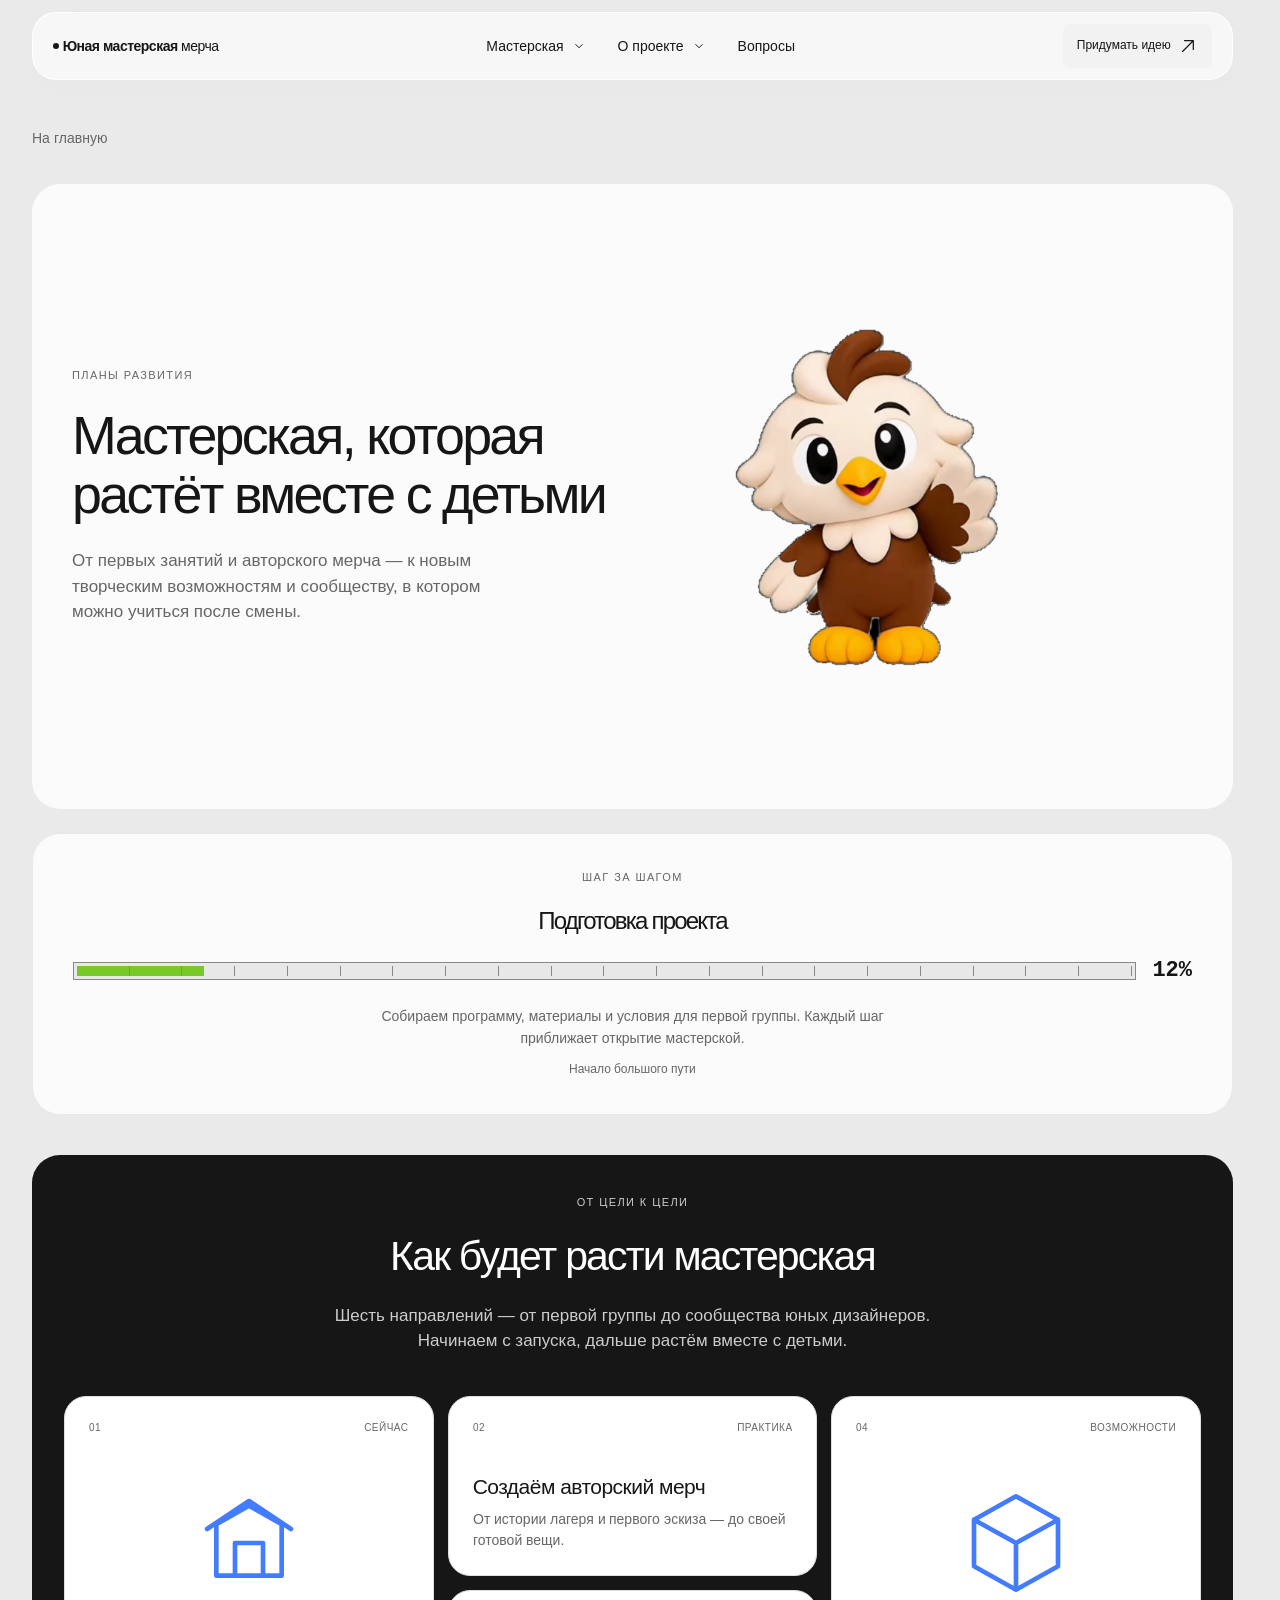
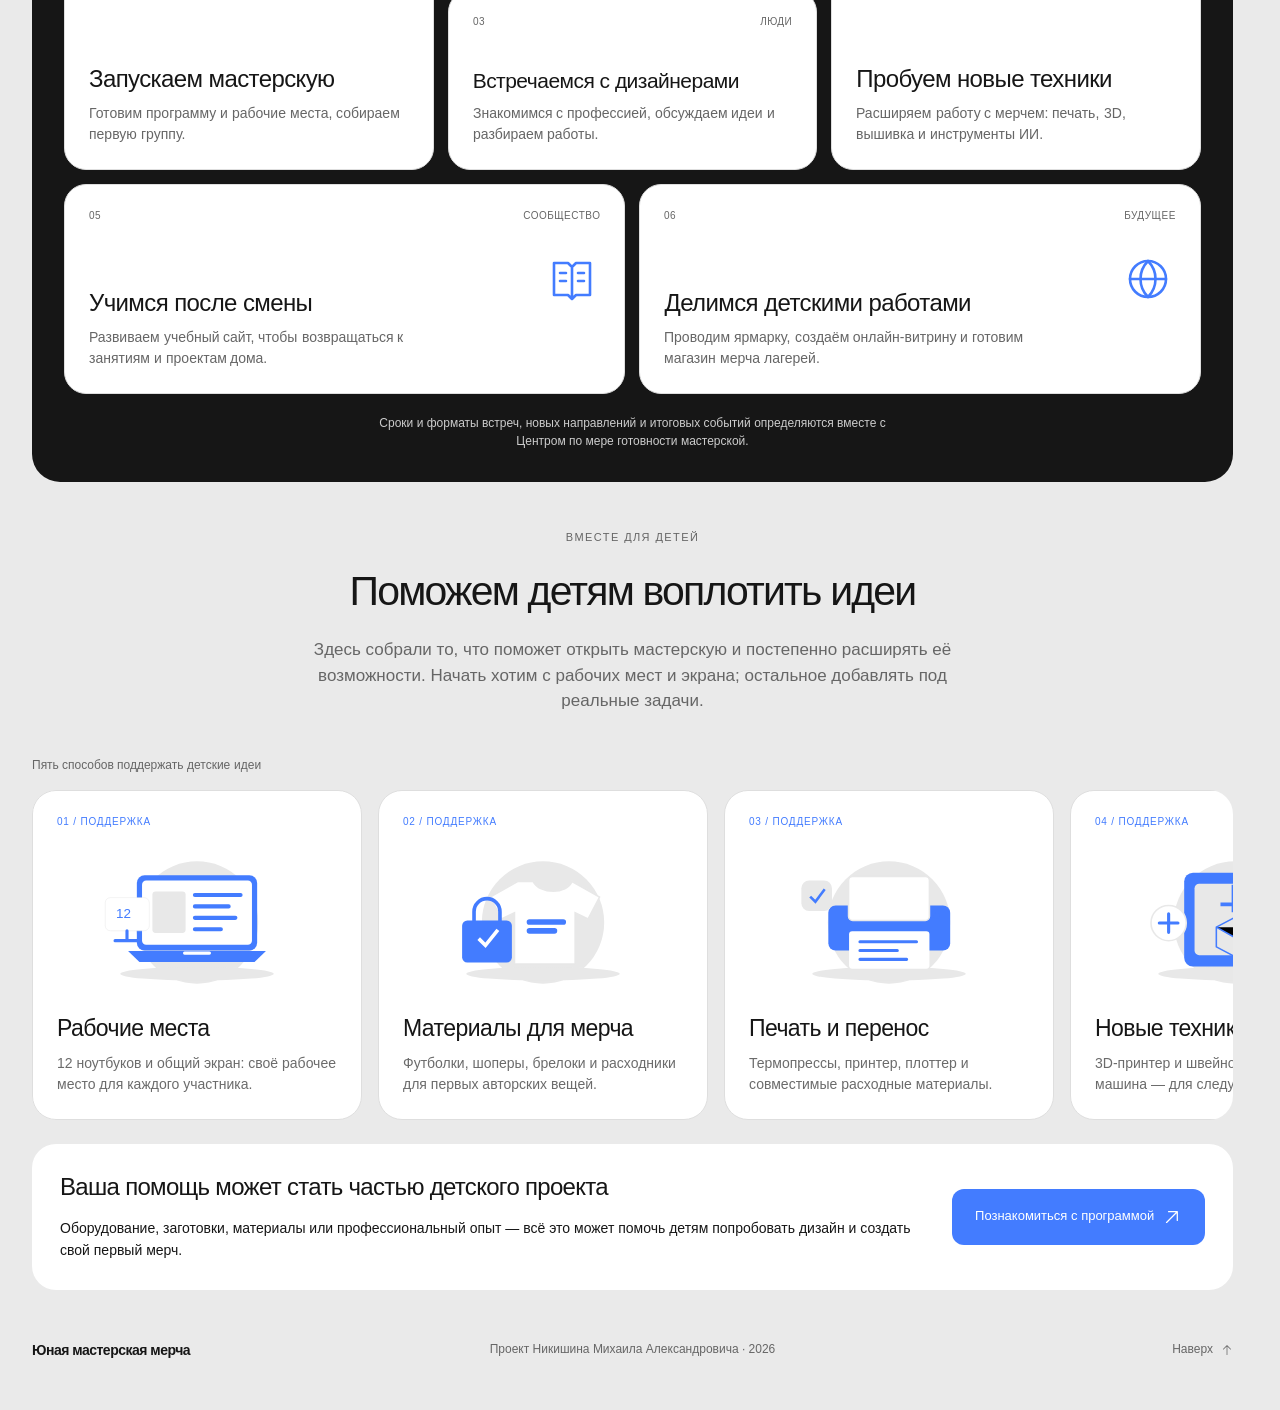
==== commit 9f78d0b0: "Add files via upload" ====
--- a/development.html
+++ b/development.html
@@ -1,4 +1,4 @@
-<!doctype html><html lang="ru"><head><meta charset="UTF-8"><meta name="viewport" content="width=device-width,initial-scale=1"><meta name="theme-color" content="#eaeaea"><meta name="description" content="Направления развития мастерской и необходимое оборудование для её запуска."><title>Планы развития — Юная мастерская мерча</title><link rel="stylesheet" href="css-styles.css?v=20261114-split"><link rel="stylesheet" href="css-hero-layout.css"><link rel="stylesheet" href="css-ux-polish.css?v=20261114-split"><link rel="stylesheet" href="css-development.css?v=20261114-split"></head><body><a class="skip" href="#main">К содержанию</a><header class="site-header"><nav class="wrap nav glass-nav" aria-label="Основная навигация">
+<!doctype html><html lang="ru"><head><meta charset="UTF-8"><meta name="viewport" content="width=device-width,initial-scale=1"><meta name="theme-color" content="#eaeaea"><meta name="description" content="Направления развития мастерской и необходимое оборудование для её запуска."><title>Планы развития — Юная мастерская мерча</title><link rel="stylesheet" href="css-styles.css?v=20261114-fbfbfb"><link rel="stylesheet" href="css-hero-layout.css"><link rel="stylesheet" href="css-ux-polish.css?v=20261114-fbfbfb"><link rel="stylesheet" href="css-development.css?v=20261114-fbfbfb"></head><body><a class="skip" href="#main">К содержанию</a><header class="site-header"><nav class="wrap nav glass-nav" aria-label="Основная навигация">
 <a class="brand" href="index.html"><span class="brand-dot" aria-hidden="true"></span> Юная мастерская <span>мерча</span></a>
 <div class="navlinks" id="navigation">
 <details class="nav-dropdown"><summary><span class="nav-label">Мастерская</span><svg class="site-icon nav-chevron" viewBox="0 0 24 24" width="20" height="20" fill="none" stroke="currentColor" stroke-width="1.7" aria-hidden="true"><path d="m6 9 6 6 6-6"/></svg></summary><div class="nav-panel nav-panel-workshop">
@@ -58,4 +58,4 @@
 </svg></a></div></section></main><footer class="wrap"><a class="brand" href="index.html">Юная мастерская мерча</a><span>Проект Никишина Михаила Александровича · 2026</span><a href="#main">Наверх <svg class="site-icon" aria-hidden="true" focusable="false" width="24" height="24" viewBox="0 0 24 24" fill="none" xmlns="http://www.w3.org/2000/svg">
 <path d="M5.10577 10.955L11.2501 4.81066V21.25C11.2501 21.6642 11.5858 22 12.0001 22C12.4143 22 12.7501 21.6642 12.7501 21.25V4.81066L18.8943 10.955C19.1872 11.2478 19.6621 11.2478 19.955 10.955C20.2479 10.6621 20.2479 10.1872 19.955 9.89429L12.5304 2.46967C12.2375 2.17678 11.7626 2.17678 11.4697 2.46967L4.04511 9.89429C4.04282 9.89658 4.04055 9.89888 4.0383 9.90119C4.02253 9.91736 4.00764 9.93407 3.99362 9.95125C3.84947 10.128 3.79798 10.3551 3.83917 10.5679C3.86663 10.7097 3.93527 10.8451 4.04511 10.955C4.08172 10.9916 4.12118 11.0236 4.16276 11.0511C4.45388 11.2433 4.84949 11.2112 5.10577 10.955Z" fill="currentColor"/>
 </svg>
-</a></footer><script src="js-motion.js?v=20261114-split" defer></script><script src="js-development.js?v=20261114-split" defer></script></body></html>
+</a></footer><script src="js-motion.js?v=20261114-fbfbfb" defer></script><script src="js-development.js?v=20261114-fbfbfb" defer></script></body></html>
--- a/css-development.css
+++ b/css-development.css
@@ -39,3 +39,11 @@
 .development-page .preparation-section{background:#fff;border-radius:28px;padding:36px 40px;margin-top:20px;text-align:center}
 .preparation-section .project-xp{width:100%;margin:0;padding:0;border:0;background:transparent;box-shadow:none}
 @media(max-width:760px){.development-page #future{padding:20px 0 0}#future .future-masthead{grid-template-columns:minmax(0,1fr);gap:8px}#future .future-intro h1{font-size:clamp(32px,8vw,48px)}#future .future-mascot{max-width:400px;justify-self:center}.development-page .preparation-section{padding:28px 20px;border-radius:22px}}
+/* Final development hero: explicit #FBFBFB panel and equal halves. */
+.development-page #future{background:#FBFBFB;border-radius:28px;padding:28px 32px;margin-top:24px}
+#future .future-masthead{display:grid;grid-template-columns:minmax(0,1fr) minmax(0,1fr);gap:0;align-items:center;min-height:500px}
+#future .future-intro{padding:16px 20px 16px 8px}
+#future .future-mascot{width:100%;max-width:none;justify-self:stretch}
+#future .future-mascot .mascot-video{display:block;width:100%;height:auto;aspect-ratio:1;object-fit:contain;background:#FBFBFB}
+.development-page .preparation-section{display:block;background:#FBFBFB;border-radius:28px;padding:36px 40px;margin-top:24px;border:1px solid #e8e8e8}
+@media(max-width:760px){.development-page #future{padding:24px 20px;border-radius:22px}#future .future-masthead{grid-template-columns:minmax(0,1fr);min-height:0}#future .future-intro{padding:0}#future .future-mascot{width:100%;max-width:none;margin-top:16px}.development-page .preparation-section{padding:28px 20px;border-radius:22px}}
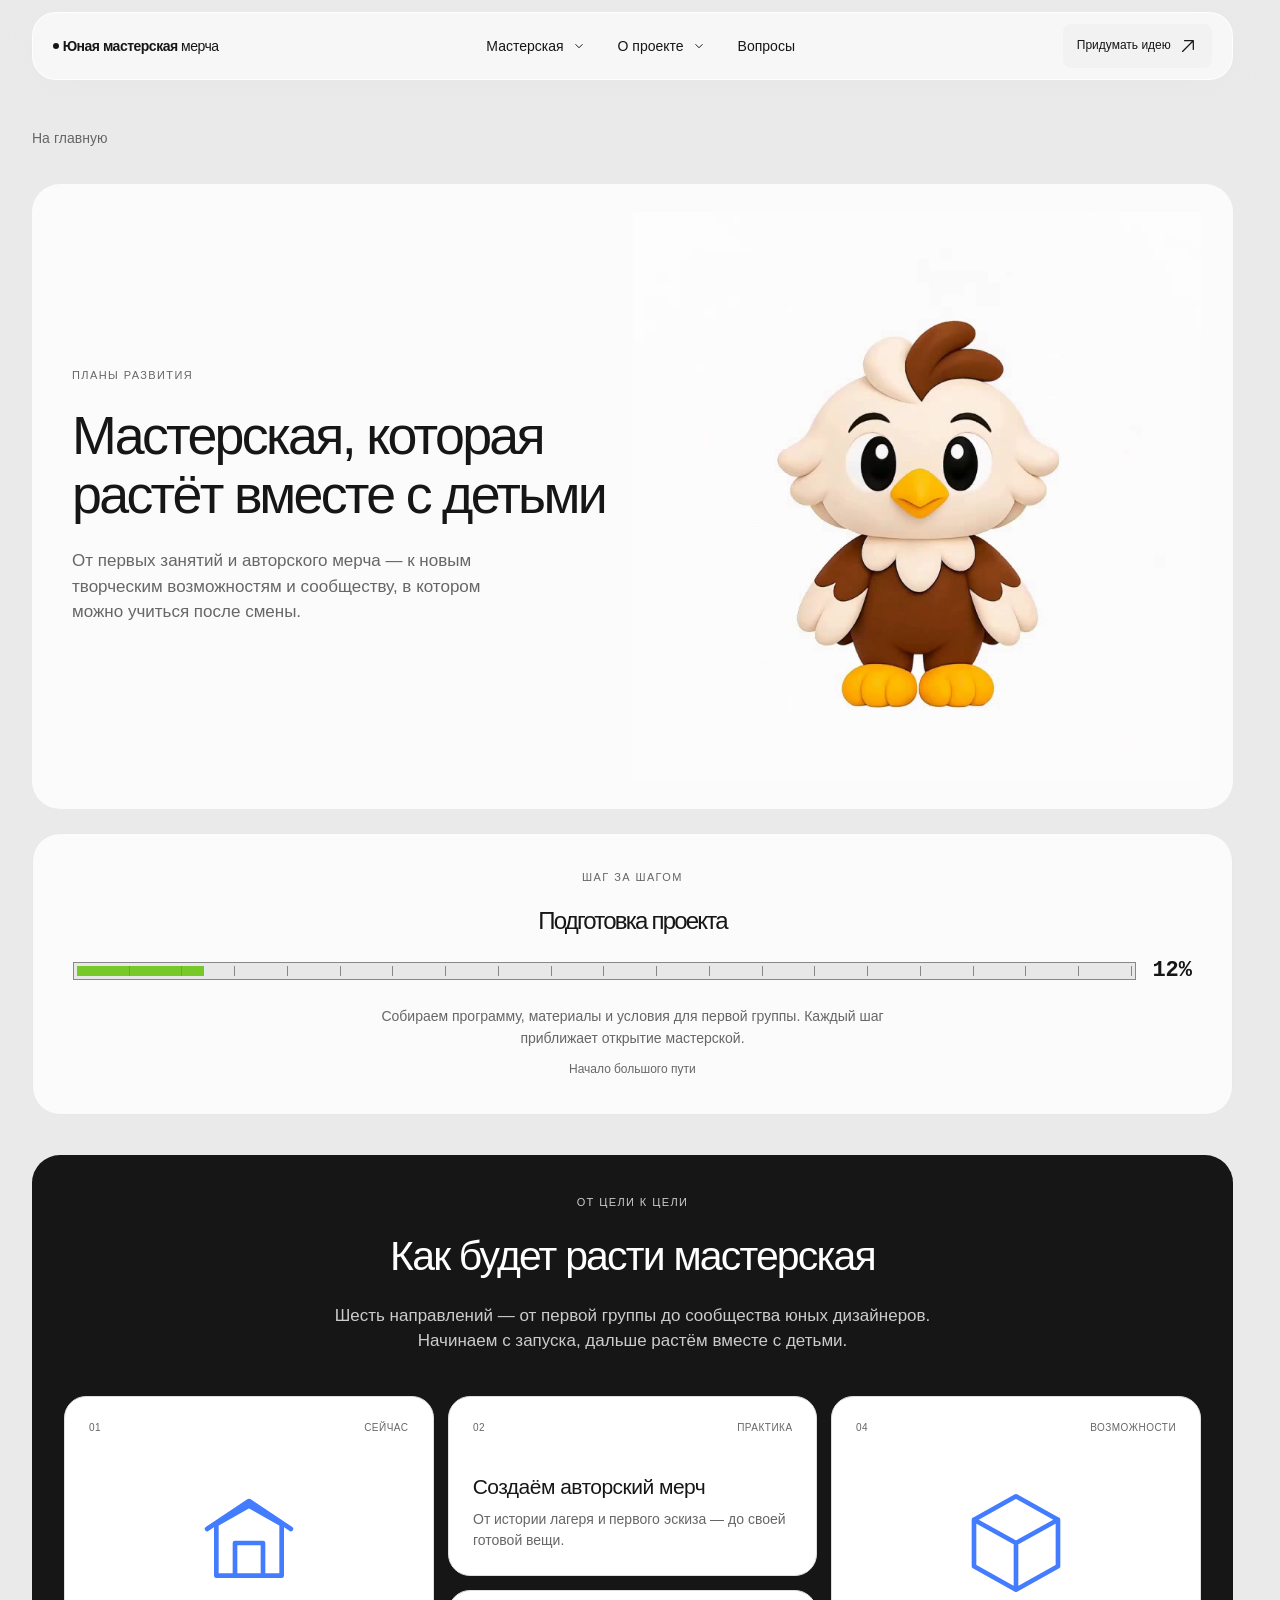
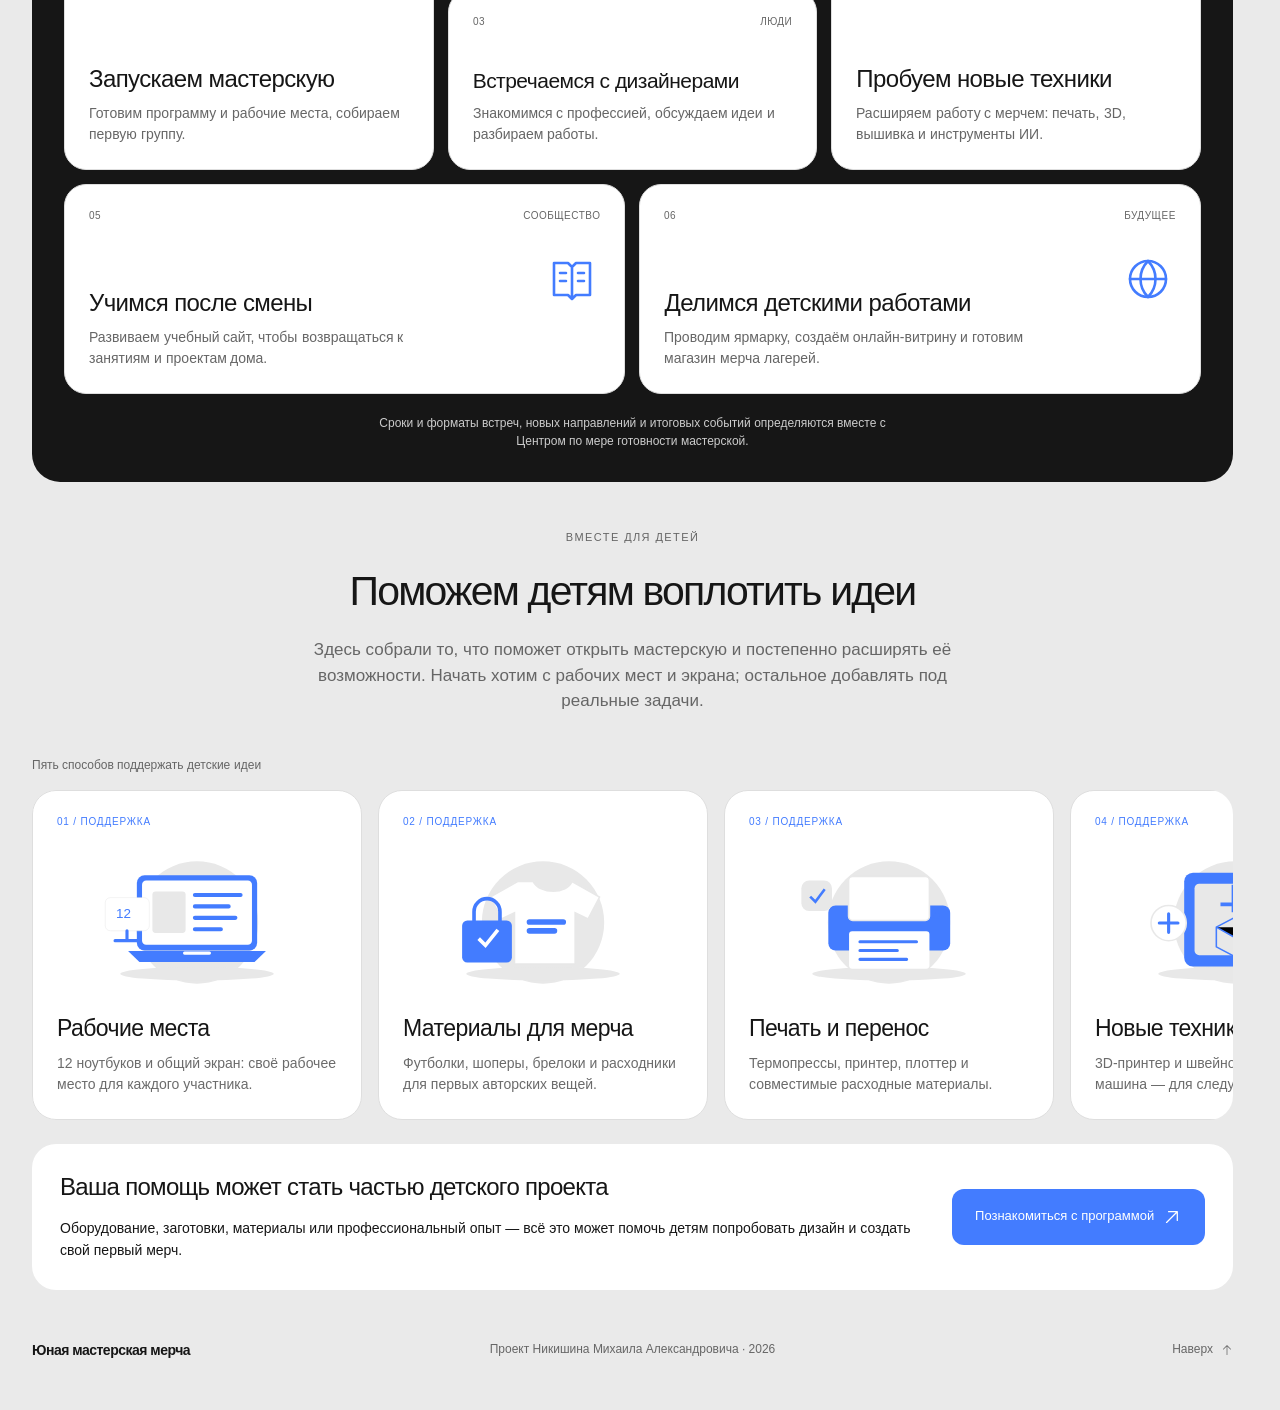
==== commit 40e3b99b: "Add files via upload" ====
--- a/development.html
+++ b/development.html
@@ -1,4 +1,4 @@
-<!doctype html><html lang="ru"><head><meta charset="UTF-8"><meta name="viewport" content="width=device-width,initial-scale=1"><meta name="theme-color" content="#eaeaea"><meta name="description" content="Направления развития мастерской и необходимое оборудование для её запуска."><title>Планы развития — Юная мастерская мерча</title><link rel="stylesheet" href="css-styles.css?v=20261114-fbfbfb"><link rel="stylesheet" href="css-hero-layout.css"><link rel="stylesheet" href="css-ux-polish.css?v=20261114-fbfbfb"><link rel="stylesheet" href="css-development.css?v=20261114-fbfbfb"></head><body><a class="skip" href="#main">К содержанию</a><header class="site-header"><nav class="wrap nav glass-nav" aria-label="Основная навигация">
+<!doctype html><html lang="ru"><head><meta charset="UTF-8"><meta name="viewport" content="width=device-width,initial-scale=1"><meta name="theme-color" content="#eaeaea"><meta name="description" content="Направления развития мастерской и необходимое оборудование для её запуска."><title>Планы развития — Юная мастерская мерча</title><link rel="stylesheet" href="css-styles.css?v=20261114-original-hand"><link rel="stylesheet" href="css-hero-layout.css"><link rel="stylesheet" href="css-ux-polish.css?v=20261114-original-hand"><link rel="stylesheet" href="css-development.css?v=20261114-original-hand"></head><body><a class="skip" href="#main">К содержанию</a><header class="site-header"><nav class="wrap nav glass-nav" aria-label="Основная навигация">
 <a class="brand" href="index.html"><span class="brand-dot" aria-hidden="true"></span> Юная мастерская <span>мерча</span></a>
 <div class="navlinks" id="navigation">
 <details class="nav-dropdown"><summary><span class="nav-label">Мастерская</span><svg class="site-icon nav-chevron" viewBox="0 0 24 24" width="20" height="20" fill="none" stroke="currentColor" stroke-width="1.7" aria-hidden="true"><path d="m6 9 6 6 6-6"/></svg></summary><div class="nav-panel nav-panel-workshop">
@@ -51,11 +51,11 @@
 </div><a class="nav-cta" href="index.html#start">Придумать идею <svg class="site-icon" aria-hidden="true" focusable="false" width="24" height="24" viewBox="0 0 24 24" fill="none" xmlns="http://www.w3.org/2000/svg">
 <path d="M7.86515 6.38599L16.5545 6.38599L4.93012 18.0104C4.81861 18.1219 4.74955 18.2598 4.72295 18.404C4.71462 18.4491 4.71045 18.4949 4.71045 18.5407C4.71045 18.7326 4.78367 18.9246 4.93012 19.071C4.96673 19.1076 5.00619 19.1397 5.04777 19.1671C5.33889 19.3594 5.7345 19.3273 5.99078 19.071L17.6152 7.44665L17.6152 16.136C17.6152 16.5502 17.951 16.886 18.3652 16.886C18.7794 16.886 19.1152 16.5502 19.1152 16.136V5.63599C19.1152 5.22177 18.7794 4.88599 18.3652 4.88599L7.86515 4.88599C7.45094 4.88599 7.11515 5.22177 7.11515 5.63599C7.11515 6.0502 7.45094 6.38599 7.86515 6.38599Z" fill="currentColor"/>
 </svg></a><button type="button" class="menu" aria-label="Открыть меню" aria-expanded="false" aria-controls="navigation"><svg class="site-icon menu-morph" width="24" height="24" viewBox="0 0 24 24" fill="none" stroke="currentColor" stroke-width="1.5" stroke-linecap="round" aria-hidden="true"><path class="menu-line-a" d="M3.75 6.75h16.5"/><path class="menu-line-b" d="M3.75 12h16.5"/><path class="menu-line-c" d="M3.75 17.25h16.5"/></svg></button></nav></header><main id="main" class="wrap inner-page development-page"><a class="back-link" href="index.html">На главную</a>
-<section class="section future-hero" id="future" aria-labelledby="future-title"><div class="future-masthead"><div class="future-intro"><div class="eyebrow">ПЛАНЫ РАЗВИТИЯ</div><h1 id="future-title">Мастерская, которая растёт вместе с детьми</h1><p class="lead">От первых занятий и авторского мерча — к новым творческим возможностям и сообществу, в котором можно учиться после смены.</p></div><div class="future-mascot"><video class="mascot-video" autoplay muted loop playsinline preload="metadata" poster="mascot-transparent-poster.png" width="768" height="768" aria-label="Орлёнок машет крылом"><source src="mascot-transparent.webm" type="video/webm"><img src="mascot-transparent-poster.png" alt="Маскот Орлёнок"></video></div></div></section><section class="section preparation-section" aria-labelledby="preparation-label"><div class="project-xp" aria-labelledby="preparation-label"><div class="eyebrow">ШАГ ЗА ШАГОМ</div><h2 id="preparation-label">Подготовка проекта</h2><div class="xp-row"><div class="xp-shell"><progress value="12" max="100" aria-labelledby="preparation-label">12%</progress><span class="xp-grid" aria-hidden="true"></span></div><strong class="xp-percent" aria-hidden="true">12%</strong></div><p>Собираем программу, материалы и условия для первой группы. Каждый шаг приближает открытие мастерской.</p><span class="xp-caption">Начало большого пути</span></div></section>
+<section class="section future-hero" id="future" aria-labelledby="future-title"><div class="future-masthead"><div class="future-intro"><div class="eyebrow">ПЛАНЫ РАЗВИТИЯ</div><h1 id="future-title">Мастерская, которая растёт вместе с детьми</h1><p class="lead">От первых занятий и авторского мерча — к новым творческим возможностям и сообществу, в котором можно учиться после смены.</p></div><div class="future-mascot"><video class="mascot-video" autoplay muted loop playsinline preload="metadata" poster="mascot-original-poster.jpg" width="768" height="768" aria-label="Орлёнок машет крылом"><source src="рука.mp4" type="video/mp4"><img src="mascot-original-poster.jpg" alt="Маскот Орлёнок"></video></div></div></section><section class="section preparation-section" aria-labelledby="preparation-label"><div class="project-xp" aria-labelledby="preparation-label"><div class="eyebrow">ШАГ ЗА ШАГОМ</div><h2 id="preparation-label">Подготовка проекта</h2><div class="xp-row"><div class="xp-shell"><progress value="12" max="100" aria-labelledby="preparation-label">12%</progress><span class="xp-grid" aria-hidden="true"></span></div><strong class="xp-percent" aria-hidden="true">12%</strong></div><p>Собираем программу, материалы и условия для первой группы. Каждый шаг приближает открытие мастерской.</p><span class="xp-caption">Начало большого пути</span></div></section>
 <section class="section roadmap-section" id="roadmap" aria-labelledby="roadmap-title"><div class="eyebrow">ОТ ЦЕЛИ К ЦЕЛИ</div><h2 id="roadmap-title" class="section-title">Как будет расти мастерская</h2><p class="lead">Шесть направлений — от первой группы до сообщества юных дизайнеров. Начинаем с запуска, дальше растём вместе с детьми.</p><ol class="roadmap-bento"><li class="bento-goal bento-goal-1"><div class="bento-meta"><span>01</span><span>Сейчас</span></div><div class="bento-art" aria-hidden="true"><svg viewBox="0 0 24 24" fill="none" stroke="currentColor" stroke-width="1.3" stroke-linecap="round" stroke-linejoin="round" aria-hidden="true"><path d="M5 19V8l7-4 7 4v11H5Zm4 0v-7h6v7M3 9l9-6 9 6"/></svg></div><div class="bento-copy"><h3>Запускаем мастерскую</h3><p>Готовим программу и рабочие места, собираем первую группу.</p></div></li><li class="bento-goal bento-goal-2"><div class="bento-meta"><span>02</span><span>Практика</span></div><div class="bento-art" aria-hidden="true"><svg viewBox="0 0 24 24" fill="none" stroke="currentColor" stroke-width="1.3" stroke-linecap="round" stroke-linejoin="round" aria-hidden="true"><path d="m4 17 1-5L15 2l5 5L10 17l-6 1Zm9-13 5 5M4 22h16"/></svg></div><div class="bento-copy"><h3>Создаём авторский мерч</h3><p>От истории лагеря и первого эскиза — до своей готовой вещи.</p></div></li><li class="bento-goal bento-goal-3"><div class="bento-meta"><span>03</span><span>Люди</span></div><div class="bento-art" aria-hidden="true"><svg viewBox="0 0 24 24" fill="none" stroke="currentColor" stroke-width="1.3" stroke-linecap="round" stroke-linejoin="round" aria-hidden="true"><path d="M4 4h16v12H9l-5 4V4Zm4 5h8M8 12h5"/></svg></div><div class="bento-copy"><h3>Встречаемся с дизайнерами</h3><p>Знакомимся с профессией, обсуждаем идеи и разбираем работы.</p></div></li><li class="bento-goal bento-goal-4"><div class="bento-meta"><span>04</span><span>Возможности</span></div><div class="bento-art" aria-hidden="true"><svg viewBox="0 0 24 24" fill="none" stroke="currentColor" stroke-width="1.3" stroke-linecap="round" stroke-linejoin="round" aria-hidden="true"><path d="m12 2 9 5v10l-9 5-9-5V7l9-5Zm0 10v10M3 7l9 5 9-5"/></svg></div><div class="bento-copy"><h3>Пробуем новые техники</h3><p>Расширяем работу с мерчем: печать, 3D, вышивка и инструменты ИИ.</p></div></li><li class="bento-goal bento-goal-5"><div class="bento-meta"><span>05</span><span>Сообщество</span></div><div class="bento-art" aria-hidden="true"><svg viewBox="0 0 24 24" fill="none" stroke="currentColor" stroke-width="1.3" stroke-linecap="round" stroke-linejoin="round" aria-hidden="true"><path d="M3 4h7l2 2 2-2h7v16h-7l-2 2-2-2H3V4Zm9 2v16M6 9h3m-3 4h3m6-4h3m-3 4h3"/></svg></div><div class="bento-copy"><h3>Учимся после смены</h3><p>Развиваем учебный сайт, чтобы возвращаться к занятиям и проектам дома.</p></div></li><li class="bento-goal bento-goal-6"><div class="bento-meta"><span>06</span><span>Будущее</span></div><div class="bento-art" aria-hidden="true"><svg viewBox="0 0 24 24" fill="none" stroke="currentColor" stroke-width="1.3" stroke-linecap="round" stroke-linejoin="round" aria-hidden="true"><circle cx="12" cy="12" r="9"/><path d="M3 12h18M12 3c-5 5-5 13 0 18 5-5 5-13 0-18Z"/></svg></div><div class="bento-copy"><h3>Делимся детскими работами</h3><p>Проводим ярмарку, создаём онлайн-витрину и готовим магазин мерча лагерей.</p></div></li></ol><p class="caption roadmap-note">Сроки и форматы встреч, новых направлений и итоговых событий определяются вместе с Центром по мере готовности мастерской.</p></section>
 <section class="section partner-section" id="equipment" aria-labelledby="equipment-title"><div class="eyebrow">ВМЕСТЕ ДЛЯ ДЕТЕЙ</div><h2 id="equipment-title" class="section-title">Поможем детям воплотить идеи</h2><p class="lead">Здесь собрали то, что поможет открыть мастерскую и постепенно расширять её возможности. Начать хотим с рабочих мест и экрана; остальное добавлять под реальные задачи.</p><div class="support-carousel" data-support-carousel role="region" aria-roledescription="карусель" aria-label="Как помочь мастерской"><div class="carousel-toolbar"><p class="caption">Пять способов поддержать детские идеи</p></div><div class="carousel-window"><div class="support-track"><div class="support-group"><article class="support-square"><span class="support-square-label">01 / ПОДДЕРЖКА</span><div class="square-illustration"><svg class="support-art" viewBox="0 0 420 270" aria-hidden="true"><circle cx="210" cy="136" r="118" fill="#e8e8e8"/><ellipse cx="210" cy="235" rx="148" ry="13" fill="#e8e8e8"/><g class="art-float"><rect x="94" y="45" width="232" height="145" rx="15" fill="var(--blue)"/><rect x="104" y="55" width="212" height="124" rx="8" fill="white"/><rect x="124" y="76" width="64" height="80" rx="6" fill="#e8e8e8"/><path d="M206 83h88m-88 22h65m-65 22h78m-78 22h50" stroke="var(--blue)" stroke-width="8" stroke-linecap="round"/><path d="M77 191h266l-22 21H99z" fill="var(--blue)"/><rect x="183" y="192" width="54" height="6" rx="3" fill="white"/></g><g class="art-drift"><rect x="33" y="88" width="85" height="64" rx="10" fill="white" stroke="#e8e8e8"/><path d="M75 152v19m-23 0h46" stroke="var(--blue)" stroke-width="6" stroke-linecap="round"/><text x="54" y="128" fill="var(--blue)" font-size="26" font-family="Arial">12</text></g></svg></div><h3>Рабочие места</h3><p>12 ноутбуков и общий экран: своё рабочее место для каждого участника.</p></article><article class="support-square"><span class="support-square-label">02 / ПОДДЕРЖКА</span><div class="square-illustration"><svg class="support-art" viewBox="0 0 420 270" aria-hidden="true"><circle cx="210" cy="136" r="118" fill="#e8e8e8"/><ellipse cx="210" cy="235" rx="148" ry="13" fill="#e8e8e8"/><g class="art-float"><path d="m161 57-53 30 22 42 25-12v99h117v-99l25 12 22-42-53-30c-10 25-62 25-75 0Z" fill="white" stroke="#e8e8e8" stroke-width="3"/><path d="M184 135h65m-65 17h48" stroke="var(--blue)" stroke-width="11" stroke-linecap="round"/></g><g class="art-drift"><rect x="54" y="132" width="96" height="81" rx="10" fill="var(--blue)"/><path d="M77 135v-20a25 25 0 0 1 50 0v20" fill="none" stroke="var(--blue)" stroke-width="7"/><path d="m86 167 13 13 24-30" fill="none" stroke="white" stroke-width="7"/></g></svg></div><h3>Материалы для мерча</h3><p>Футболки, шоперы, брелоки и расходники для первых авторских вещей.</p></article><article class="support-square"><span class="support-square-label">03 / ПОДДЕРЖКА</span><div class="square-illustration"><svg class="support-art" viewBox="0 0 420 270" aria-hidden="true"><circle cx="210" cy="136" r="118" fill="#e8e8e8"/><ellipse cx="210" cy="235" rx="148" ry="13" fill="#e8e8e8"/><g class="art-float"><rect x="93" y="103" width="235" height="87" rx="14" fill="var(--blue)"/><rect x="132" y="47" width="156" height="85" rx="8" fill="white" stroke="#e8e8e8" stroke-width="3"/><rect x="133" y="153" width="155" height="72" rx="6" fill="white"/><path d="M154 173h109m-109 17h72m-72 17h90" stroke="var(--blue)" stroke-width="6" stroke-linecap="round"/><circle cx="302" cy="123" r="6" fill="var(--blue)"/></g><g class="art-drift"><rect x="41" y="55" width="59" height="59" rx="15" fill="#e8e8e8"/><path d="m58 86 10 10 18-24" stroke="var(--blue)" fill="none" stroke-width="5"/></g></svg></div><h3>Печать и перенос</h3><p>Термопрессы, принтер, плоттер и совместимые расходные материалы.</p></article><article class="support-square"><span class="support-square-label">04 / ПОДДЕРЖКА</span><div class="square-illustration"><svg class="support-art" viewBox="0 0 420 270" aria-hidden="true"><circle cx="210" cy="136" r="118" fill="#e8e8e8"/><ellipse cx="210" cy="235" rx="148" ry="13" fill="#e8e8e8"/><g class="art-float"><rect x="112" y="40" width="191" height="181" rx="17" fill="var(--blue)"/><rect x="132" y="61" width="151" height="138" rx="9" fill="#e8e8e8"/><path d="M207 63v38m-25 0h50m-25 0v15" stroke="var(--blue)" stroke-width="7"/><path d="m174 145 34-18 34 18v38l-34 18-34-18z" fill="#e8e8e8" stroke="var(--blue)" stroke-width="3"/><path d="m174 145 34 19 34-19m-34 19v37" stroke="var(--blue)" stroke-width="3"/></g><g class="art-drift"><circle cx="82" cy="137" r="34" fill="white" stroke="#e8e8e8" stroke-width="3"/><path d="M82 119v36m-18-18h36" stroke="var(--blue)" stroke-width="6" stroke-linecap="round"/></g></svg></div><h3>Новые техники</h3><p>3D-принтер и швейно-вышивальная машина — для следующих этапов.</p></article><article class="support-square"><span class="support-square-label">05 / ПОДДЕРЖКА</span><div class="square-illustration"><svg class="support-art" viewBox="0 0 420 270" aria-hidden="true"><circle cx="210" cy="136" r="118" fill="#e8e8e8"/><ellipse cx="210" cy="235" rx="148" ry="13" fill="#e8e8e8"/><g class="art-float"><rect x="94" y="69" width="238" height="150" rx="14" fill="white" stroke="#e8e8e8" stroke-width="3"/><path d="M94 112h238m-119 0v107" stroke="#e8e8e8" stroke-width="3"/><rect x="112" y="130" width="82" height="69" rx="7" fill="#e8e8e8"/><rect x="232" y="130" width="82" height="69" rx="7" fill="var(--blue)"/><path d="M140 143h27m94 0h27" stroke="white" stroke-width="5" stroke-linecap="round"/></g><g class="art-drift"><path d="M46 72a35 35 0 0 1 70 0m-56 0a21 21 0 0 1 42 0m-28 0a7 7 0 0 1 14 0" stroke="var(--blue)" fill="none" stroke-width="7" stroke-linecap="round"/><circle cx="81" cy="89" r="5" fill="var(--blue)"/></g></svg></div><h3>Удобная среда</h3><p>Мыши, инструменты, рабочие коврики, хранение и подключения.</p></article></div></div></div><p class="visually-hidden">Лента оборудования движется непрерывно.</p></div><div class="partner-invitation"><div><h3>Ваша помощь может стать частью детского проекта</h3><p>Оборудование, заготовки, материалы или профессиональный опыт — всё это может помочь детям попробовать дизайн и создать свой первый мерч.</p></div><a class="button primary" href="explanatory-note.html">Познакомиться с программой <svg class="site-icon" aria-hidden="true" focusable="false" width="24" height="24" viewBox="0 0 24 24" fill="none" xmlns="http://www.w3.org/2000/svg">
 <path d="M7.86515 6.38599L16.5545 6.38599L4.93012 18.0104C4.81861 18.1219 4.74955 18.2598 4.72295 18.404C4.71462 18.4491 4.71045 18.4949 4.71045 18.5407C4.71045 18.7326 4.78367 18.9246 4.93012 19.071C4.96673 19.1076 5.00619 19.1397 5.04777 19.1671C5.33889 19.3594 5.7345 19.3273 5.99078 19.071L17.6152 7.44665L17.6152 16.136C17.6152 16.5502 17.951 16.886 18.3652 16.886C18.7794 16.886 19.1152 16.5502 19.1152 16.136V5.63599C19.1152 5.22177 18.7794 4.88599 18.3652 4.88599L7.86515 4.88599C7.45094 4.88599 7.11515 5.22177 7.11515 5.63599C7.11515 6.0502 7.45094 6.38599 7.86515 6.38599Z" fill="currentColor"/>
 </svg></a></div></section></main><footer class="wrap"><a class="brand" href="index.html">Юная мастерская мерча</a><span>Проект Никишина Михаила Александровича · 2026</span><a href="#main">Наверх <svg class="site-icon" aria-hidden="true" focusable="false" width="24" height="24" viewBox="0 0 24 24" fill="none" xmlns="http://www.w3.org/2000/svg">
 <path d="M5.10577 10.955L11.2501 4.81066V21.25C11.2501 21.6642 11.5858 22 12.0001 22C12.4143 22 12.7501 21.6642 12.7501 21.25V4.81066L18.8943 10.955C19.1872 11.2478 19.6621 11.2478 19.955 10.955C20.2479 10.6621 20.2479 10.1872 19.955 9.89429L12.5304 2.46967C12.2375 2.17678 11.7626 2.17678 11.4697 2.46967L4.04511 9.89429C4.04282 9.89658 4.04055 9.89888 4.0383 9.90119C4.02253 9.91736 4.00764 9.93407 3.99362 9.95125C3.84947 10.128 3.79798 10.3551 3.83917 10.5679C3.86663 10.7097 3.93527 10.8451 4.04511 10.955C4.08172 10.9916 4.12118 11.0236 4.16276 11.0511C4.45388 11.2433 4.84949 11.2112 5.10577 10.955Z" fill="currentColor"/>
 </svg>
-</a></footer><script src="js-motion.js?v=20261114-fbfbfb" defer></script><script src="js-development.js?v=20261114-fbfbfb" defer></script></body></html>
+</a></footer><script src="js-motion.js?v=20261114-original-hand" defer></script><script src="js-development.js?v=20261114-original-hand" defer></script></body></html>
--- a/css-ux-polish.css
+++ b/css-ux-polish.css
@@ -201,3 +201,13 @@
 
 /* Transparent character: no colored video panel. */
 .mascot-video{background:transparent;border-radius:0}.hero .hero-mascot{overflow:visible}
+
+/* Original hand video on matching requested hero backgrounds. */
+.hero{background:#FBFBFB;color:var(--ink)}
+.hero .hero-content{color:var(--ink)}
+.hero :is(h1,.hero-intro,li,.hero-bottom,.hero-note){color:var(--ink)}
+.hero .tags span{background:#e8e8e8;color:var(--ink)}
+.hero .hero-note{background:transparent}
+.hero .mascot-video{background:#FBFBFB}
+.hero .button.light{background:var(--blue);color:#fff}
+@media(max-width:760px){.hero{background:#FBFBFB}.hero:after{display:none}}
--- a/css-development.css
+++ b/css-development.css
@@ -47,3 +47,6 @@
 #future .future-mascot .mascot-video{display:block;width:100%;height:auto;aspect-ratio:1;object-fit:contain;background:#FBFBFB}
 .development-page .preparation-section{display:block;background:#FBFBFB;border-radius:28px;padding:36px 40px;margin-top:24px;border:1px solid #e8e8e8}
 @media(max-width:760px){.development-page #future{padding:24px 20px;border-radius:22px}#future .future-masthead{grid-template-columns:minmax(0,1fr);min-height:0}#future .future-intro{padding:0}#future .future-mascot{width:100%;max-width:none;margin-top:16px}.development-page .preparation-section{padding:28px 20px;border-radius:22px}}
+
+/* Development title and original video share one #FBFBFB rectangle. */
+.development-page #future{background:#FBFBFB;border-radius:28px}#future .mascot-video{background:#FBFBFB}
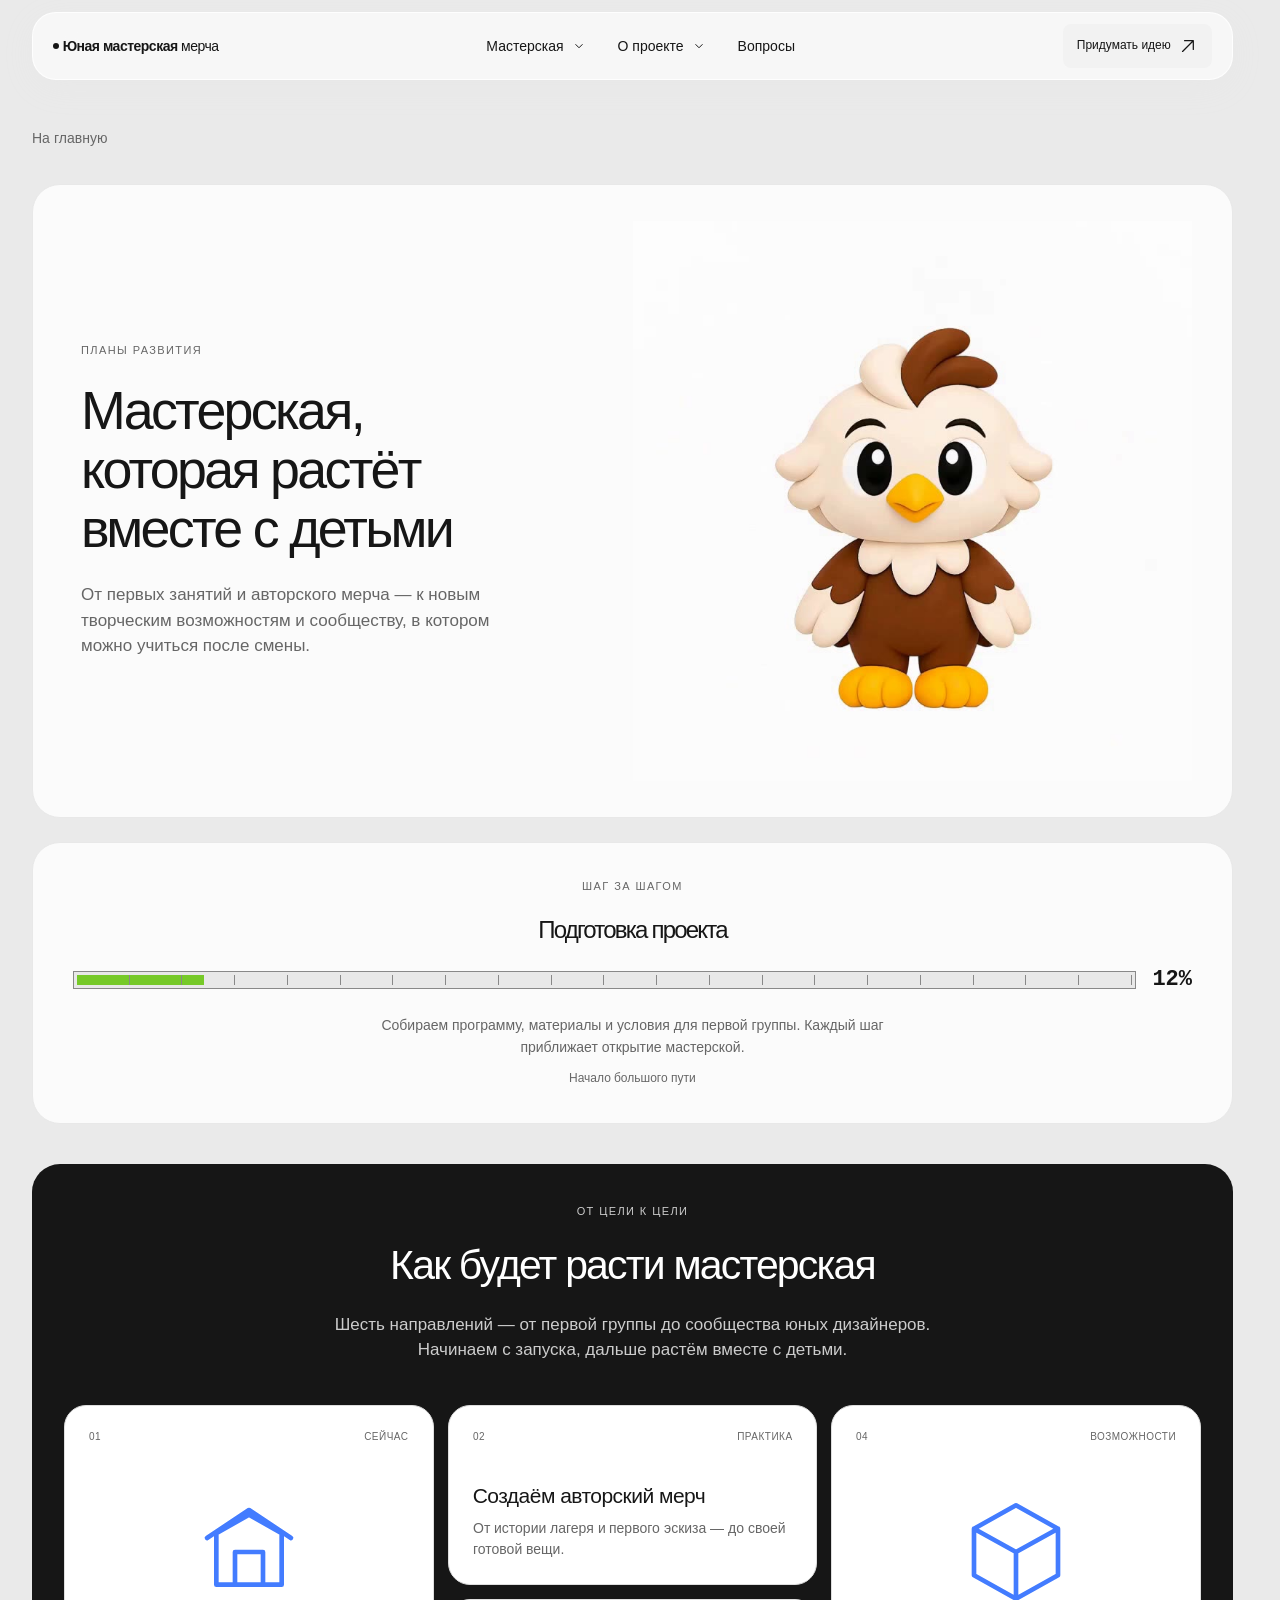
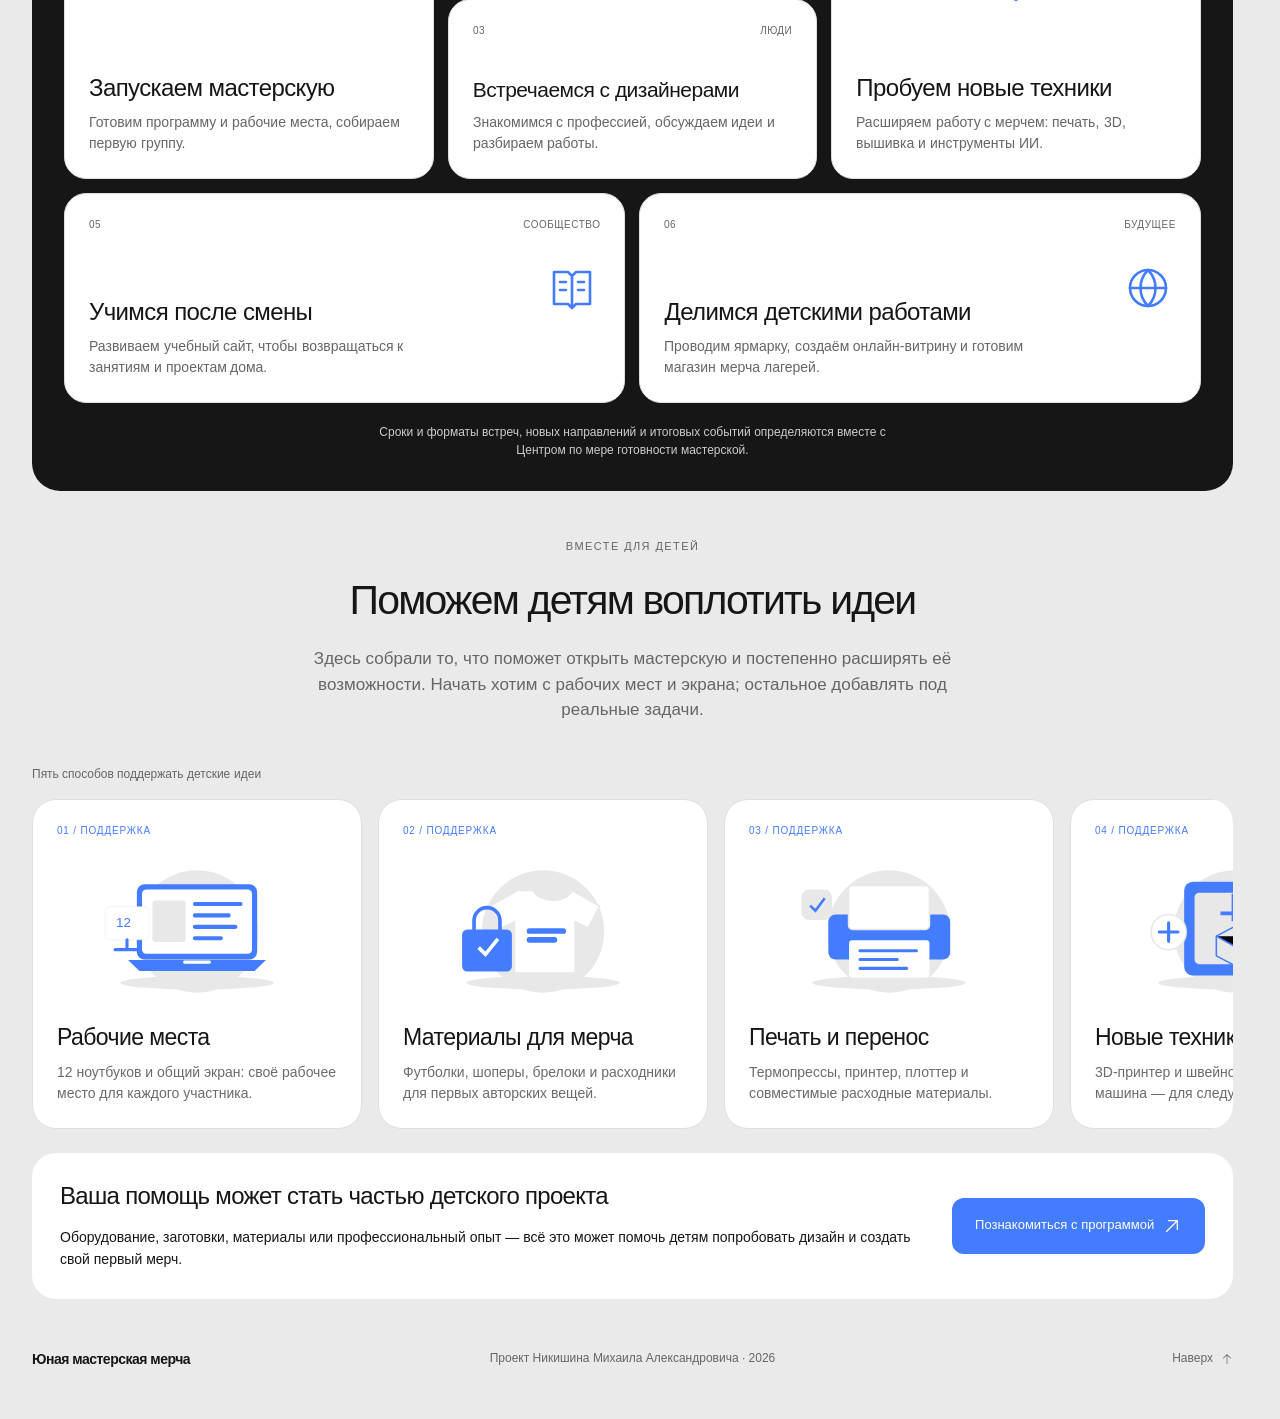
==== commit 838afd14: "Add files via upload" ====
--- a/development.html
+++ b/development.html
@@ -1,4 +1,4 @@
-<!doctype html><html lang="ru"><head><meta charset="UTF-8"><meta name="viewport" content="width=device-width,initial-scale=1"><meta name="theme-color" content="#eaeaea"><meta name="description" content="Направления развития мастерской и необходимое оборудование для её запуска."><title>Планы развития — Юная мастерская мерча</title><link rel="stylesheet" href="css-styles.css?v=20261114-original-hand"><link rel="stylesheet" href="css-hero-layout.css"><link rel="stylesheet" href="css-ux-polish.css?v=20261114-original-hand"><link rel="stylesheet" href="css-development.css?v=20261114-original-hand"></head><body><a class="skip" href="#main">К содержанию</a><header class="site-header"><nav class="wrap nav glass-nav" aria-label="Основная навигация">
+<!doctype html><html lang="ru"><head><meta charset="UTF-8"><meta name="viewport" content="width=device-width,initial-scale=1"><meta name="theme-color" content="#eaeaea"><meta name="description" content="Направления развития мастерской и необходимое оборудование для её запуска."><title>Планы развития — Юная мастерская мерча</title><link rel="stylesheet" href="css-styles.css?v=20261114-white-panel-v2"><link rel="stylesheet" href="css-hero-layout.css"><link rel="stylesheet" href="css-ux-polish.css?v=20261114-white-panel-v2"><link rel="stylesheet" href="css-development.css?v=20261114-white-panel-v2"></head><body><a class="skip" href="#main">К содержанию</a><header class="site-header"><nav class="wrap nav glass-nav" aria-label="Основная навигация">
 <a class="brand" href="index.html"><span class="brand-dot" aria-hidden="true"></span> Юная мастерская <span>мерча</span></a>
 <div class="navlinks" id="navigation">
 <details class="nav-dropdown"><summary><span class="nav-label">Мастерская</span><svg class="site-icon nav-chevron" viewBox="0 0 24 24" width="20" height="20" fill="none" stroke="currentColor" stroke-width="1.7" aria-hidden="true"><path d="m6 9 6 6 6-6"/></svg></summary><div class="nav-panel nav-panel-workshop">
@@ -51,11 +51,11 @@
 </div><a class="nav-cta" href="index.html#start">Придумать идею <svg class="site-icon" aria-hidden="true" focusable="false" width="24" height="24" viewBox="0 0 24 24" fill="none" xmlns="http://www.w3.org/2000/svg">
 <path d="M7.86515 6.38599L16.5545 6.38599L4.93012 18.0104C4.81861 18.1219 4.74955 18.2598 4.72295 18.404C4.71462 18.4491 4.71045 18.4949 4.71045 18.5407C4.71045 18.7326 4.78367 18.9246 4.93012 19.071C4.96673 19.1076 5.00619 19.1397 5.04777 19.1671C5.33889 19.3594 5.7345 19.3273 5.99078 19.071L17.6152 7.44665L17.6152 16.136C17.6152 16.5502 17.951 16.886 18.3652 16.886C18.7794 16.886 19.1152 16.5502 19.1152 16.136V5.63599C19.1152 5.22177 18.7794 4.88599 18.3652 4.88599L7.86515 4.88599C7.45094 4.88599 7.11515 5.22177 7.11515 5.63599C7.11515 6.0502 7.45094 6.38599 7.86515 6.38599Z" fill="currentColor"/>
 </svg></a><button type="button" class="menu" aria-label="Открыть меню" aria-expanded="false" aria-controls="navigation"><svg class="site-icon menu-morph" width="24" height="24" viewBox="0 0 24 24" fill="none" stroke="currentColor" stroke-width="1.5" stroke-linecap="round" aria-hidden="true"><path class="menu-line-a" d="M3.75 6.75h16.5"/><path class="menu-line-b" d="M3.75 12h16.5"/><path class="menu-line-c" d="M3.75 17.25h16.5"/></svg></button></nav></header><main id="main" class="wrap inner-page development-page"><a class="back-link" href="index.html">На главную</a>
-<section class="section future-hero" id="future" aria-labelledby="future-title"><div class="future-masthead"><div class="future-intro"><div class="eyebrow">ПЛАНЫ РАЗВИТИЯ</div><h1 id="future-title">Мастерская, которая растёт вместе с детьми</h1><p class="lead">От первых занятий и авторского мерча — к новым творческим возможностям и сообществу, в котором можно учиться после смены.</p></div><div class="future-mascot"><video class="mascot-video" autoplay muted loop playsinline preload="metadata" poster="mascot-original-poster.jpg" width="768" height="768" aria-label="Орлёнок машет крылом"><source src="рука.mp4" type="video/mp4"><img src="mascot-original-poster.jpg" alt="Маскот Орлёнок"></video></div></div></section><section class="section preparation-section" aria-labelledby="preparation-label"><div class="project-xp" aria-labelledby="preparation-label"><div class="eyebrow">ШАГ ЗА ШАГОМ</div><h2 id="preparation-label">Подготовка проекта</h2><div class="xp-row"><div class="xp-shell"><progress value="12" max="100" aria-labelledby="preparation-label">12%</progress><span class="xp-grid" aria-hidden="true"></span></div><strong class="xp-percent" aria-hidden="true">12%</strong></div><p>Собираем программу, материалы и условия для первой группы. Каждый шаг приближает открытие мастерской.</p><span class="xp-caption">Начало большого пути</span></div></section>
+<section class="section future-hero original-video-panel" id="future" aria-labelledby="future-title"><div class="future-masthead"><div class="future-intro"><div class="eyebrow">ПЛАНЫ РАЗВИТИЯ</div><h1 id="future-title">Мастерская, которая растёт вместе с детьми</h1><p class="lead">От первых занятий и авторского мерча — к новым творческим возможностям и сообществу, в котором можно учиться после смены.</p></div><div class="future-mascot"><video class="mascot-video" autoplay muted loop playsinline preload="metadata" poster="mascot-original-poster.jpg" width="768" height="768" aria-label="Орлёнок машет крылом"><source src="mascot-original-white-bg.mp4" type="video/mp4"><img src="mascot-original-poster.jpg" alt="Маскот Орлёнок"></video></div></div></section><section class="section preparation-section" aria-labelledby="preparation-label"><div class="project-xp" aria-labelledby="preparation-label"><div class="eyebrow">ШАГ ЗА ШАГОМ</div><h2 id="preparation-label">Подготовка проекта</h2><div class="xp-row"><div class="xp-shell"><progress value="12" max="100" aria-labelledby="preparation-label">12%</progress><span class="xp-grid" aria-hidden="true"></span></div><strong class="xp-percent" aria-hidden="true">12%</strong></div><p>Собираем программу, материалы и условия для первой группы. Каждый шаг приближает открытие мастерской.</p><span class="xp-caption">Начало большого пути</span></div></section>
 <section class="section roadmap-section" id="roadmap" aria-labelledby="roadmap-title"><div class="eyebrow">ОТ ЦЕЛИ К ЦЕЛИ</div><h2 id="roadmap-title" class="section-title">Как будет расти мастерская</h2><p class="lead">Шесть направлений — от первой группы до сообщества юных дизайнеров. Начинаем с запуска, дальше растём вместе с детьми.</p><ol class="roadmap-bento"><li class="bento-goal bento-goal-1"><div class="bento-meta"><span>01</span><span>Сейчас</span></div><div class="bento-art" aria-hidden="true"><svg viewBox="0 0 24 24" fill="none" stroke="currentColor" stroke-width="1.3" stroke-linecap="round" stroke-linejoin="round" aria-hidden="true"><path d="M5 19V8l7-4 7 4v11H5Zm4 0v-7h6v7M3 9l9-6 9 6"/></svg></div><div class="bento-copy"><h3>Запускаем мастерскую</h3><p>Готовим программу и рабочие места, собираем первую группу.</p></div></li><li class="bento-goal bento-goal-2"><div class="bento-meta"><span>02</span><span>Практика</span></div><div class="bento-art" aria-hidden="true"><svg viewBox="0 0 24 24" fill="none" stroke="currentColor" stroke-width="1.3" stroke-linecap="round" stroke-linejoin="round" aria-hidden="true"><path d="m4 17 1-5L15 2l5 5L10 17l-6 1Zm9-13 5 5M4 22h16"/></svg></div><div class="bento-copy"><h3>Создаём авторский мерч</h3><p>От истории лагеря и первого эскиза — до своей готовой вещи.</p></div></li><li class="bento-goal bento-goal-3"><div class="bento-meta"><span>03</span><span>Люди</span></div><div class="bento-art" aria-hidden="true"><svg viewBox="0 0 24 24" fill="none" stroke="currentColor" stroke-width="1.3" stroke-linecap="round" stroke-linejoin="round" aria-hidden="true"><path d="M4 4h16v12H9l-5 4V4Zm4 5h8M8 12h5"/></svg></div><div class="bento-copy"><h3>Встречаемся с дизайнерами</h3><p>Знакомимся с профессией, обсуждаем идеи и разбираем работы.</p></div></li><li class="bento-goal bento-goal-4"><div class="bento-meta"><span>04</span><span>Возможности</span></div><div class="bento-art" aria-hidden="true"><svg viewBox="0 0 24 24" fill="none" stroke="currentColor" stroke-width="1.3" stroke-linecap="round" stroke-linejoin="round" aria-hidden="true"><path d="m12 2 9 5v10l-9 5-9-5V7l9-5Zm0 10v10M3 7l9 5 9-5"/></svg></div><div class="bento-copy"><h3>Пробуем новые техники</h3><p>Расширяем работу с мерчем: печать, 3D, вышивка и инструменты ИИ.</p></div></li><li class="bento-goal bento-goal-5"><div class="bento-meta"><span>05</span><span>Сообщество</span></div><div class="bento-art" aria-hidden="true"><svg viewBox="0 0 24 24" fill="none" stroke="currentColor" stroke-width="1.3" stroke-linecap="round" stroke-linejoin="round" aria-hidden="true"><path d="M3 4h7l2 2 2-2h7v16h-7l-2 2-2-2H3V4Zm9 2v16M6 9h3m-3 4h3m6-4h3m-3 4h3"/></svg></div><div class="bento-copy"><h3>Учимся после смены</h3><p>Развиваем учебный сайт, чтобы возвращаться к занятиям и проектам дома.</p></div></li><li class="bento-goal bento-goal-6"><div class="bento-meta"><span>06</span><span>Будущее</span></div><div class="bento-art" aria-hidden="true"><svg viewBox="0 0 24 24" fill="none" stroke="currentColor" stroke-width="1.3" stroke-linecap="round" stroke-linejoin="round" aria-hidden="true"><circle cx="12" cy="12" r="9"/><path d="M3 12h18M12 3c-5 5-5 13 0 18 5-5 5-13 0-18Z"/></svg></div><div class="bento-copy"><h3>Делимся детскими работами</h3><p>Проводим ярмарку, создаём онлайн-витрину и готовим магазин мерча лагерей.</p></div></li></ol><p class="caption roadmap-note">Сроки и форматы встреч, новых направлений и итоговых событий определяются вместе с Центром по мере готовности мастерской.</p></section>
 <section class="section partner-section" id="equipment" aria-labelledby="equipment-title"><div class="eyebrow">ВМЕСТЕ ДЛЯ ДЕТЕЙ</div><h2 id="equipment-title" class="section-title">Поможем детям воплотить идеи</h2><p class="lead">Здесь собрали то, что поможет открыть мастерскую и постепенно расширять её возможности. Начать хотим с рабочих мест и экрана; остальное добавлять под реальные задачи.</p><div class="support-carousel" data-support-carousel role="region" aria-roledescription="карусель" aria-label="Как помочь мастерской"><div class="carousel-toolbar"><p class="caption">Пять способов поддержать детские идеи</p></div><div class="carousel-window"><div class="support-track"><div class="support-group"><article class="support-square"><span class="support-square-label">01 / ПОДДЕРЖКА</span><div class="square-illustration"><svg class="support-art" viewBox="0 0 420 270" aria-hidden="true"><circle cx="210" cy="136" r="118" fill="#e8e8e8"/><ellipse cx="210" cy="235" rx="148" ry="13" fill="#e8e8e8"/><g class="art-float"><rect x="94" y="45" width="232" height="145" rx="15" fill="var(--blue)"/><rect x="104" y="55" width="212" height="124" rx="8" fill="white"/><rect x="124" y="76" width="64" height="80" rx="6" fill="#e8e8e8"/><path d="M206 83h88m-88 22h65m-65 22h78m-78 22h50" stroke="var(--blue)" stroke-width="8" stroke-linecap="round"/><path d="M77 191h266l-22 21H99z" fill="var(--blue)"/><rect x="183" y="192" width="54" height="6" rx="3" fill="white"/></g><g class="art-drift"><rect x="33" y="88" width="85" height="64" rx="10" fill="white" stroke="#e8e8e8"/><path d="M75 152v19m-23 0h46" stroke="var(--blue)" stroke-width="6" stroke-linecap="round"/><text x="54" y="128" fill="var(--blue)" font-size="26" font-family="Arial">12</text></g></svg></div><h3>Рабочие места</h3><p>12 ноутбуков и общий экран: своё рабочее место для каждого участника.</p></article><article class="support-square"><span class="support-square-label">02 / ПОДДЕРЖКА</span><div class="square-illustration"><svg class="support-art" viewBox="0 0 420 270" aria-hidden="true"><circle cx="210" cy="136" r="118" fill="#e8e8e8"/><ellipse cx="210" cy="235" rx="148" ry="13" fill="#e8e8e8"/><g class="art-float"><path d="m161 57-53 30 22 42 25-12v99h117v-99l25 12 22-42-53-30c-10 25-62 25-75 0Z" fill="white" stroke="#e8e8e8" stroke-width="3"/><path d="M184 135h65m-65 17h48" stroke="var(--blue)" stroke-width="11" stroke-linecap="round"/></g><g class="art-drift"><rect x="54" y="132" width="96" height="81" rx="10" fill="var(--blue)"/><path d="M77 135v-20a25 25 0 0 1 50 0v20" fill="none" stroke="var(--blue)" stroke-width="7"/><path d="m86 167 13 13 24-30" fill="none" stroke="white" stroke-width="7"/></g></svg></div><h3>Материалы для мерча</h3><p>Футболки, шоперы, брелоки и расходники для первых авторских вещей.</p></article><article class="support-square"><span class="support-square-label">03 / ПОДДЕРЖКА</span><div class="square-illustration"><svg class="support-art" viewBox="0 0 420 270" aria-hidden="true"><circle cx="210" cy="136" r="118" fill="#e8e8e8"/><ellipse cx="210" cy="235" rx="148" ry="13" fill="#e8e8e8"/><g class="art-float"><rect x="93" y="103" width="235" height="87" rx="14" fill="var(--blue)"/><rect x="132" y="47" width="156" height="85" rx="8" fill="white" stroke="#e8e8e8" stroke-width="3"/><rect x="133" y="153" width="155" height="72" rx="6" fill="white"/><path d="M154 173h109m-109 17h72m-72 17h90" stroke="var(--blue)" stroke-width="6" stroke-linecap="round"/><circle cx="302" cy="123" r="6" fill="var(--blue)"/></g><g class="art-drift"><rect x="41" y="55" width="59" height="59" rx="15" fill="#e8e8e8"/><path d="m58 86 10 10 18-24" stroke="var(--blue)" fill="none" stroke-width="5"/></g></svg></div><h3>Печать и перенос</h3><p>Термопрессы, принтер, плоттер и совместимые расходные материалы.</p></article><article class="support-square"><span class="support-square-label">04 / ПОДДЕРЖКА</span><div class="square-illustration"><svg class="support-art" viewBox="0 0 420 270" aria-hidden="true"><circle cx="210" cy="136" r="118" fill="#e8e8e8"/><ellipse cx="210" cy="235" rx="148" ry="13" fill="#e8e8e8"/><g class="art-float"><rect x="112" y="40" width="191" height="181" rx="17" fill="var(--blue)"/><rect x="132" y="61" width="151" height="138" rx="9" fill="#e8e8e8"/><path d="M207 63v38m-25 0h50m-25 0v15" stroke="var(--blue)" stroke-width="7"/><path d="m174 145 34-18 34 18v38l-34 18-34-18z" fill="#e8e8e8" stroke="var(--blue)" stroke-width="3"/><path d="m174 145 34 19 34-19m-34 19v37" stroke="var(--blue)" stroke-width="3"/></g><g class="art-drift"><circle cx="82" cy="137" r="34" fill="white" stroke="#e8e8e8" stroke-width="3"/><path d="M82 119v36m-18-18h36" stroke="var(--blue)" stroke-width="6" stroke-linecap="round"/></g></svg></div><h3>Новые техники</h3><p>3D-принтер и швейно-вышивальная машина — для следующих этапов.</p></article><article class="support-square"><span class="support-square-label">05 / ПОДДЕРЖКА</span><div class="square-illustration"><svg class="support-art" viewBox="0 0 420 270" aria-hidden="true"><circle cx="210" cy="136" r="118" fill="#e8e8e8"/><ellipse cx="210" cy="235" rx="148" ry="13" fill="#e8e8e8"/><g class="art-float"><rect x="94" y="69" width="238" height="150" rx="14" fill="white" stroke="#e8e8e8" stroke-width="3"/><path d="M94 112h238m-119 0v107" stroke="#e8e8e8" stroke-width="3"/><rect x="112" y="130" width="82" height="69" rx="7" fill="#e8e8e8"/><rect x="232" y="130" width="82" height="69" rx="7" fill="var(--blue)"/><path d="M140 143h27m94 0h27" stroke="white" stroke-width="5" stroke-linecap="round"/></g><g class="art-drift"><path d="M46 72a35 35 0 0 1 70 0m-56 0a21 21 0 0 1 42 0m-28 0a7 7 0 0 1 14 0" stroke="var(--blue)" fill="none" stroke-width="7" stroke-linecap="round"/><circle cx="81" cy="89" r="5" fill="var(--blue)"/></g></svg></div><h3>Удобная среда</h3><p>Мыши, инструменты, рабочие коврики, хранение и подключения.</p></article></div></div></div><p class="visually-hidden">Лента оборудования движется непрерывно.</p></div><div class="partner-invitation"><div><h3>Ваша помощь может стать частью детского проекта</h3><p>Оборудование, заготовки, материалы или профессиональный опыт — всё это может помочь детям попробовать дизайн и создать свой первый мерч.</p></div><a class="button primary" href="explanatory-note.html">Познакомиться с программой <svg class="site-icon" aria-hidden="true" focusable="false" width="24" height="24" viewBox="0 0 24 24" fill="none" xmlns="http://www.w3.org/2000/svg">
 <path d="M7.86515 6.38599L16.5545 6.38599L4.93012 18.0104C4.81861 18.1219 4.74955 18.2598 4.72295 18.404C4.71462 18.4491 4.71045 18.4949 4.71045 18.5407C4.71045 18.7326 4.78367 18.9246 4.93012 19.071C4.96673 19.1076 5.00619 19.1397 5.04777 19.1671C5.33889 19.3594 5.7345 19.3273 5.99078 19.071L17.6152 7.44665L17.6152 16.136C17.6152 16.5502 17.951 16.886 18.3652 16.886C18.7794 16.886 19.1152 16.5502 19.1152 16.136V5.63599C19.1152 5.22177 18.7794 4.88599 18.3652 4.88599L7.86515 4.88599C7.45094 4.88599 7.11515 5.22177 7.11515 5.63599C7.11515 6.0502 7.45094 6.38599 7.86515 6.38599Z" fill="currentColor"/>
 </svg></a></div></section></main><footer class="wrap"><a class="brand" href="index.html">Юная мастерская мерча</a><span>Проект Никишина Михаила Александровича · 2026</span><a href="#main">Наверх <svg class="site-icon" aria-hidden="true" focusable="false" width="24" height="24" viewBox="0 0 24 24" fill="none" xmlns="http://www.w3.org/2000/svg">
 <path d="M5.10577 10.955L11.2501 4.81066V21.25C11.2501 21.6642 11.5858 22 12.0001 22C12.4143 22 12.7501 21.6642 12.7501 21.25V4.81066L18.8943 10.955C19.1872 11.2478 19.6621 11.2478 19.955 10.955C20.2479 10.6621 20.2479 10.1872 19.955 9.89429L12.5304 2.46967C12.2375 2.17678 11.7626 2.17678 11.4697 2.46967L4.04511 9.89429C4.04282 9.89658 4.04055 9.89888 4.0383 9.90119C4.02253 9.91736 4.00764 9.93407 3.99362 9.95125C3.84947 10.128 3.79798 10.3551 3.83917 10.5679C3.86663 10.7097 3.93527 10.8451 4.04511 10.955C4.08172 10.9916 4.12118 11.0236 4.16276 11.0511C4.45388 11.2433 4.84949 11.2112 5.10577 10.955Z" fill="currentColor"/>
 </svg>
-</a></footer><script src="js-motion.js?v=20261114-original-hand" defer></script><script src="js-development.js?v=20261114-original-hand" defer></script></body></html>
+</a></footer><script src="js-motion.js?v=20261114-white-panel-v2" defer></script><script src="js-development.js?v=20261114-white-panel-v2" defer></script></body></html>
--- a/css-development.css
+++ b/css-development.css
@@ -50,3 +50,10 @@
 
 /* Development title and original video share one #FBFBFB rectangle. */
 .development-page #future{background:#FBFBFB;border-radius:28px}#future .mascot-video{background:#FBFBFB}
+
+/* One visible light rectangle around BOTH heading and original video. */
+.development-page section#future.original-video-panel{display:block;background-color:#FBFBFB;background-image:none;border:1px solid #e8e8e8;border-radius:28px;padding:36px 40px;margin:24px 0;overflow:hidden}
+#future.original-video-panel .future-masthead{display:grid;grid-template-columns:minmax(0,1fr) minmax(0,1fr);gap:0}
+#future.original-video-panel .future-mascot{width:100%;max-width:none}
+#future.original-video-panel .mascot-video{background:#FBFBFB;border-radius:0}
+@media(max-width:760px){.development-page section#future.original-video-panel{padding:28px 20px;border-radius:22px}#future.original-video-panel .future-masthead{grid-template-columns:minmax(0,1fr)}}
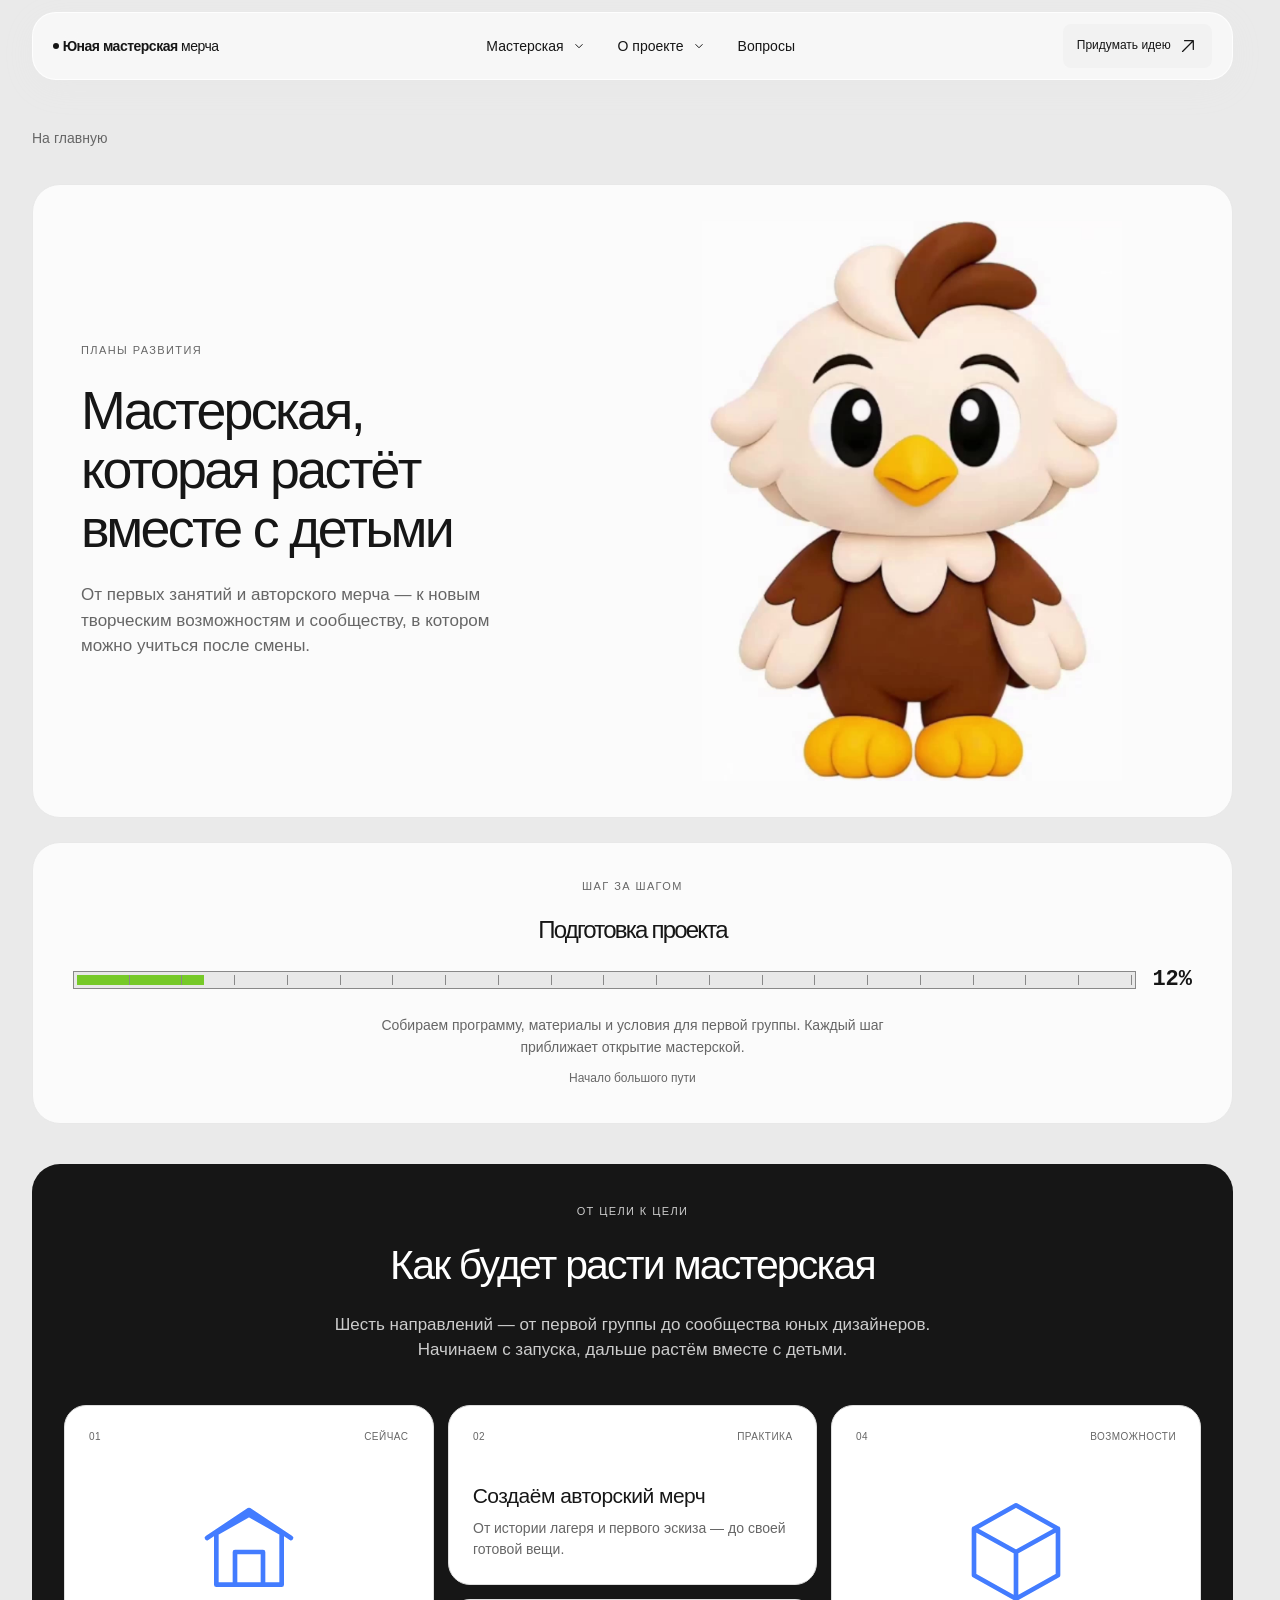
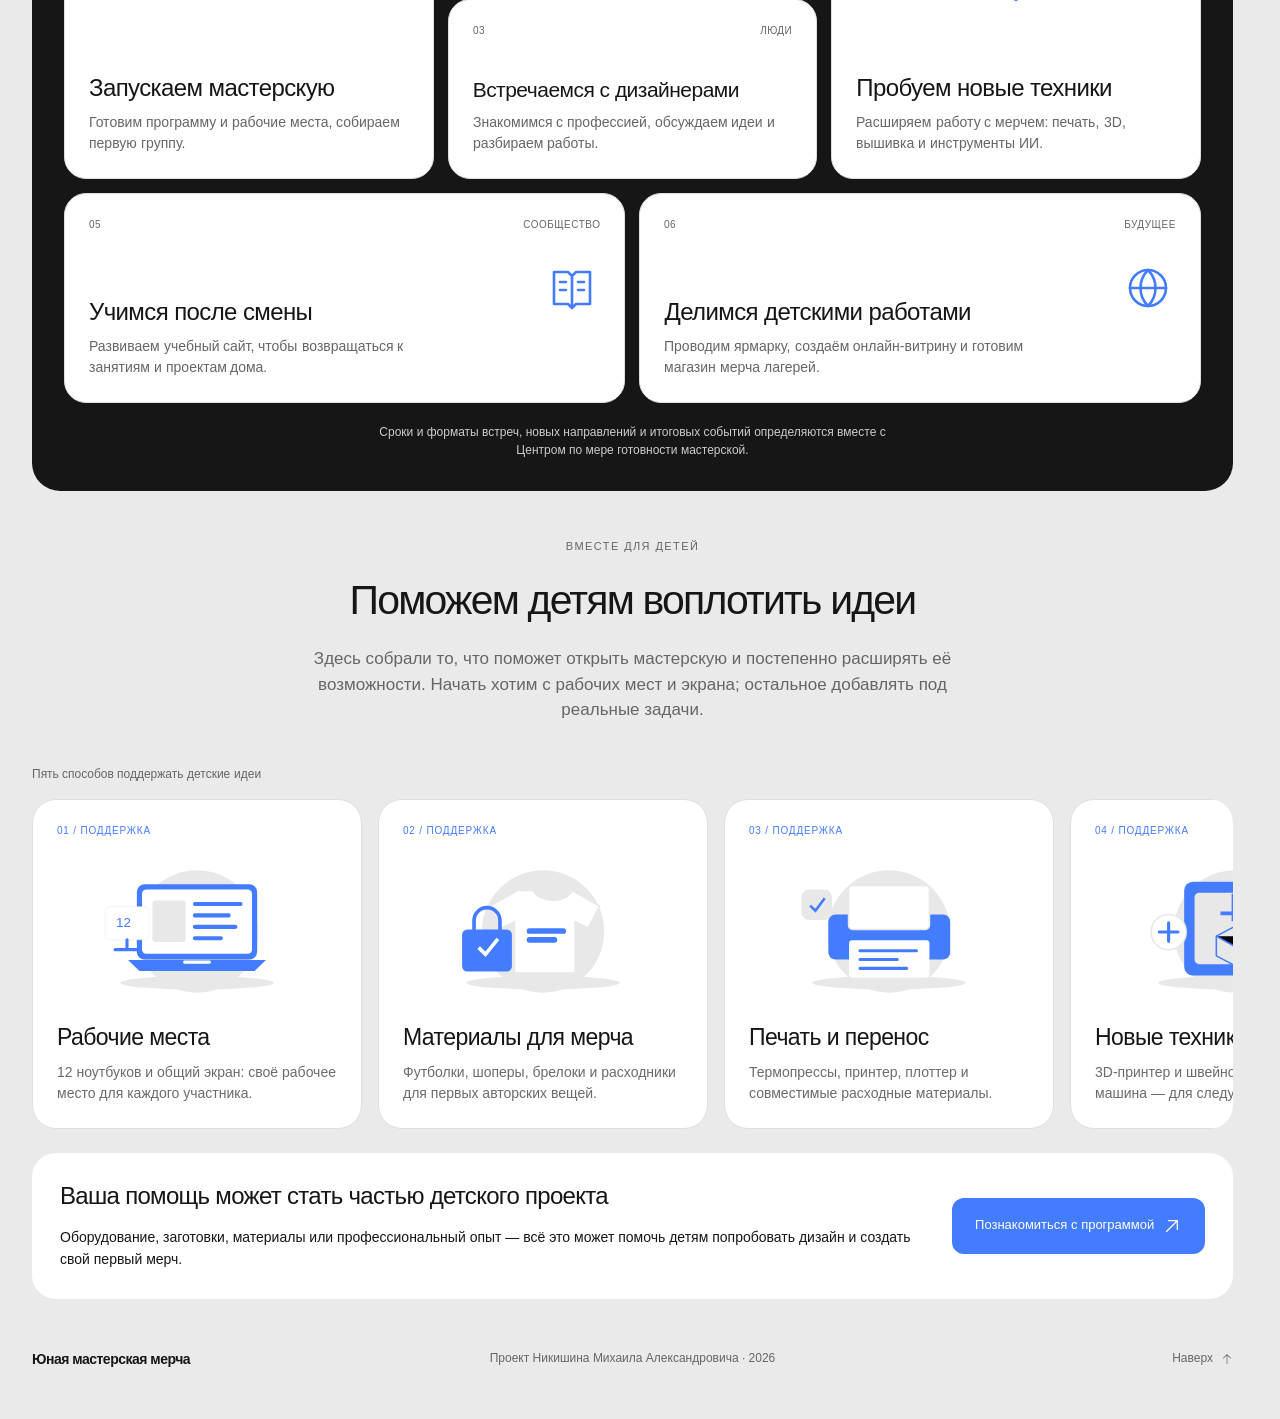
==== commit 67930e62: "Add files via upload" ====
--- a/development.html
+++ b/development.html
@@ -51,7 +51,7 @@
 </div><a class="nav-cta" href="index.html#start">Придумать идею <svg class="site-icon" aria-hidden="true" focusable="false" width="24" height="24" viewBox="0 0 24 24" fill="none" xmlns="http://www.w3.org/2000/svg">
 <path d="M7.86515 6.38599L16.5545 6.38599L4.93012 18.0104C4.81861 18.1219 4.74955 18.2598 4.72295 18.404C4.71462 18.4491 4.71045 18.4949 4.71045 18.5407C4.71045 18.7326 4.78367 18.9246 4.93012 19.071C4.96673 19.1076 5.00619 19.1397 5.04777 19.1671C5.33889 19.3594 5.7345 19.3273 5.99078 19.071L17.6152 7.44665L17.6152 16.136C17.6152 16.5502 17.951 16.886 18.3652 16.886C18.7794 16.886 19.1152 16.5502 19.1152 16.136V5.63599C19.1152 5.22177 18.7794 4.88599 18.3652 4.88599L7.86515 4.88599C7.45094 4.88599 7.11515 5.22177 7.11515 5.63599C7.11515 6.0502 7.45094 6.38599 7.86515 6.38599Z" fill="currentColor"/>
 </svg></a><button type="button" class="menu" aria-label="Открыть меню" aria-expanded="false" aria-controls="navigation"><svg class="site-icon menu-morph" width="24" height="24" viewBox="0 0 24 24" fill="none" stroke="currentColor" stroke-width="1.5" stroke-linecap="round" aria-hidden="true"><path class="menu-line-a" d="M3.75 6.75h16.5"/><path class="menu-line-b" d="M3.75 12h16.5"/><path class="menu-line-c" d="M3.75 17.25h16.5"/></svg></button></nav></header><main id="main" class="wrap inner-page development-page"><a class="back-link" href="index.html">На главную</a>
-<section class="section future-hero original-video-panel" id="future" aria-labelledby="future-title"><div class="future-masthead"><div class="future-intro"><div class="eyebrow">ПЛАНЫ РАЗВИТИЯ</div><h1 id="future-title">Мастерская, которая растёт вместе с детьми</h1><p class="lead">От первых занятий и авторского мерча — к новым творческим возможностям и сообществу, в котором можно учиться после смены.</p></div><div class="future-mascot"><video class="mascot-video" autoplay muted loop playsinline preload="metadata" poster="mascot-original-poster.jpg" width="768" height="768" aria-label="Орлёнок машет крылом"><source src="mascot-original-white-bg.mp4" type="video/mp4"><img src="mascot-original-poster.jpg" alt="Маскот Орлёнок"></video></div></div></section><section class="section preparation-section" aria-labelledby="preparation-label"><div class="project-xp" aria-labelledby="preparation-label"><div class="eyebrow">ШАГ ЗА ШАГОМ</div><h2 id="preparation-label">Подготовка проекта</h2><div class="xp-row"><div class="xp-shell"><progress value="12" max="100" aria-labelledby="preparation-label">12%</progress><span class="xp-grid" aria-hidden="true"></span></div><strong class="xp-percent" aria-hidden="true">12%</strong></div><p>Собираем программу, материалы и условия для первой группы. Каждый шаг приближает открытие мастерской.</p><span class="xp-caption">Начало большого пути</span></div></section>
+<section class="section future-hero original-video-panel" id="future" aria-labelledby="future-title"><div class="future-masthead"><div class="future-intro"><div class="eyebrow">ПЛАНЫ РАЗВИТИЯ</div><h1 id="future-title">Мастерская, которая растёт вместе с детьми</h1><p class="lead">От первых занятий и авторского мерча — к новым творческим возможностям и сообществу, в котором можно учиться после смены.</p></div><div class="future-mascot"><video class="mascot-video" autoplay muted loop playsinline preload="metadata" poster="mascot-hand-v2-poster.jpg" width="768" height="768" aria-label="Орлёнок машет крылом"><source src="mascot-hand-v2.mp4" type="video/mp4"><img src="mascot-hand-v2-poster.jpg" alt="Маскот Орлёнок"></video></div></div></section><section class="section preparation-section" aria-labelledby="preparation-label"><div class="project-xp" aria-labelledby="preparation-label"><div class="eyebrow">ШАГ ЗА ШАГОМ</div><h2 id="preparation-label">Подготовка проекта</h2><div class="xp-row"><div class="xp-shell"><progress value="12" max="100" aria-labelledby="preparation-label">12%</progress><span class="xp-grid" aria-hidden="true"></span></div><strong class="xp-percent" aria-hidden="true">12%</strong></div><p>Собираем программу, материалы и условия для первой группы. Каждый шаг приближает открытие мастерской.</p><span class="xp-caption">Начало большого пути</span></div></section>
 <section class="section roadmap-section" id="roadmap" aria-labelledby="roadmap-title"><div class="eyebrow">ОТ ЦЕЛИ К ЦЕЛИ</div><h2 id="roadmap-title" class="section-title">Как будет расти мастерская</h2><p class="lead">Шесть направлений — от первой группы до сообщества юных дизайнеров. Начинаем с запуска, дальше растём вместе с детьми.</p><ol class="roadmap-bento"><li class="bento-goal bento-goal-1"><div class="bento-meta"><span>01</span><span>Сейчас</span></div><div class="bento-art" aria-hidden="true"><svg viewBox="0 0 24 24" fill="none" stroke="currentColor" stroke-width="1.3" stroke-linecap="round" stroke-linejoin="round" aria-hidden="true"><path d="M5 19V8l7-4 7 4v11H5Zm4 0v-7h6v7M3 9l9-6 9 6"/></svg></div><div class="bento-copy"><h3>Запускаем мастерскую</h3><p>Готовим программу и рабочие места, собираем первую группу.</p></div></li><li class="bento-goal bento-goal-2"><div class="bento-meta"><span>02</span><span>Практика</span></div><div class="bento-art" aria-hidden="true"><svg viewBox="0 0 24 24" fill="none" stroke="currentColor" stroke-width="1.3" stroke-linecap="round" stroke-linejoin="round" aria-hidden="true"><path d="m4 17 1-5L15 2l5 5L10 17l-6 1Zm9-13 5 5M4 22h16"/></svg></div><div class="bento-copy"><h3>Создаём авторский мерч</h3><p>От истории лагеря и первого эскиза — до своей готовой вещи.</p></div></li><li class="bento-goal bento-goal-3"><div class="bento-meta"><span>03</span><span>Люди</span></div><div class="bento-art" aria-hidden="true"><svg viewBox="0 0 24 24" fill="none" stroke="currentColor" stroke-width="1.3" stroke-linecap="round" stroke-linejoin="round" aria-hidden="true"><path d="M4 4h16v12H9l-5 4V4Zm4 5h8M8 12h5"/></svg></div><div class="bento-copy"><h3>Встречаемся с дизайнерами</h3><p>Знакомимся с профессией, обсуждаем идеи и разбираем работы.</p></div></li><li class="bento-goal bento-goal-4"><div class="bento-meta"><span>04</span><span>Возможности</span></div><div class="bento-art" aria-hidden="true"><svg viewBox="0 0 24 24" fill="none" stroke="currentColor" stroke-width="1.3" stroke-linecap="round" stroke-linejoin="round" aria-hidden="true"><path d="m12 2 9 5v10l-9 5-9-5V7l9-5Zm0 10v10M3 7l9 5 9-5"/></svg></div><div class="bento-copy"><h3>Пробуем новые техники</h3><p>Расширяем работу с мерчем: печать, 3D, вышивка и инструменты ИИ.</p></div></li><li class="bento-goal bento-goal-5"><div class="bento-meta"><span>05</span><span>Сообщество</span></div><div class="bento-art" aria-hidden="true"><svg viewBox="0 0 24 24" fill="none" stroke="currentColor" stroke-width="1.3" stroke-linecap="round" stroke-linejoin="round" aria-hidden="true"><path d="M3 4h7l2 2 2-2h7v16h-7l-2 2-2-2H3V4Zm9 2v16M6 9h3m-3 4h3m6-4h3m-3 4h3"/></svg></div><div class="bento-copy"><h3>Учимся после смены</h3><p>Развиваем учебный сайт, чтобы возвращаться к занятиям и проектам дома.</p></div></li><li class="bento-goal bento-goal-6"><div class="bento-meta"><span>06</span><span>Будущее</span></div><div class="bento-art" aria-hidden="true"><svg viewBox="0 0 24 24" fill="none" stroke="currentColor" stroke-width="1.3" stroke-linecap="round" stroke-linejoin="round" aria-hidden="true"><circle cx="12" cy="12" r="9"/><path d="M3 12h18M12 3c-5 5-5 13 0 18 5-5 5-13 0-18Z"/></svg></div><div class="bento-copy"><h3>Делимся детскими работами</h3><p>Проводим ярмарку, создаём онлайн-витрину и готовим магазин мерча лагерей.</p></div></li></ol><p class="caption roadmap-note">Сроки и форматы встреч, новых направлений и итоговых событий определяются вместе с Центром по мере готовности мастерской.</p></section>
 <section class="section partner-section" id="equipment" aria-labelledby="equipment-title"><div class="eyebrow">ВМЕСТЕ ДЛЯ ДЕТЕЙ</div><h2 id="equipment-title" class="section-title">Поможем детям воплотить идеи</h2><p class="lead">Здесь собрали то, что поможет открыть мастерскую и постепенно расширять её возможности. Начать хотим с рабочих мест и экрана; остальное добавлять под реальные задачи.</p><div class="support-carousel" data-support-carousel role="region" aria-roledescription="карусель" aria-label="Как помочь мастерской"><div class="carousel-toolbar"><p class="caption">Пять способов поддержать детские идеи</p></div><div class="carousel-window"><div class="support-track"><div class="support-group"><article class="support-square"><span class="support-square-label">01 / ПОДДЕРЖКА</span><div class="square-illustration"><svg class="support-art" viewBox="0 0 420 270" aria-hidden="true"><circle cx="210" cy="136" r="118" fill="#e8e8e8"/><ellipse cx="210" cy="235" rx="148" ry="13" fill="#e8e8e8"/><g class="art-float"><rect x="94" y="45" width="232" height="145" rx="15" fill="var(--blue)"/><rect x="104" y="55" width="212" height="124" rx="8" fill="white"/><rect x="124" y="76" width="64" height="80" rx="6" fill="#e8e8e8"/><path d="M206 83h88m-88 22h65m-65 22h78m-78 22h50" stroke="var(--blue)" stroke-width="8" stroke-linecap="round"/><path d="M77 191h266l-22 21H99z" fill="var(--blue)"/><rect x="183" y="192" width="54" height="6" rx="3" fill="white"/></g><g class="art-drift"><rect x="33" y="88" width="85" height="64" rx="10" fill="white" stroke="#e8e8e8"/><path d="M75 152v19m-23 0h46" stroke="var(--blue)" stroke-width="6" stroke-linecap="round"/><text x="54" y="128" fill="var(--blue)" font-size="26" font-family="Arial">12</text></g></svg></div><h3>Рабочие места</h3><p>12 ноутбуков и общий экран: своё рабочее место для каждого участника.</p></article><article class="support-square"><span class="support-square-label">02 / ПОДДЕРЖКА</span><div class="square-illustration"><svg class="support-art" viewBox="0 0 420 270" aria-hidden="true"><circle cx="210" cy="136" r="118" fill="#e8e8e8"/><ellipse cx="210" cy="235" rx="148" ry="13" fill="#e8e8e8"/><g class="art-float"><path d="m161 57-53 30 22 42 25-12v99h117v-99l25 12 22-42-53-30c-10 25-62 25-75 0Z" fill="white" stroke="#e8e8e8" stroke-width="3"/><path d="M184 135h65m-65 17h48" stroke="var(--blue)" stroke-width="11" stroke-linecap="round"/></g><g class="art-drift"><rect x="54" y="132" width="96" height="81" rx="10" fill="var(--blue)"/><path d="M77 135v-20a25 25 0 0 1 50 0v20" fill="none" stroke="var(--blue)" stroke-width="7"/><path d="m86 167 13 13 24-30" fill="none" stroke="white" stroke-width="7"/></g></svg></div><h3>Материалы для мерча</h3><p>Футболки, шоперы, брелоки и расходники для первых авторских вещей.</p></article><article class="support-square"><span class="support-square-label">03 / ПОДДЕРЖКА</span><div class="square-illustration"><svg class="support-art" viewBox="0 0 420 270" aria-hidden="true"><circle cx="210" cy="136" r="118" fill="#e8e8e8"/><ellipse cx="210" cy="235" rx="148" ry="13" fill="#e8e8e8"/><g class="art-float"><rect x="93" y="103" width="235" height="87" rx="14" fill="var(--blue)"/><rect x="132" y="47" width="156" height="85" rx="8" fill="white" stroke="#e8e8e8" stroke-width="3"/><rect x="133" y="153" width="155" height="72" rx="6" fill="white"/><path d="M154 173h109m-109 17h72m-72 17h90" stroke="var(--blue)" stroke-width="6" stroke-linecap="round"/><circle cx="302" cy="123" r="6" fill="var(--blue)"/></g><g class="art-drift"><rect x="41" y="55" width="59" height="59" rx="15" fill="#e8e8e8"/><path d="m58 86 10 10 18-24" stroke="var(--blue)" fill="none" stroke-width="5"/></g></svg></div><h3>Печать и перенос</h3><p>Термопрессы, принтер, плоттер и совместимые расходные материалы.</p></article><article class="support-square"><span class="support-square-label">04 / ПОДДЕРЖКА</span><div class="square-illustration"><svg class="support-art" viewBox="0 0 420 270" aria-hidden="true"><circle cx="210" cy="136" r="118" fill="#e8e8e8"/><ellipse cx="210" cy="235" rx="148" ry="13" fill="#e8e8e8"/><g class="art-float"><rect x="112" y="40" width="191" height="181" rx="17" fill="var(--blue)"/><rect x="132" y="61" width="151" height="138" rx="9" fill="#e8e8e8"/><path d="M207 63v38m-25 0h50m-25 0v15" stroke="var(--blue)" stroke-width="7"/><path d="m174 145 34-18 34 18v38l-34 18-34-18z" fill="#e8e8e8" stroke="var(--blue)" stroke-width="3"/><path d="m174 145 34 19 34-19m-34 19v37" stroke="var(--blue)" stroke-width="3"/></g><g class="art-drift"><circle cx="82" cy="137" r="34" fill="white" stroke="#e8e8e8" stroke-width="3"/><path d="M82 119v36m-18-18h36" stroke="var(--blue)" stroke-width="6" stroke-linecap="round"/></g></svg></div><h3>Новые техники</h3><p>3D-принтер и швейно-вышивальная машина — для следующих этапов.</p></article><article class="support-square"><span class="support-square-label">05 / ПОДДЕРЖКА</span><div class="square-illustration"><svg class="support-art" viewBox="0 0 420 270" aria-hidden="true"><circle cx="210" cy="136" r="118" fill="#e8e8e8"/><ellipse cx="210" cy="235" rx="148" ry="13" fill="#e8e8e8"/><g class="art-float"><rect x="94" y="69" width="238" height="150" rx="14" fill="white" stroke="#e8e8e8" stroke-width="3"/><path d="M94 112h238m-119 0v107" stroke="#e8e8e8" stroke-width="3"/><rect x="112" y="130" width="82" height="69" rx="7" fill="#e8e8e8"/><rect x="232" y="130" width="82" height="69" rx="7" fill="var(--blue)"/><path d="M140 143h27m94 0h27" stroke="white" stroke-width="5" stroke-linecap="round"/></g><g class="art-drift"><path d="M46 72a35 35 0 0 1 70 0m-56 0a21 21 0 0 1 42 0m-28 0a7 7 0 0 1 14 0" stroke="var(--blue)" fill="none" stroke-width="7" stroke-linecap="round"/><circle cx="81" cy="89" r="5" fill="var(--blue)"/></g></svg></div><h3>Удобная среда</h3><p>Мыши, инструменты, рабочие коврики, хранение и подключения.</p></article></div></div></div><p class="visually-hidden">Лента оборудования движется непрерывно.</p></div><div class="partner-invitation"><div><h3>Ваша помощь может стать частью детского проекта</h3><p>Оборудование, заготовки, материалы или профессиональный опыт — всё это может помочь детям попробовать дизайн и создать свой первый мерч.</p></div><a class="button primary" href="explanatory-note.html">Познакомиться с программой <svg class="site-icon" aria-hidden="true" focusable="false" width="24" height="24" viewBox="0 0 24 24" fill="none" xmlns="http://www.w3.org/2000/svg">
 <path d="M7.86515 6.38599L16.5545 6.38599L4.93012 18.0104C4.81861 18.1219 4.74955 18.2598 4.72295 18.404C4.71462 18.4491 4.71045 18.4949 4.71045 18.5407C4.71045 18.7326 4.78367 18.9246 4.93012 19.071C4.96673 19.1076 5.00619 19.1397 5.04777 19.1671C5.33889 19.3594 5.7345 19.3273 5.99078 19.071L17.6152 7.44665L17.6152 16.136C17.6152 16.5502 17.951 16.886 18.3652 16.886C18.7794 16.886 19.1152 16.5502 19.1152 16.136V5.63599C19.1152 5.22177 18.7794 4.88599 18.3652 4.88599L7.86515 4.88599C7.45094 4.88599 7.11515 5.22177 7.11515 5.63599C7.11515 6.0502 7.45094 6.38599 7.86515 6.38599Z" fill="currentColor"/>
--- a/css-styles.css
+++ b/css-styles.css
@@ -79,8 +79,8 @@
 min-height:700px;
 border-radius:var(--r);
 overflow:hidden;
-background:var(--ink);
-color:var(--card)}
+background:#FBFBFB;
+color:var(--ink)}
 .hero-image{
 position:absolute;
 right:0;
--- a/css-hero-layout.css
+++ b/css-hero-layout.css
@@ -1,106 +1,106 @@
-/* Главная иллюстрация и реакция карточек на наведение. */
-.hero {
-  overflow: visible;
-  isolation: isolate;
-}
-.hero-image {
-  width: 64%;
-  height: 100%;
-  right: -24px;
-  top: 0;
-  overflow: visible;
-  opacity: 1;
-  pointer-events: none;
-  z-index: 1;
-  display: flex;
-  align-items: center;
-}
-.hero-image img {
-  position: static;
-  width: 100%;
-  height: auto;
-  max-width: none;
-  max-height: 110%;
-  object-fit: contain;
-  filter: drop-shadow(0 16px 24px #00000020);
-}
-.hero:after { display: none; }
-.hero-content { width: 53%; }
-.hero h1 { font-size: clamp(44px, 4.2vw, 64px); }
-.hero-bottom { right: 24px; }
-
-.stage, .card, .result-card, .benefits > div, .module, .faq details {
-  transition: transform 220ms ease, box-shadow 220ms ease, background-color 220ms ease;
-}
-@media (hover: hover) and (pointer: fine) {
-  .stage:hover, .card:hover, .result-card:hover, .benefits > div:hover {
-    transform: translateY(-5px);
-    box-shadow: 0 12px 28px #16161614;
-  }
-  .module:hover, .faq details:hover {
-    transform: translateY(-2px);
-    box-shadow: 0 8px 22px #1616160d;
-  }
-  .stage .arrow { transition: transform 220ms ease; }
-  .stage:hover .arrow { transform: translate(3px, -3px); }
-}
-.stage:focus-visible {
-  outline: 2px solid var(--blue);
-  outline-offset: 4px;
-  box-shadow: 0 12px 28px #16161614;
-}
-@media (min-width: 761px) and (max-width: 1100px) {
-  .hero-image { width: 59%; right: -12px; }
-  .hero-content { width: 55%; }
-  .hero h1 { font-size: clamp(42px, 5.2vw, 58px); }
-  .hero ul { font-size: 15px; }
-  .hero-actions { flex-wrap: wrap; }
-}
-@media (max-width: 760px) {
-  .hero {
-    overflow: hidden;
-    display: block;
-    min-height: 620px;
-    background: #161616;
-  }
-  .hero-content {
-    width: 100%;
-    min-height: 620px;
-    padding: 25px 22px 28px;
-    z-index: 3;
-  }
-  .hero h1 { font-size: clamp(40px, 10.8vw, 54px); }
-  .hero-image {
-    position: absolute;
-    width: 122%;
-    height: auto;
-    right: -23%;
-    top: auto;
-    bottom: -28px;
-    padding: 0;
-    opacity: .56;
-    z-index: 1;
-    transform: rotate(-7deg);
-    mask-image: linear-gradient(to bottom, transparent, #000 27%);
-  }
-  .hero-image img { width: 100%; height: auto; max-height: none; filter: none; }
-  .hero:after {
-    display: block;
-    content: '';
-    position: absolute;
-    inset: 0;
-    z-index: 2;
-    pointer-events: none;
-    background: linear-gradient(180deg, #161616 0%, #161616 49%, #161616d9 64%, #16161626 100%);
-  }
-  .hero-actions { padding-top: 120px; position: relative; }
-  .hero-note { background: #161616cc; color: #eee; }
-}
-@media (prefers-reduced-motion: reduce) {
-  .stage, .card, .result-card, .benefits > div, .module, .faq details, .stage .arrow {
-    transition: none !important;
-    transform: none !important;
-  }
-}
-
-
+/* Главная иллюстрация и реакция карточек на наведение. */
+.hero {
+  overflow: visible;
+  isolation: isolate;
+}
+.hero-image {
+  width: 64%;
+  height: 100%;
+  right: -24px;
+  top: 0;
+  overflow: visible;
+  opacity: 1;
+  pointer-events: none;
+  z-index: 1;
+  display: flex;
+  align-items: center;
+}
+.hero-image img {
+  position: static;
+  width: 100%;
+  height: auto;
+  max-width: none;
+  max-height: 110%;
+  object-fit: contain;
+  filter: drop-shadow(0 16px 24px #00000020);
+}
+.hero:after { display: none; }
+.hero-content { width: 53%; }
+.hero h1 { font-size: clamp(44px, 4.2vw, 64px); }
+.hero-bottom { right: 24px; }
+
+.stage, .card, .result-card, .benefits > div, .module, .faq details {
+  transition: transform 220ms ease, box-shadow 220ms ease, background-color 220ms ease;
+}
+@media (hover: hover) and (pointer: fine) {
+  .stage:hover, .card:hover, .result-card:hover, .benefits > div:hover {
+    transform: translateY(-5px);
+    box-shadow: 0 12px 28px #16161614;
+  }
+  .module:hover, .faq details:hover {
+    transform: translateY(-2px);
+    box-shadow: 0 8px 22px #1616160d;
+  }
+  .stage .arrow { transition: transform 220ms ease; }
+  .stage:hover .arrow { transform: translate(3px, -3px); }
+}
+.stage:focus-visible {
+  outline: 2px solid var(--blue);
+  outline-offset: 4px;
+  box-shadow: 0 12px 28px #16161614;
+}
+@media (min-width: 761px) and (max-width: 1100px) {
+  .hero-image { width: 59%; right: -12px; }
+  .hero-content { width: 55%; }
+  .hero h1 { font-size: clamp(42px, 5.2vw, 58px); }
+  .hero ul { font-size: 15px; }
+  .hero-actions { flex-wrap: wrap; }
+}
+@media (max-width: 760px) {
+  .hero {
+    overflow: hidden;
+    display: block;
+    min-height: 620px;
+    background: #FBFBFB;
+  }
+  .hero-content {
+    width: 100%;
+    min-height: 620px;
+    padding: 25px 22px 28px;
+    z-index: 3;
+  }
+  .hero h1 { font-size: clamp(40px, 10.8vw, 54px); }
+  .hero-image {
+    position: absolute;
+    width: 122%;
+    height: auto;
+    right: -23%;
+    top: auto;
+    bottom: -28px;
+    padding: 0;
+    opacity: .56;
+    z-index: 1;
+    transform: rotate(-7deg);
+    mask-image: linear-gradient(to bottom, transparent, #000 27%);
+  }
+  .hero-image img { width: 100%; height: auto; max-height: none; filter: none; }
+  .hero:after {
+    display: block;
+    content: '';
+    position: absolute;
+    inset: 0;
+    z-index: 2;
+    pointer-events: none;
+    background: linear-gradient(180deg, #161616 0%, #161616 49%, #161616d9 64%, #16161626 100%);
+  }
+  .hero-actions { padding-top: 120px; position: relative; }
+  .hero-note { background: #161616cc; color: #eee; }
+}
+@media (prefers-reduced-motion: reduce) {
+  .stage, .card, .result-card, .benefits > div, .module, .faq details, .stage .arrow {
+    transition: none !important;
+    transform: none !important;
+  }
+}
+
+
--- a/css-ux-polish.css
+++ b/css-ux-polish.css
@@ -211,3 +211,19 @@
 .hero .mascot-video{background:#FBFBFB}
 .hero .button.light{background:var(--blue);color:#fff}
 @media(max-width:760px){.hero{background:#FBFBFB}.hero:after{display:none}}
+
+/* Homepage hero always uses the requested solid light panel. */
+#main>.hero{background:#FBFBFB;color:#161616}#main>.hero .hero-content{background:transparent;color:#161616}#main>.hero::before,#main>.hero::after{display:none}#main>.hero :is(h1,.hero-intro,ul,li,.hero-bottom,.hero-note){color:#161616}
+/* Homepage: video occupies exactly the right half of the hero. */
+@media(min-width:761px){
+ #main>.hero .hero-mascot{position:absolute;inset:0 0 0 50%;width:50%;height:100%;margin:0;padding:0;display:block;overflow:hidden;border-radius:0 var(--r) var(--r) 0}
+ #main>.hero .hero-mascot .mascot-video{width:100%;height:100%;max-height:none;aspect-ratio:auto;object-fit:cover;object-position:center;background:#FBFBFB;border-radius:0}
+ #main>.hero .hero-content{width:50%;padding-right:24px}
+}
+/* Mobile mascot fades gently into the shared hero background. */
+@media(max-width:760px){
+ #main>.hero{background:#FBFBFB;overflow:hidden}
+ #main>.hero .hero-mascot{opacity:var(--mascot-scroll-opacity,1);transform:translateY(var(--mascot-scroll-offset,0px));will-change:opacity,transform;mask-image:linear-gradient(to bottom,transparent 0%,#000 12%,#000 76%,transparent 100%);-webkit-mask-image:linear-gradient(to bottom,transparent 0%,#000 12%,#000 76%,transparent 100%)}
+ #main>.hero .hero-mascot .mascot-video{box-shadow:0 12px 32px #0000000a;background:#FBFBFB;border-radius:24px}
+}
+@media(max-width:760px) and (prefers-reduced-motion:reduce){#main>.hero .hero-mascot{opacity:1;transform:none;will-change:auto}}
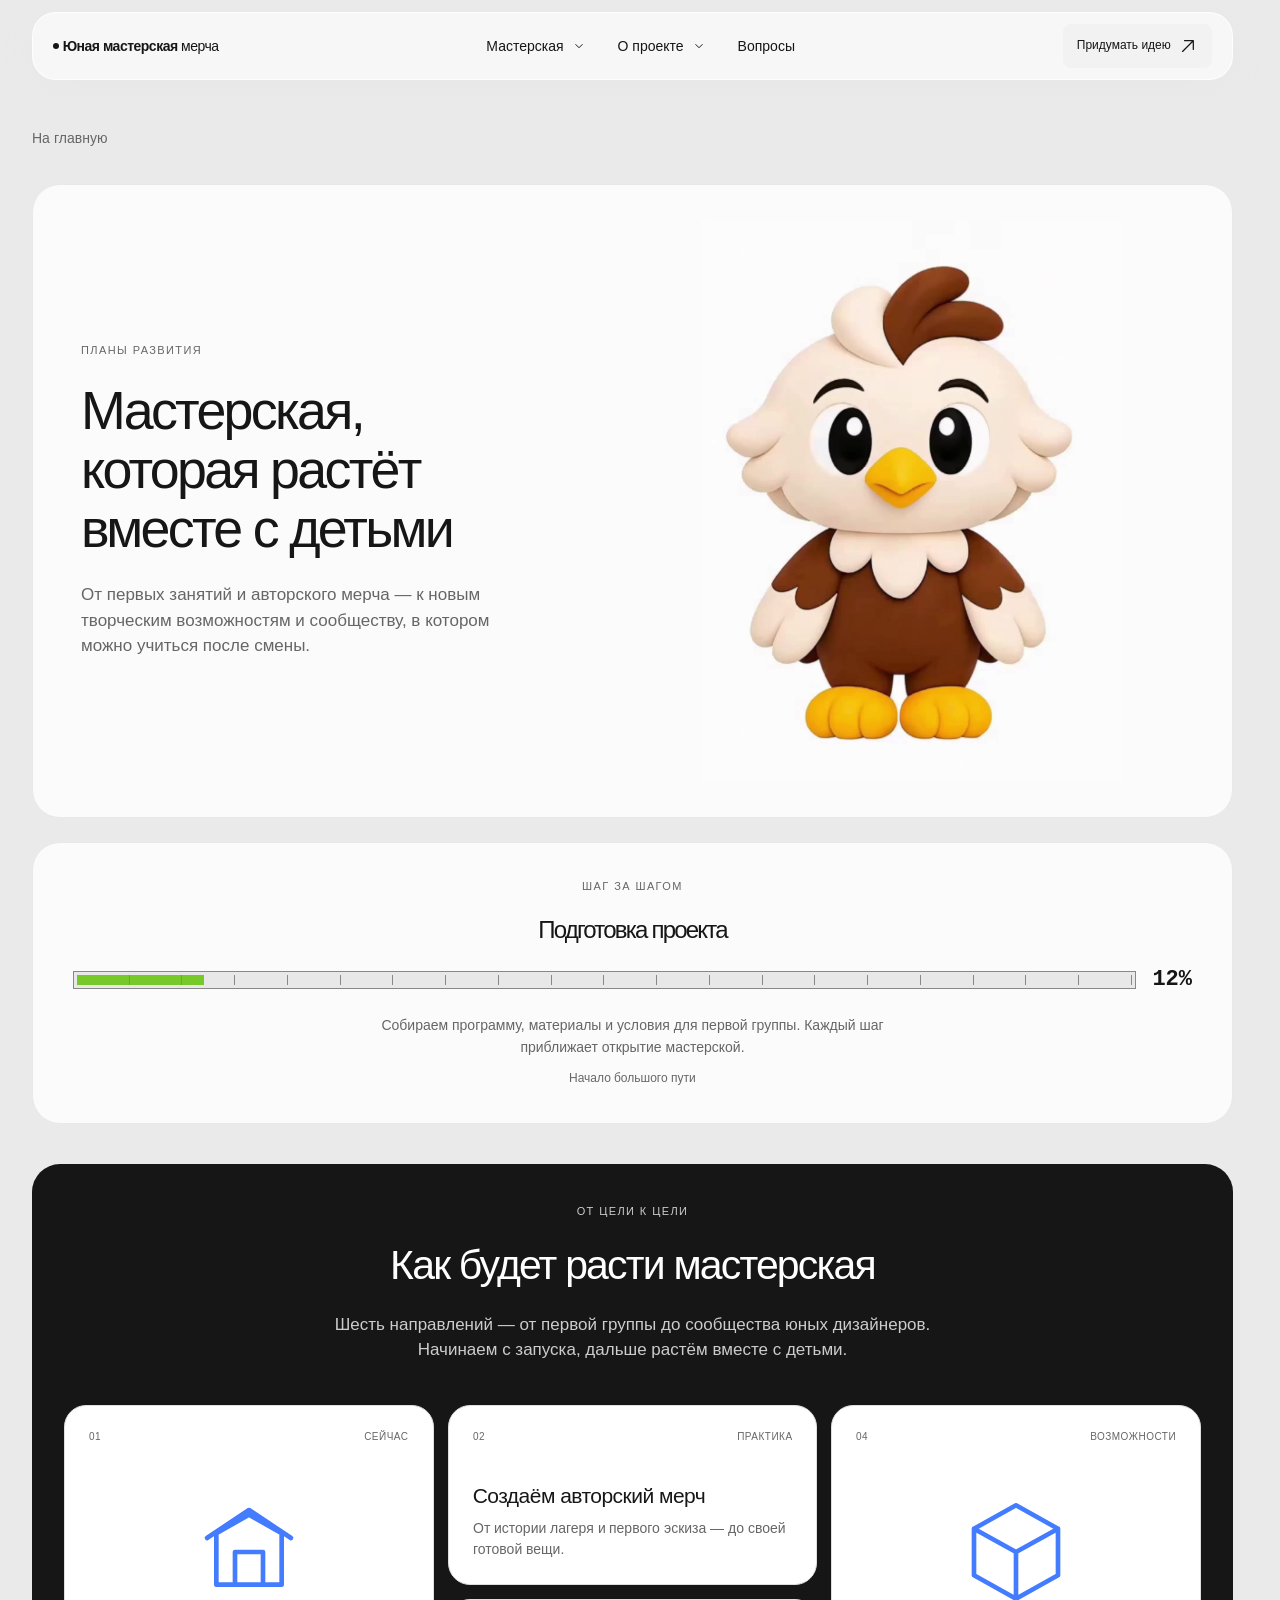
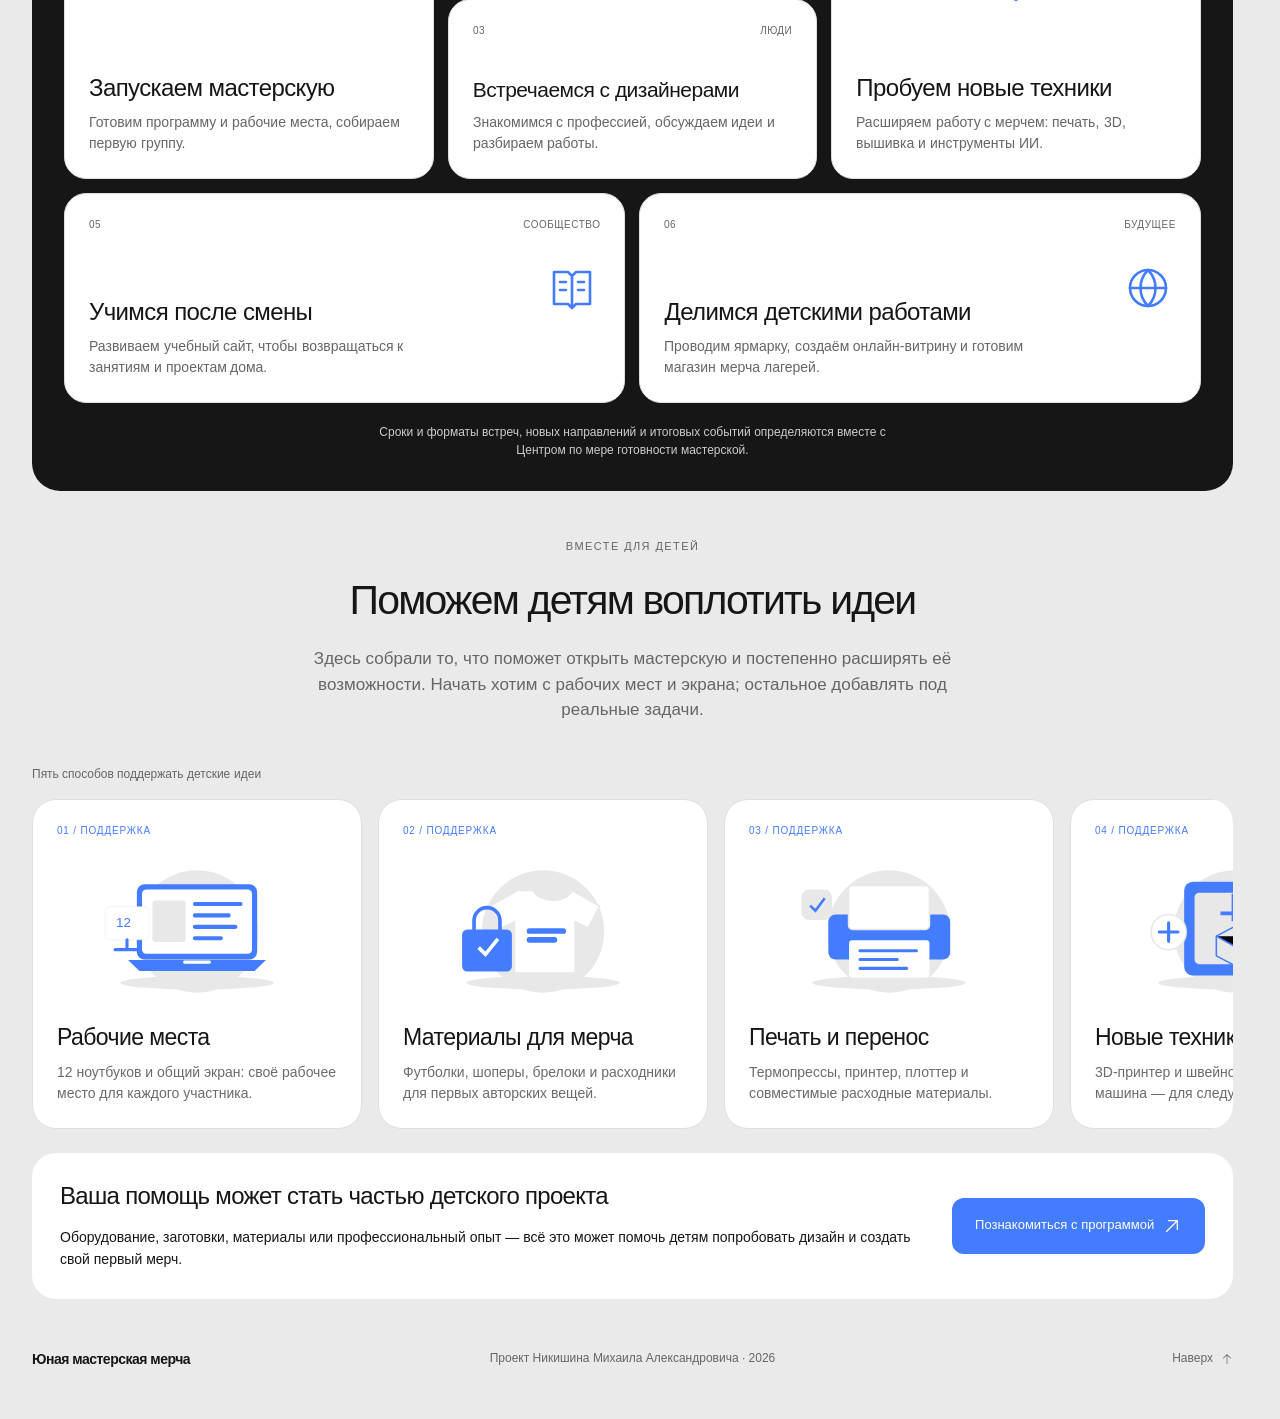
==== commit 5ce69a72: "Add files via upload" ====
--- a/development.html
+++ b/development.html
@@ -1,4 +1,4 @@
-<!doctype html><html lang="ru"><head><meta charset="UTF-8"><meta name="viewport" content="width=device-width,initial-scale=1"><meta name="theme-color" content="#eaeaea"><meta name="description" content="Направления развития мастерской и необходимое оборудование для её запуска."><title>Планы развития — Юная мастерская мерча</title><link rel="stylesheet" href="css-styles.css?v=20261114-white-panel-v2"><link rel="stylesheet" href="css-hero-layout.css"><link rel="stylesheet" href="css-ux-polish.css?v=20261114-white-panel-v2"><link rel="stylesheet" href="css-development.css?v=20261114-white-panel-v2"></head><body><a class="skip" href="#main">К содержанию</a><header class="site-header"><nav class="wrap nav glass-nav" aria-label="Основная навигация">
+<!doctype html><html lang="ru"><head><meta charset="UTF-8"><meta name="viewport" content="width=device-width,initial-scale=1"><meta name="theme-color" content="#eaeaea"><meta name="description" content="Направления развития мастерской и необходимое оборудование для её запуска."><title>Планы развития — Юная мастерская мерча</title><link rel="stylesheet" href="css-styles.css?v=mascot-new-video-v7"><link rel="stylesheet" href="css-hero-layout.css"><link rel="stylesheet" href="css-ux-polish.css?v=mascot-new-video-v7"><link rel="stylesheet" href="css-development.css?v=mascot-new-video-v7"></head><body><a class="skip" href="#main">К содержанию</a><header class="site-header"><nav class="wrap nav glass-nav" aria-label="Основная навигация">
 <a class="brand" href="index.html"><span class="brand-dot" aria-hidden="true"></span> Юная мастерская <span>мерча</span></a>
 <div class="navlinks" id="navigation">
 <details class="nav-dropdown"><summary><span class="nav-label">Мастерская</span><svg class="site-icon nav-chevron" viewBox="0 0 24 24" width="20" height="20" fill="none" stroke="currentColor" stroke-width="1.7" aria-hidden="true"><path d="m6 9 6 6 6-6"/></svg></summary><div class="nav-panel nav-panel-workshop">
@@ -51,11 +51,11 @@
 </div><a class="nav-cta" href="index.html#start">Придумать идею <svg class="site-icon" aria-hidden="true" focusable="false" width="24" height="24" viewBox="0 0 24 24" fill="none" xmlns="http://www.w3.org/2000/svg">
 <path d="M7.86515 6.38599L16.5545 6.38599L4.93012 18.0104C4.81861 18.1219 4.74955 18.2598 4.72295 18.404C4.71462 18.4491 4.71045 18.4949 4.71045 18.5407C4.71045 18.7326 4.78367 18.9246 4.93012 19.071C4.96673 19.1076 5.00619 19.1397 5.04777 19.1671C5.33889 19.3594 5.7345 19.3273 5.99078 19.071L17.6152 7.44665L17.6152 16.136C17.6152 16.5502 17.951 16.886 18.3652 16.886C18.7794 16.886 19.1152 16.5502 19.1152 16.136V5.63599C19.1152 5.22177 18.7794 4.88599 18.3652 4.88599L7.86515 4.88599C7.45094 4.88599 7.11515 5.22177 7.11515 5.63599C7.11515 6.0502 7.45094 6.38599 7.86515 6.38599Z" fill="currentColor"/>
 </svg></a><button type="button" class="menu" aria-label="Открыть меню" aria-expanded="false" aria-controls="navigation"><svg class="site-icon menu-morph" width="24" height="24" viewBox="0 0 24 24" fill="none" stroke="currentColor" stroke-width="1.5" stroke-linecap="round" aria-hidden="true"><path class="menu-line-a" d="M3.75 6.75h16.5"/><path class="menu-line-b" d="M3.75 12h16.5"/><path class="menu-line-c" d="M3.75 17.25h16.5"/></svg></button></nav></header><main id="main" class="wrap inner-page development-page"><a class="back-link" href="index.html">На главную</a>
-<section class="section future-hero original-video-panel" id="future" aria-labelledby="future-title"><div class="future-masthead"><div class="future-intro"><div class="eyebrow">ПЛАНЫ РАЗВИТИЯ</div><h1 id="future-title">Мастерская, которая растёт вместе с детьми</h1><p class="lead">От первых занятий и авторского мерча — к новым творческим возможностям и сообществу, в котором можно учиться после смены.</p></div><div class="future-mascot"><video class="mascot-video" autoplay muted loop playsinline preload="metadata" poster="mascot-hand-v2-poster.jpg" width="768" height="768" aria-label="Орлёнок машет крылом"><source src="mascot-hand-v2.mp4" type="video/mp4"><img src="mascot-hand-v2-poster.jpg" alt="Маскот Орлёнок"></video></div></div></section><section class="section preparation-section" aria-labelledby="preparation-label"><div class="project-xp" aria-labelledby="preparation-label"><div class="eyebrow">ШАГ ЗА ШАГОМ</div><h2 id="preparation-label">Подготовка проекта</h2><div class="xp-row"><div class="xp-shell"><progress value="12" max="100" aria-labelledby="preparation-label">12%</progress><span class="xp-grid" aria-hidden="true"></span></div><strong class="xp-percent" aria-hidden="true">12%</strong></div><p>Собираем программу, материалы и условия для первой группы. Каждый шаг приближает открытие мастерской.</p><span class="xp-caption">Начало большого пути</span></div></section>
+<section class="section future-hero original-video-panel" id="future" aria-labelledby="future-title"><div class="future-masthead"><div class="future-intro"><div class="eyebrow">ПЛАНЫ РАЗВИТИЯ</div><h1 id="future-title">Мастерская, которая растёт вместе с детьми</h1><p class="lead">От первых занятий и авторского мерча — к новым творческим возможностям и сообществу, в котором можно учиться после смены.</p></div><div class="future-mascot"><video class="mascot-video" autoplay muted loop playsinline preload="metadata" poster="mascot-hand-v3-poster.jpg" width="768" height="768" aria-label="Орлёнок машет крылом"><source src="mascot-hand-v3.mp4" type="video/mp4"><img src="mascot-hand-v3-poster.jpg" alt="Маскот Орлёнок"></video></div></div></section><section class="section preparation-section" aria-labelledby="preparation-label"><div class="project-xp" aria-labelledby="preparation-label"><div class="eyebrow">ШАГ ЗА ШАГОМ</div><h2 id="preparation-label">Подготовка проекта</h2><div class="xp-row"><div class="xp-shell"><progress value="12" max="100" aria-labelledby="preparation-label">12%</progress><span class="xp-grid" aria-hidden="true"></span></div><strong class="xp-percent" aria-hidden="true">12%</strong></div><p>Собираем программу, материалы и условия для первой группы. Каждый шаг приближает открытие мастерской.</p><span class="xp-caption">Начало большого пути</span></div></section>
 <section class="section roadmap-section" id="roadmap" aria-labelledby="roadmap-title"><div class="eyebrow">ОТ ЦЕЛИ К ЦЕЛИ</div><h2 id="roadmap-title" class="section-title">Как будет расти мастерская</h2><p class="lead">Шесть направлений — от первой группы до сообщества юных дизайнеров. Начинаем с запуска, дальше растём вместе с детьми.</p><ol class="roadmap-bento"><li class="bento-goal bento-goal-1"><div class="bento-meta"><span>01</span><span>Сейчас</span></div><div class="bento-art" aria-hidden="true"><svg viewBox="0 0 24 24" fill="none" stroke="currentColor" stroke-width="1.3" stroke-linecap="round" stroke-linejoin="round" aria-hidden="true"><path d="M5 19V8l7-4 7 4v11H5Zm4 0v-7h6v7M3 9l9-6 9 6"/></svg></div><div class="bento-copy"><h3>Запускаем мастерскую</h3><p>Готовим программу и рабочие места, собираем первую группу.</p></div></li><li class="bento-goal bento-goal-2"><div class="bento-meta"><span>02</span><span>Практика</span></div><div class="bento-art" aria-hidden="true"><svg viewBox="0 0 24 24" fill="none" stroke="currentColor" stroke-width="1.3" stroke-linecap="round" stroke-linejoin="round" aria-hidden="true"><path d="m4 17 1-5L15 2l5 5L10 17l-6 1Zm9-13 5 5M4 22h16"/></svg></div><div class="bento-copy"><h3>Создаём авторский мерч</h3><p>От истории лагеря и первого эскиза — до своей готовой вещи.</p></div></li><li class="bento-goal bento-goal-3"><div class="bento-meta"><span>03</span><span>Люди</span></div><div class="bento-art" aria-hidden="true"><svg viewBox="0 0 24 24" fill="none" stroke="currentColor" stroke-width="1.3" stroke-linecap="round" stroke-linejoin="round" aria-hidden="true"><path d="M4 4h16v12H9l-5 4V4Zm4 5h8M8 12h5"/></svg></div><div class="bento-copy"><h3>Встречаемся с дизайнерами</h3><p>Знакомимся с профессией, обсуждаем идеи и разбираем работы.</p></div></li><li class="bento-goal bento-goal-4"><div class="bento-meta"><span>04</span><span>Возможности</span></div><div class="bento-art" aria-hidden="true"><svg viewBox="0 0 24 24" fill="none" stroke="currentColor" stroke-width="1.3" stroke-linecap="round" stroke-linejoin="round" aria-hidden="true"><path d="m12 2 9 5v10l-9 5-9-5V7l9-5Zm0 10v10M3 7l9 5 9-5"/></svg></div><div class="bento-copy"><h3>Пробуем новые техники</h3><p>Расширяем работу с мерчем: печать, 3D, вышивка и инструменты ИИ.</p></div></li><li class="bento-goal bento-goal-5"><div class="bento-meta"><span>05</span><span>Сообщество</span></div><div class="bento-art" aria-hidden="true"><svg viewBox="0 0 24 24" fill="none" stroke="currentColor" stroke-width="1.3" stroke-linecap="round" stroke-linejoin="round" aria-hidden="true"><path d="M3 4h7l2 2 2-2h7v16h-7l-2 2-2-2H3V4Zm9 2v16M6 9h3m-3 4h3m6-4h3m-3 4h3"/></svg></div><div class="bento-copy"><h3>Учимся после смены</h3><p>Развиваем учебный сайт, чтобы возвращаться к занятиям и проектам дома.</p></div></li><li class="bento-goal bento-goal-6"><div class="bento-meta"><span>06</span><span>Будущее</span></div><div class="bento-art" aria-hidden="true"><svg viewBox="0 0 24 24" fill="none" stroke="currentColor" stroke-width="1.3" stroke-linecap="round" stroke-linejoin="round" aria-hidden="true"><circle cx="12" cy="12" r="9"/><path d="M3 12h18M12 3c-5 5-5 13 0 18 5-5 5-13 0-18Z"/></svg></div><div class="bento-copy"><h3>Делимся детскими работами</h3><p>Проводим ярмарку, создаём онлайн-витрину и готовим магазин мерча лагерей.</p></div></li></ol><p class="caption roadmap-note">Сроки и форматы встреч, новых направлений и итоговых событий определяются вместе с Центром по мере готовности мастерской.</p></section>
 <section class="section partner-section" id="equipment" aria-labelledby="equipment-title"><div class="eyebrow">ВМЕСТЕ ДЛЯ ДЕТЕЙ</div><h2 id="equipment-title" class="section-title">Поможем детям воплотить идеи</h2><p class="lead">Здесь собрали то, что поможет открыть мастерскую и постепенно расширять её возможности. Начать хотим с рабочих мест и экрана; остальное добавлять под реальные задачи.</p><div class="support-carousel" data-support-carousel role="region" aria-roledescription="карусель" aria-label="Как помочь мастерской"><div class="carousel-toolbar"><p class="caption">Пять способов поддержать детские идеи</p></div><div class="carousel-window"><div class="support-track"><div class="support-group"><article class="support-square"><span class="support-square-label">01 / ПОДДЕРЖКА</span><div class="square-illustration"><svg class="support-art" viewBox="0 0 420 270" aria-hidden="true"><circle cx="210" cy="136" r="118" fill="#e8e8e8"/><ellipse cx="210" cy="235" rx="148" ry="13" fill="#e8e8e8"/><g class="art-float"><rect x="94" y="45" width="232" height="145" rx="15" fill="var(--blue)"/><rect x="104" y="55" width="212" height="124" rx="8" fill="white"/><rect x="124" y="76" width="64" height="80" rx="6" fill="#e8e8e8"/><path d="M206 83h88m-88 22h65m-65 22h78m-78 22h50" stroke="var(--blue)" stroke-width="8" stroke-linecap="round"/><path d="M77 191h266l-22 21H99z" fill="var(--blue)"/><rect x="183" y="192" width="54" height="6" rx="3" fill="white"/></g><g class="art-drift"><rect x="33" y="88" width="85" height="64" rx="10" fill="white" stroke="#e8e8e8"/><path d="M75 152v19m-23 0h46" stroke="var(--blue)" stroke-width="6" stroke-linecap="round"/><text x="54" y="128" fill="var(--blue)" font-size="26" font-family="Arial">12</text></g></svg></div><h3>Рабочие места</h3><p>12 ноутбуков и общий экран: своё рабочее место для каждого участника.</p></article><article class="support-square"><span class="support-square-label">02 / ПОДДЕРЖКА</span><div class="square-illustration"><svg class="support-art" viewBox="0 0 420 270" aria-hidden="true"><circle cx="210" cy="136" r="118" fill="#e8e8e8"/><ellipse cx="210" cy="235" rx="148" ry="13" fill="#e8e8e8"/><g class="art-float"><path d="m161 57-53 30 22 42 25-12v99h117v-99l25 12 22-42-53-30c-10 25-62 25-75 0Z" fill="white" stroke="#e8e8e8" stroke-width="3"/><path d="M184 135h65m-65 17h48" stroke="var(--blue)" stroke-width="11" stroke-linecap="round"/></g><g class="art-drift"><rect x="54" y="132" width="96" height="81" rx="10" fill="var(--blue)"/><path d="M77 135v-20a25 25 0 0 1 50 0v20" fill="none" stroke="var(--blue)" stroke-width="7"/><path d="m86 167 13 13 24-30" fill="none" stroke="white" stroke-width="7"/></g></svg></div><h3>Материалы для мерча</h3><p>Футболки, шоперы, брелоки и расходники для первых авторских вещей.</p></article><article class="support-square"><span class="support-square-label">03 / ПОДДЕРЖКА</span><div class="square-illustration"><svg class="support-art" viewBox="0 0 420 270" aria-hidden="true"><circle cx="210" cy="136" r="118" fill="#e8e8e8"/><ellipse cx="210" cy="235" rx="148" ry="13" fill="#e8e8e8"/><g class="art-float"><rect x="93" y="103" width="235" height="87" rx="14" fill="var(--blue)"/><rect x="132" y="47" width="156" height="85" rx="8" fill="white" stroke="#e8e8e8" stroke-width="3"/><rect x="133" y="153" width="155" height="72" rx="6" fill="white"/><path d="M154 173h109m-109 17h72m-72 17h90" stroke="var(--blue)" stroke-width="6" stroke-linecap="round"/><circle cx="302" cy="123" r="6" fill="var(--blue)"/></g><g class="art-drift"><rect x="41" y="55" width="59" height="59" rx="15" fill="#e8e8e8"/><path d="m58 86 10 10 18-24" stroke="var(--blue)" fill="none" stroke-width="5"/></g></svg></div><h3>Печать и перенос</h3><p>Термопрессы, принтер, плоттер и совместимые расходные материалы.</p></article><article class="support-square"><span class="support-square-label">04 / ПОДДЕРЖКА</span><div class="square-illustration"><svg class="support-art" viewBox="0 0 420 270" aria-hidden="true"><circle cx="210" cy="136" r="118" fill="#e8e8e8"/><ellipse cx="210" cy="235" rx="148" ry="13" fill="#e8e8e8"/><g class="art-float"><rect x="112" y="40" width="191" height="181" rx="17" fill="var(--blue)"/><rect x="132" y="61" width="151" height="138" rx="9" fill="#e8e8e8"/><path d="M207 63v38m-25 0h50m-25 0v15" stroke="var(--blue)" stroke-width="7"/><path d="m174 145 34-18 34 18v38l-34 18-34-18z" fill="#e8e8e8" stroke="var(--blue)" stroke-width="3"/><path d="m174 145 34 19 34-19m-34 19v37" stroke="var(--blue)" stroke-width="3"/></g><g class="art-drift"><circle cx="82" cy="137" r="34" fill="white" stroke="#e8e8e8" stroke-width="3"/><path d="M82 119v36m-18-18h36" stroke="var(--blue)" stroke-width="6" stroke-linecap="round"/></g></svg></div><h3>Новые техники</h3><p>3D-принтер и швейно-вышивальная машина — для следующих этапов.</p></article><article class="support-square"><span class="support-square-label">05 / ПОДДЕРЖКА</span><div class="square-illustration"><svg class="support-art" viewBox="0 0 420 270" aria-hidden="true"><circle cx="210" cy="136" r="118" fill="#e8e8e8"/><ellipse cx="210" cy="235" rx="148" ry="13" fill="#e8e8e8"/><g class="art-float"><rect x="94" y="69" width="238" height="150" rx="14" fill="white" stroke="#e8e8e8" stroke-width="3"/><path d="M94 112h238m-119 0v107" stroke="#e8e8e8" stroke-width="3"/><rect x="112" y="130" width="82" height="69" rx="7" fill="#e8e8e8"/><rect x="232" y="130" width="82" height="69" rx="7" fill="var(--blue)"/><path d="M140 143h27m94 0h27" stroke="white" stroke-width="5" stroke-linecap="round"/></g><g class="art-drift"><path d="M46 72a35 35 0 0 1 70 0m-56 0a21 21 0 0 1 42 0m-28 0a7 7 0 0 1 14 0" stroke="var(--blue)" fill="none" stroke-width="7" stroke-linecap="round"/><circle cx="81" cy="89" r="5" fill="var(--blue)"/></g></svg></div><h3>Удобная среда</h3><p>Мыши, инструменты, рабочие коврики, хранение и подключения.</p></article></div></div></div><p class="visually-hidden">Лента оборудования движется непрерывно.</p></div><div class="partner-invitation"><div><h3>Ваша помощь может стать частью детского проекта</h3><p>Оборудование, заготовки, материалы или профессиональный опыт — всё это может помочь детям попробовать дизайн и создать свой первый мерч.</p></div><a class="button primary" href="explanatory-note.html">Познакомиться с программой <svg class="site-icon" aria-hidden="true" focusable="false" width="24" height="24" viewBox="0 0 24 24" fill="none" xmlns="http://www.w3.org/2000/svg">
 <path d="M7.86515 6.38599L16.5545 6.38599L4.93012 18.0104C4.81861 18.1219 4.74955 18.2598 4.72295 18.404C4.71462 18.4491 4.71045 18.4949 4.71045 18.5407C4.71045 18.7326 4.78367 18.9246 4.93012 19.071C4.96673 19.1076 5.00619 19.1397 5.04777 19.1671C5.33889 19.3594 5.7345 19.3273 5.99078 19.071L17.6152 7.44665L17.6152 16.136C17.6152 16.5502 17.951 16.886 18.3652 16.886C18.7794 16.886 19.1152 16.5502 19.1152 16.136V5.63599C19.1152 5.22177 18.7794 4.88599 18.3652 4.88599L7.86515 4.88599C7.45094 4.88599 7.11515 5.22177 7.11515 5.63599C7.11515 6.0502 7.45094 6.38599 7.86515 6.38599Z" fill="currentColor"/>
 </svg></a></div></section></main><footer class="wrap"><a class="brand" href="index.html">Юная мастерская мерча</a><span>Проект Никишина Михаила Александровича · 2026</span><a href="#main">Наверх <svg class="site-icon" aria-hidden="true" focusable="false" width="24" height="24" viewBox="0 0 24 24" fill="none" xmlns="http://www.w3.org/2000/svg">
 <path d="M5.10577 10.955L11.2501 4.81066V21.25C11.2501 21.6642 11.5858 22 12.0001 22C12.4143 22 12.7501 21.6642 12.7501 21.25V4.81066L18.8943 10.955C19.1872 11.2478 19.6621 11.2478 19.955 10.955C20.2479 10.6621 20.2479 10.1872 19.955 9.89429L12.5304 2.46967C12.2375 2.17678 11.7626 2.17678 11.4697 2.46967L4.04511 9.89429C4.04282 9.89658 4.04055 9.89888 4.0383 9.90119C4.02253 9.91736 4.00764 9.93407 3.99362 9.95125C3.84947 10.128 3.79798 10.3551 3.83917 10.5679C3.86663 10.7097 3.93527 10.8451 4.04511 10.955C4.08172 10.9916 4.12118 11.0236 4.16276 11.0511C4.45388 11.2433 4.84949 11.2112 5.10577 10.955Z" fill="currentColor"/>
 </svg>
-</a></footer><script src="js-motion.js?v=20261114-white-panel-v2" defer></script><script src="js-development.js?v=20261114-white-panel-v2" defer></script></body></html>
+</a></footer><script src="js-motion.js?v=mascot-new-video-v7" defer></script><script src="js-development.js?v=mascot-new-video-v7" defer></script></body></html>
--- a/css-ux-polish.css
+++ b/css-ux-polish.css
@@ -214,16 +214,30 @@
 
 /* Homepage hero always uses the requested solid light panel. */
 #main>.hero{background:#FBFBFB;color:#161616}#main>.hero .hero-content{background:transparent;color:#161616}#main>.hero::before,#main>.hero::after{display:none}#main>.hero :is(h1,.hero-intro,ul,li,.hero-bottom,.hero-note){color:#161616}
-/* Homepage: video occupies exactly the right half of the hero. */
+
+/* Single definitive homepage mascot layout. No opacity or scroll animation. */
+#main>.hero{background:#FBFBFB;overflow:hidden}
+#main>.hero .hero-image.hero-mascot{opacity:1!important;filter:none!important;backdrop-filter:none!important;animation:none!important;transform:none!important;mask:none!important;-webkit-mask:none!important;background:#FBFBFB;isolation:isolate;margin:0;padding:0;display:block}
+#main>.hero .hero-mascot video.mascot-video{display:block;opacity:1!important;filter:none!important;backdrop-filter:none!important;animation:none!important;transform:none!important;mask:none!important;-webkit-mask:none!important;object-fit:contain;object-position:center;background:#FBFBFB;box-shadow:none;border-radius:0;max-height:none}
+#main>.hero .hero-mascot::before{display:none!important}
+#main>.hero .hero-mascot::after{content:"";position:absolute;left:0;right:0;bottom:0;top:auto;height:10%;display:block;z-index:2;pointer-events:none;background:linear-gradient(180deg,rgba(251,251,251,0),#FBFBFB);filter:none;backdrop-filter:none;opacity:1}
 @media(min-width:761px){
- #main>.hero .hero-mascot{position:absolute;inset:0 0 0 50%;width:50%;height:100%;margin:0;padding:0;display:block;overflow:hidden;border-radius:0 var(--r) var(--r) 0}
- #main>.hero .hero-mascot .mascot-video{width:100%;height:100%;max-height:none;aspect-ratio:auto;object-fit:cover;object-position:center;background:#FBFBFB;border-radius:0}
- #main>.hero .hero-content{width:50%;padding-right:24px}
-}
-/* Mobile mascot fades gently into the shared hero background. */
+ #main>.hero .hero-image.hero-mascot{position:absolute;left:52%;right:3%;top:5%;bottom:5%;width:45%;height:90%;overflow:hidden;border-radius:0;aspect-ratio:auto;z-index:1}
+ #main>.hero .hero-mascot video.mascot-video{width:100%;height:100%;aspect-ratio:auto}
+ #main>.hero .hero-content{width:50%;padding-right:20px}
+}
 @media(max-width:760px){
- #main>.hero{background:#FBFBFB;overflow:hidden}
- #main>.hero .hero-mascot{opacity:var(--mascot-scroll-opacity,1);transform:translateY(var(--mascot-scroll-offset,0px));will-change:opacity,transform;mask-image:linear-gradient(to bottom,transparent 0%,#000 12%,#000 76%,transparent 100%);-webkit-mask-image:linear-gradient(to bottom,transparent 0%,#000 12%,#000 76%,transparent 100%)}
- #main>.hero .hero-mascot .mascot-video{box-shadow:0 12px 32px #0000000a;background:#FBFBFB;border-radius:24px}
-}
-@media(max-width:760px) and (prefers-reduced-motion:reduce){#main>.hero .hero-mascot{opacity:1;transform:none;will-change:auto}}
+ #main>.hero{display:flex;flex-direction:column;min-height:0}
+ #main>.hero .hero-image.hero-mascot{position:relative;order:-1;inset:auto;left:auto;right:auto;top:auto;bottom:auto;width:100%;height:auto;aspect-ratio:3/4;overflow:hidden;z-index:1}
+ #main>.hero .hero-mascot video.mascot-video{width:100%;height:100%;aspect-ratio:auto;object-position:center top}
+ #main>.hero .hero-content{width:100%;min-height:0;padding:8px 22px 28px;z-index:2}
+ #main>.hero .hero-actions{padding-top:24px}
+ #main>.hero .hero-bottom{position:static;order:2;padding:0 22px 20px;font-size:9px}
+}
+/* Requested half-size mascot area on desktop and mobile. */
+@media(min-width:761px){
+ #main>.hero .hero-image.hero-mascot{left:63.25%;right:auto;top:27.5%;bottom:auto;width:22.5%;height:45%}
+}
+@media(max-width:760px){
+ #main>.hero .hero-image.hero-mascot{width:50%;height:auto;aspect-ratio:3/4;align-self:center;margin:0 auto}
+}
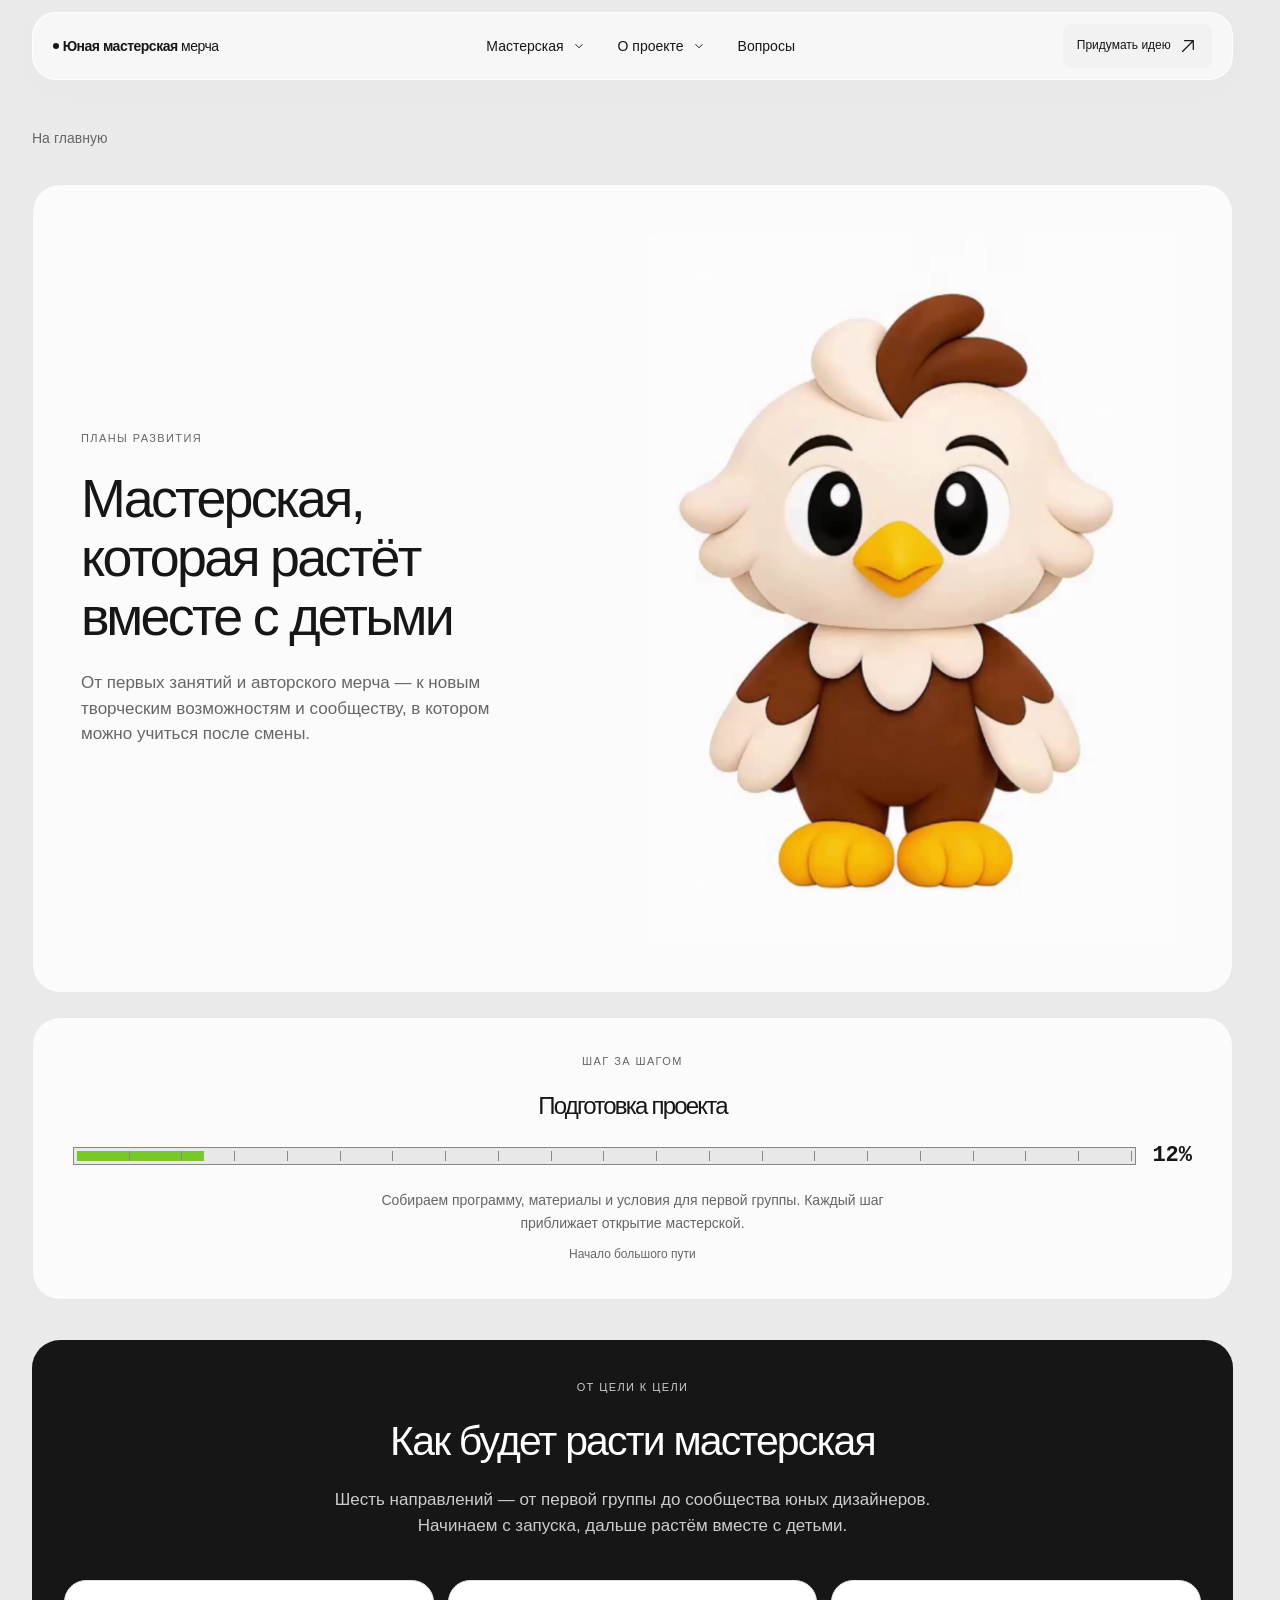
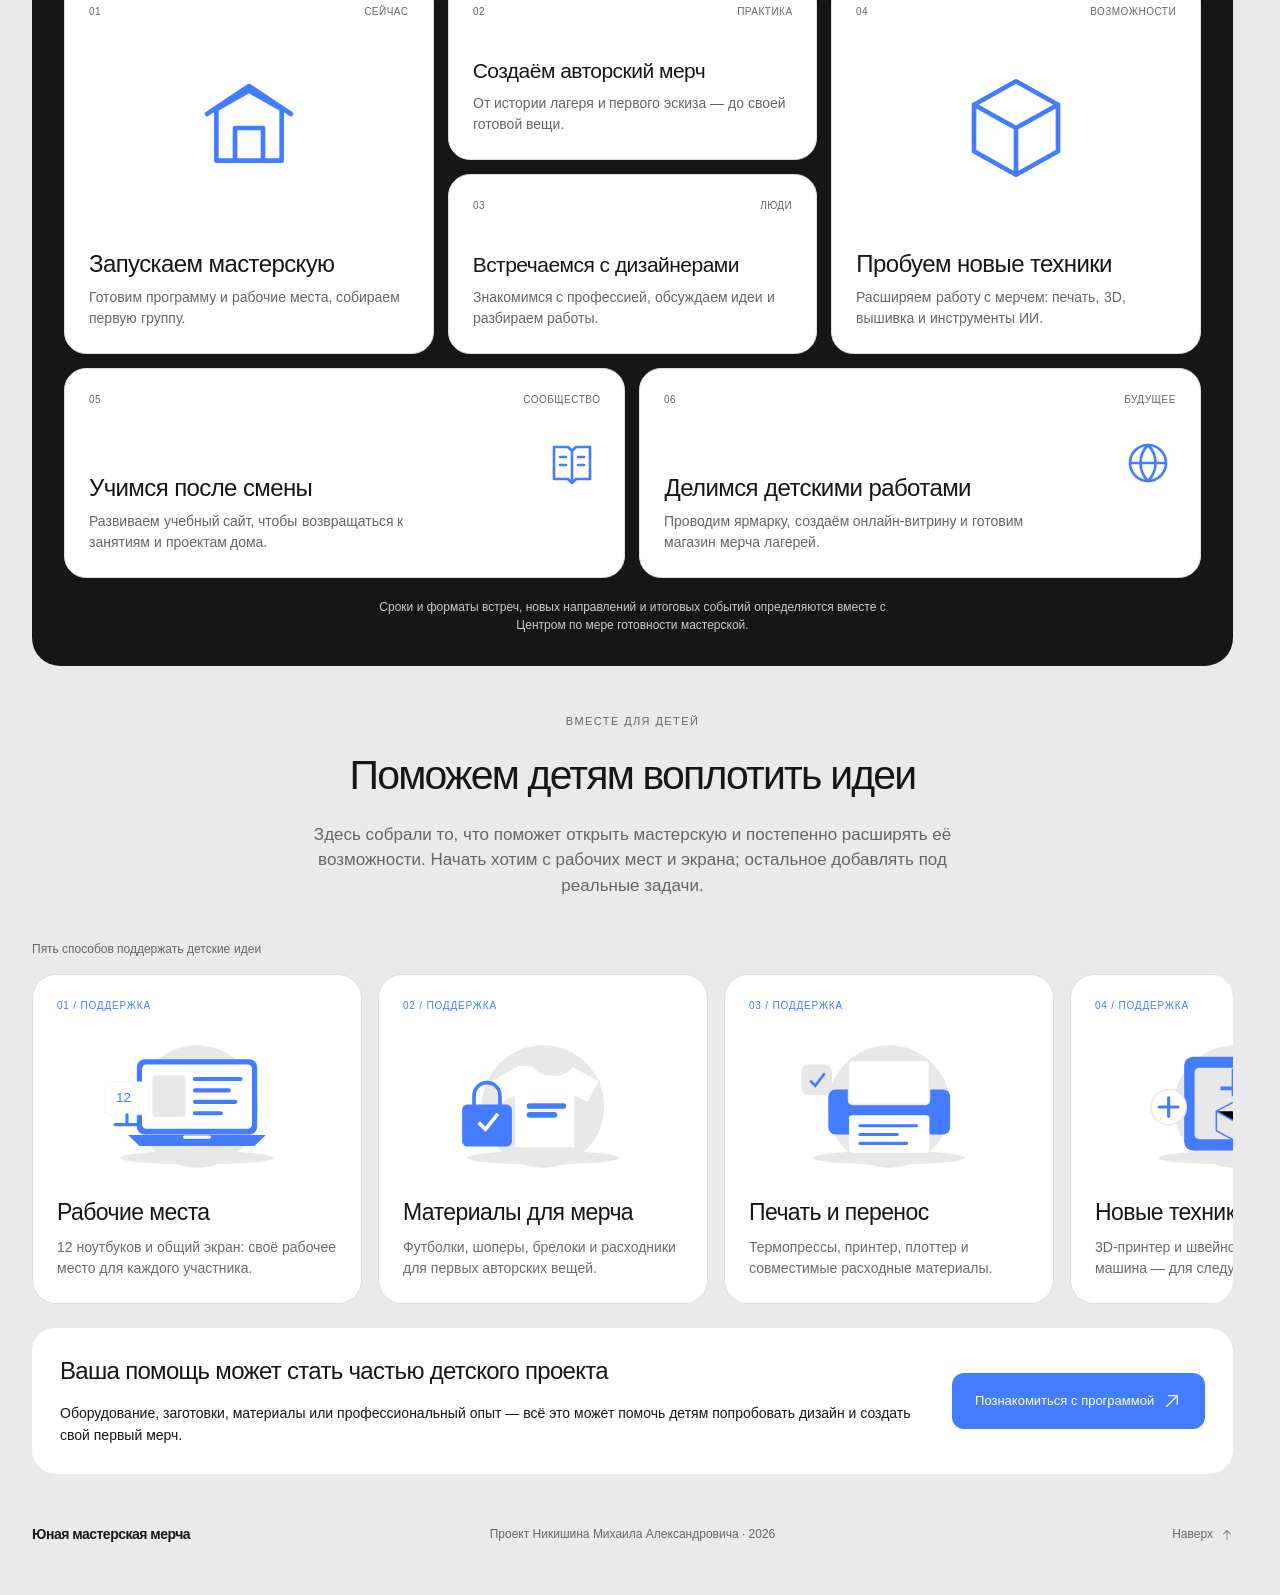
==== commit 9941c930: "Add files via upload" ====
--- a/development.html
+++ b/development.html
@@ -1,4 +1,4 @@
-<!doctype html><html lang="ru"><head><meta charset="UTF-8"><meta name="viewport" content="width=device-width,initial-scale=1"><meta name="theme-color" content="#eaeaea"><meta name="description" content="Направления развития мастерской и необходимое оборудование для её запуска."><title>Планы развития — Юная мастерская мерча</title><link rel="stylesheet" href="css-styles.css?v=mascot-new-video-v7"><link rel="stylesheet" href="css-hero-layout.css"><link rel="stylesheet" href="css-ux-polish.css?v=mascot-new-video-v7"><link rel="stylesheet" href="css-development.css?v=mascot-new-video-v7"></head><body><a class="skip" href="#main">К содержанию</a><header class="site-header"><nav class="wrap nav glass-nav" aria-label="Основная навигация">
+<!doctype html><html lang="ru"><head><meta charset="UTF-8"><meta name="viewport" content="width=device-width,initial-scale=1"><meta name="theme-color" content="#eaeaea"><meta name="description" content="Направления развития мастерской и необходимое оборудование для её запуска."><title>Планы развития — Юная мастерская мерча</title><link rel="stylesheet" href="css-styles.css?v=full-video-frame-v8"><link rel="stylesheet" href="css-hero-layout.css"><link rel="stylesheet" href="css-ux-polish.css?v=full-video-frame-v8"><link rel="stylesheet" href="css-development.css?v=full-video-frame-v8"></head><body><a class="skip" href="#main">К содержанию</a><header class="site-header"><nav class="wrap nav glass-nav" aria-label="Основная навигация">
 <a class="brand" href="index.html"><span class="brand-dot" aria-hidden="true"></span> Юная мастерская <span>мерча</span></a>
 <div class="navlinks" id="navigation">
 <details class="nav-dropdown"><summary><span class="nav-label">Мастерская</span><svg class="site-icon nav-chevron" viewBox="0 0 24 24" width="20" height="20" fill="none" stroke="currentColor" stroke-width="1.7" aria-hidden="true"><path d="m6 9 6 6 6-6"/></svg></summary><div class="nav-panel nav-panel-workshop">
@@ -58,4 +58,4 @@
 </svg></a></div></section></main><footer class="wrap"><a class="brand" href="index.html">Юная мастерская мерча</a><span>Проект Никишина Михаила Александровича · 2026</span><a href="#main">Наверх <svg class="site-icon" aria-hidden="true" focusable="false" width="24" height="24" viewBox="0 0 24 24" fill="none" xmlns="http://www.w3.org/2000/svg">
 <path d="M5.10577 10.955L11.2501 4.81066V21.25C11.2501 21.6642 11.5858 22 12.0001 22C12.4143 22 12.7501 21.6642 12.7501 21.25V4.81066L18.8943 10.955C19.1872 11.2478 19.6621 11.2478 19.955 10.955C20.2479 10.6621 20.2479 10.1872 19.955 9.89429L12.5304 2.46967C12.2375 2.17678 11.7626 2.17678 11.4697 2.46967L4.04511 9.89429C4.04282 9.89658 4.04055 9.89888 4.0383 9.90119C4.02253 9.91736 4.00764 9.93407 3.99362 9.95125C3.84947 10.128 3.79798 10.3551 3.83917 10.5679C3.86663 10.7097 3.93527 10.8451 4.04511 10.955C4.08172 10.9916 4.12118 11.0236 4.16276 11.0511C4.45388 11.2433 4.84949 11.2112 5.10577 10.955Z" fill="currentColor"/>
 </svg>
-</a></footer><script src="js-motion.js?v=mascot-new-video-v7" defer></script><script src="js-development.js?v=mascot-new-video-v7" defer></script></body></html>
+</a></footer><script src="js-motion.js?v=full-video-frame-v8" defer></script><script src="js-development.js?v=full-video-frame-v8" defer></script></body></html>
--- a/css-ux-polish.css
+++ b/css-ux-polish.css
@@ -241,3 +241,7 @@
 @media(max-width:760px){
  #main>.hero .hero-image.hero-mascot{width:50%;height:auto;aspect-ratio:3/4;align-self:center;margin:0 auto}
 }
+/* Preserve complete source frame at every breakpoint. */
+#main>.hero .hero-image.hero-mascot{box-sizing:border-box;padding:10px;overflow:visible}
+#main>.hero .hero-mascot video.mascot-video{object-fit:contain!important;object-position:center!important;width:100%!important;height:100%!important;transform:none!important;clip-path:none!important;border-radius:0!important}
+@media(max-width:760px){#main>.hero .hero-image.hero-mascot{padding:8px}}
--- a/css-development.css
+++ b/css-development.css
@@ -57,3 +57,6 @@
 #future.original-video-panel .future-mascot{width:100%;max-width:none}
 #future.original-video-panel .mascot-video{background:#FBFBFB;border-radius:0}
 @media(max-width:760px){.development-page section#future.original-video-panel{padding:28px 20px;border-radius:22px}#future.original-video-panel .future-masthead{grid-template-columns:minmax(0,1fr)}}
+/* Complete portrait frame, with safe space around wing motion. */
+#future.original-video-panel .future-mascot{box-sizing:border-box;padding:16px;overflow:visible}
+#future.original-video-panel .future-mascot video.mascot-video{width:100%;height:auto;aspect-ratio:3/4;object-fit:contain!important;object-position:center!important;transform:none!important;clip-path:none!important;border-radius:0!important}
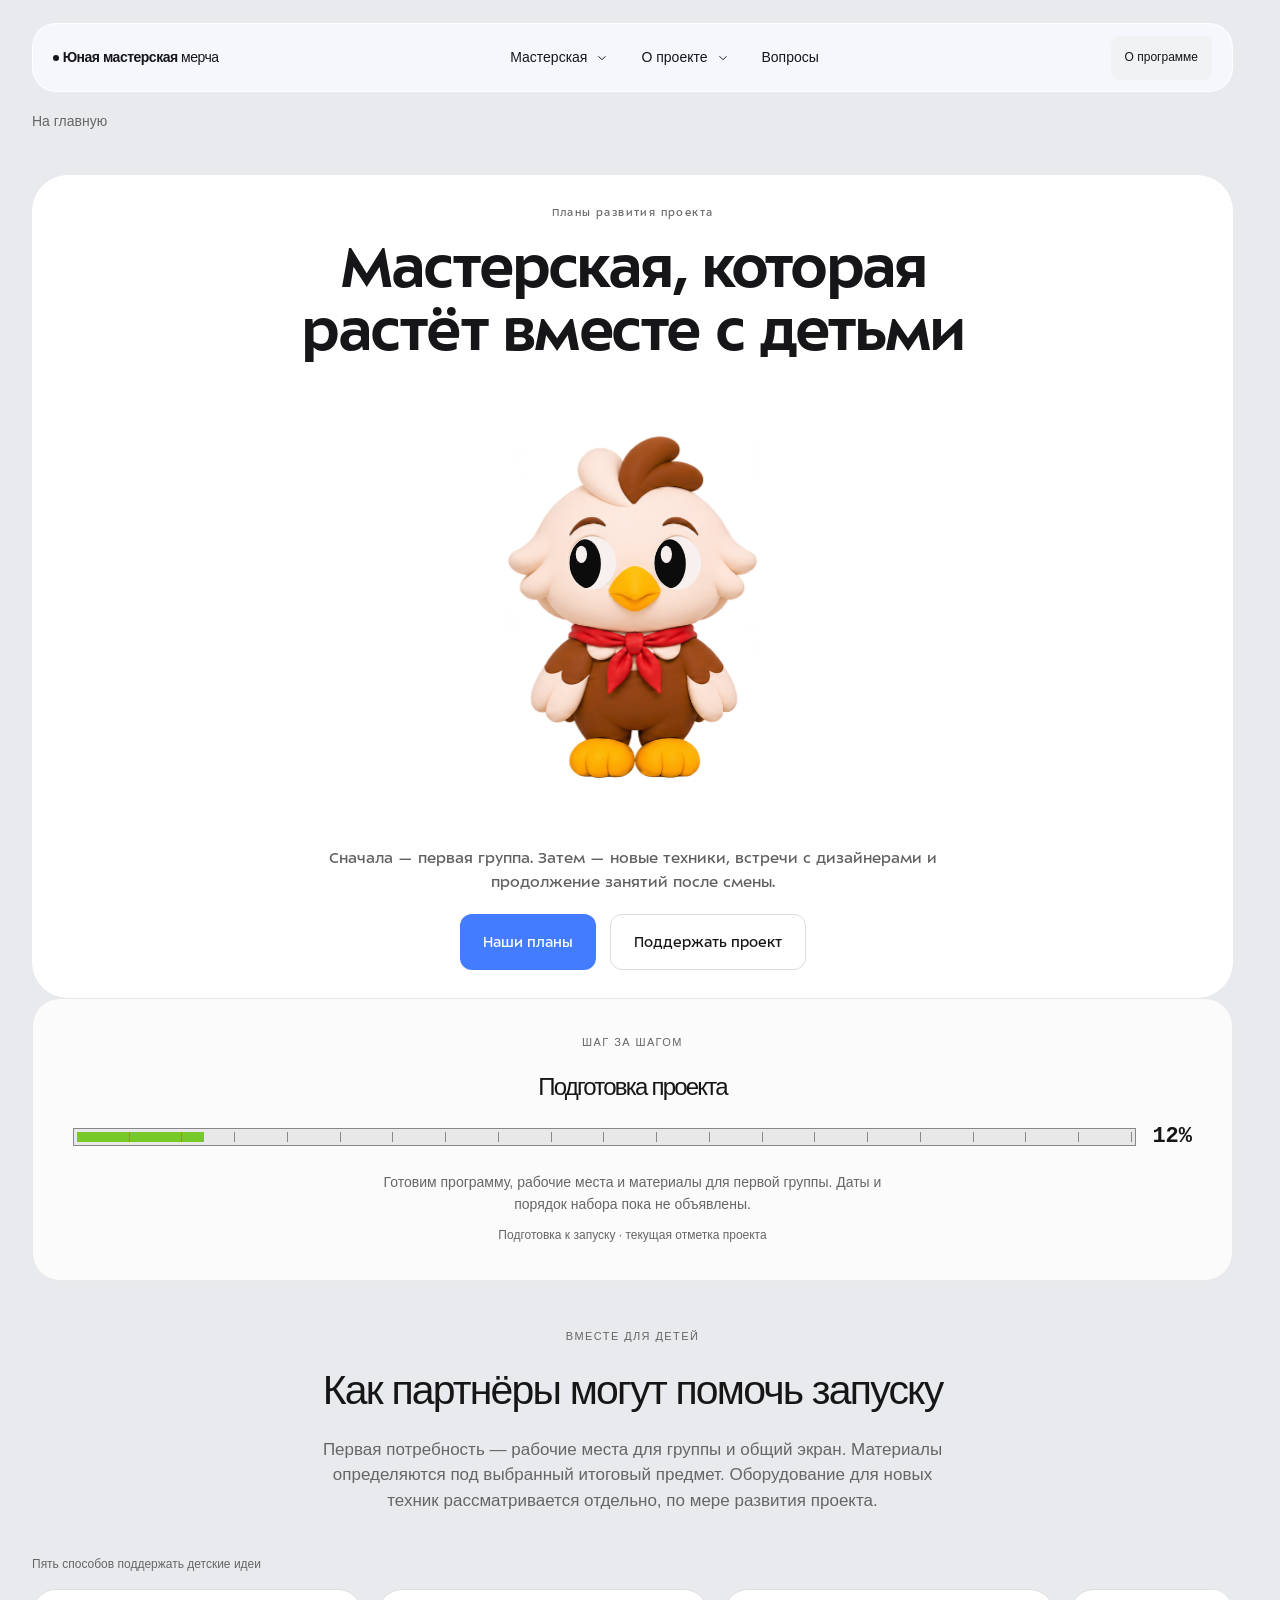
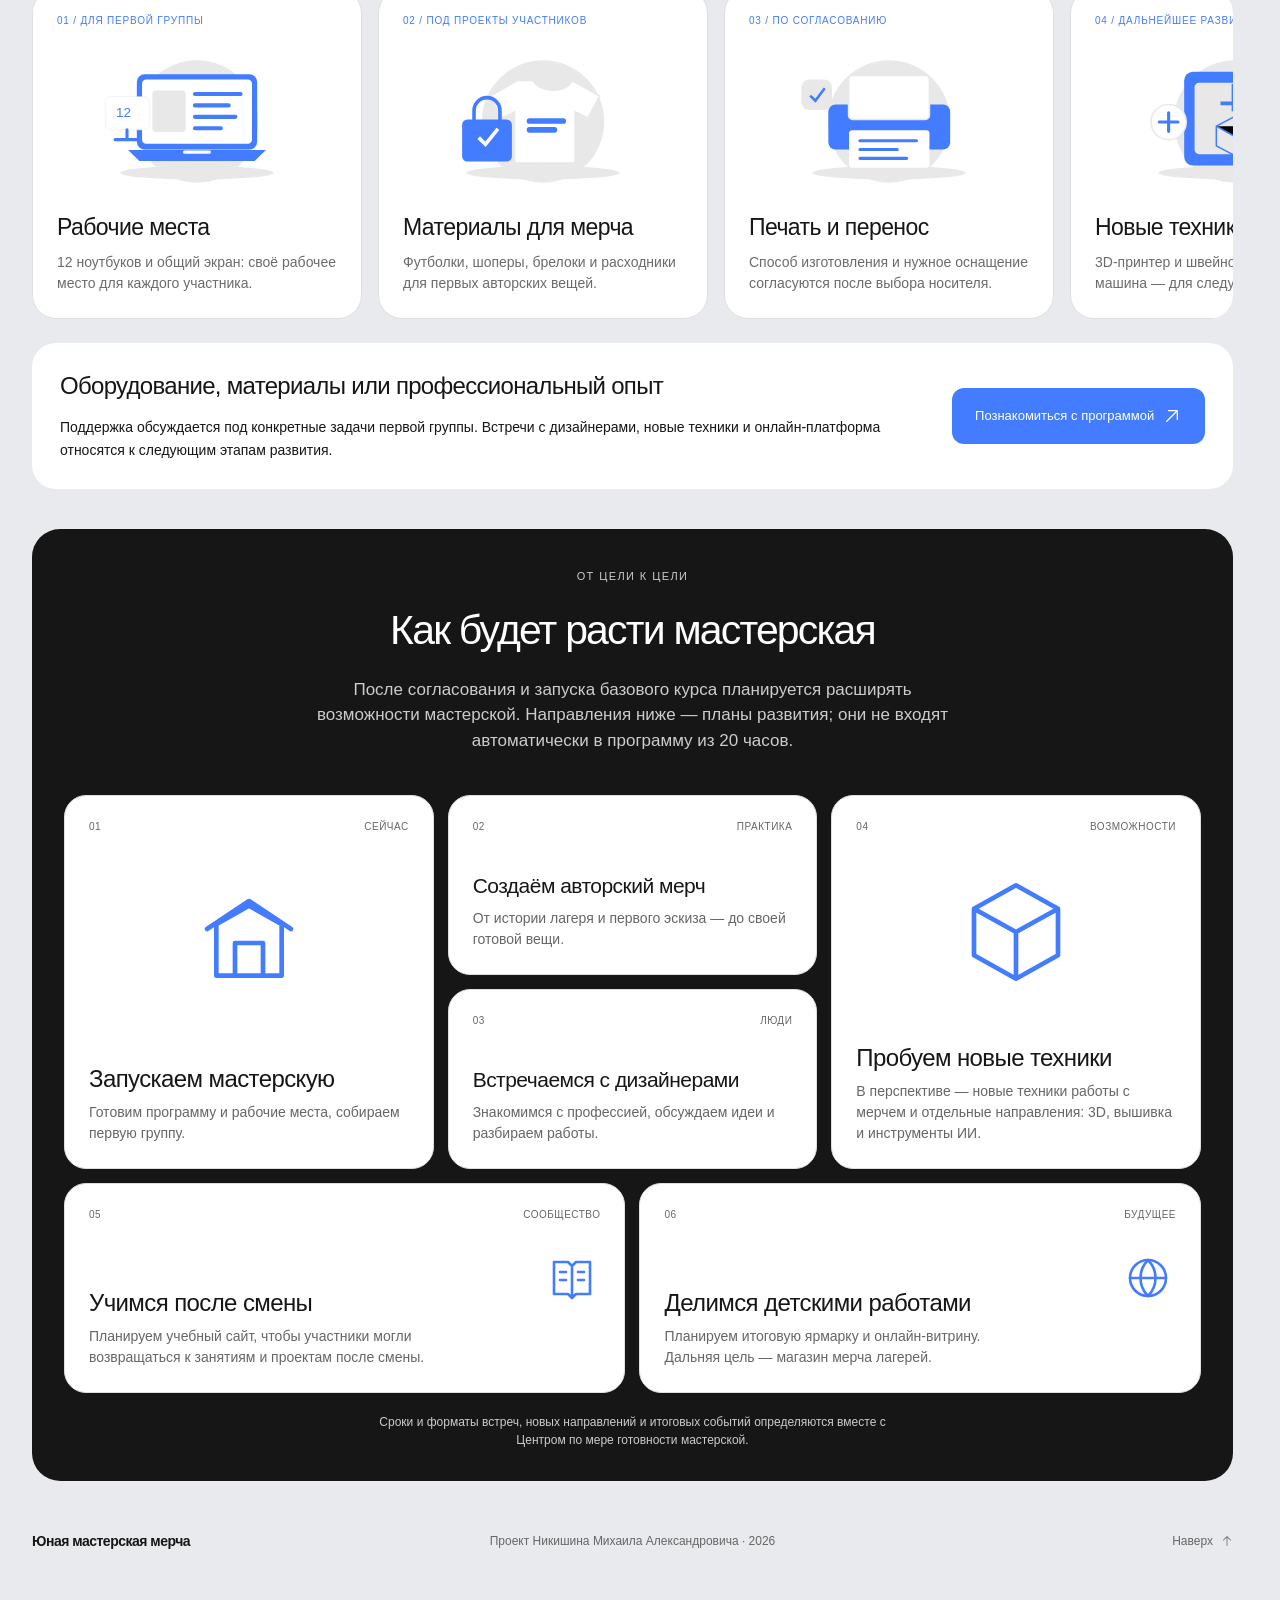
==== commit cb5facf5: "Add files via upload" ====
--- a/development.html
+++ b/development.html
@@ -1,4 +1,4 @@
-<!doctype html><html lang="ru"><head><meta charset="UTF-8"><meta name="viewport" content="width=device-width,initial-scale=1"><meta name="theme-color" content="#eaeaea"><meta name="description" content="Направления развития мастерской и необходимое оборудование для её запуска."><title>Планы развития — Юная мастерская мерча</title><link rel="stylesheet" href="css-styles.css?v=full-video-frame-v8"><link rel="stylesheet" href="css-hero-layout.css"><link rel="stylesheet" href="css-ux-polish.css?v=full-video-frame-v8"><link rel="stylesheet" href="css-development.css?v=full-video-frame-v8"></head><body><a class="skip" href="#main">К содержанию</a><header class="site-header"><nav class="wrap nav glass-nav" aria-label="Основная навигация">
+<!doctype html><html lang="ru"><head><meta charset="UTF-8"><meta name="viewport" content="width=device-width,initial-scale=1"><meta name="theme-color" content="#eaeaea"><meta name="description" content="Направления развития мастерской и необходимое оборудование для её запуска."><title>Планы развития — Юная мастерская мерча</title><link rel="stylesheet" href="css-styles.css?v=full-video-frame-v8"><link rel="stylesheet" href="css-hero-layout.css"><link rel="stylesheet" href="css-ux-polish.css?v=full-video-frame-v8"><link rel="stylesheet" href="css-development.css?v=full-video-frame-v8"><link rel="stylesheet" href="css-figma-hero.css?v=1117-content"><link rel="stylesheet" href="css-course-content.css?v=1117-content"><link rel="stylesheet" href="css-mascot-hero.css?v=1118-eyes"></head><body class="figma-home light-dev-page"><a class="skip" href="#main">К содержанию</a><header class="site-header"><nav class="wrap nav glass-nav" aria-label="Основная навигация">
 <a class="brand" href="index.html"><span class="brand-dot" aria-hidden="true"></span> Юная мастерская <span>мерча</span></a>
 <div class="navlinks" id="navigation">
 <details class="nav-dropdown"><summary><span class="nav-label">Мастерская</span><svg class="site-icon nav-chevron" viewBox="0 0 24 24" width="20" height="20" fill="none" stroke="currentColor" stroke-width="1.7" aria-hidden="true"><path d="m6 9 6 6 6-6"/></svg></summary><div class="nav-panel nav-panel-workshop">
@@ -23,10 +23,10 @@
 </span><span class="nav-card-copy"><strong>Программа</strong><span>Десять занятий по дизайну</span></span><svg class="site-icon" aria-hidden="true" focusable="false" width="24" height="24" viewBox="0 0 24 24" fill="none" xmlns="http://www.w3.org/2000/svg">
 <path d="M7.86515 6.38599L16.5545 6.38599L4.93012 18.0104C4.81861 18.1219 4.74955 18.2598 4.72295 18.404C4.71462 18.4491 4.71045 18.4949 4.71045 18.5407C4.71045 18.7326 4.78367 18.9246 4.93012 19.071C4.96673 19.1076 5.00619 19.1397 5.04777 19.1671C5.33889 19.3594 5.7345 19.3273 5.99078 19.071L17.6152 7.44665L17.6152 16.136C17.6152 16.5502 17.951 16.886 18.3652 16.886C18.7794 16.886 19.1152 16.5502 19.1152 16.136V5.63599C19.1152 5.22177 18.7794 4.88599 18.3652 4.88599L7.86515 4.88599C7.45094 4.88599 7.11515 5.22177 7.11515 5.63599C7.11515 6.0502 7.45094 6.38599 7.86515 6.38599Z" fill="currentColor"/>
 </svg></a>
-<a class="nav-card" href="index.html#format"><span class="nav-card-icon"><svg class="site-icon" aria-hidden="true" focusable="false" width="24" height="24" viewBox="0 0 24 24" fill="none" xmlns="http://www.w3.org/2000/svg">
+<a class="nav-card" href="index.html#launch"><span class="nav-card-icon"><svg class="site-icon" aria-hidden="true" focusable="false" width="24" height="24" viewBox="0 0 24 24" fill="none" xmlns="http://www.w3.org/2000/svg">
 <path fill-rule="evenodd" clip-rule="evenodd" d="M3.5 3C2.39543 3 1.5 3.89543 1.5 5V15C1.5 16.1046 2.39543 17 3.5 17H11.25V19.5H7.75C7.33579 19.5 7 19.8358 7 20.25C7 20.6642 7.33579 21 7.75 21H16.25C16.6642 21 17 20.6642 17 20.25C17 19.8358 16.6642 19.5 16.25 19.5H12.75V17H20.5C21.6046 17 22.5 16.1046 22.5 15V5C22.5 3.89543 21.6046 3 20.5 3H3.5ZM21 5C21 4.72386 20.7761 4.5 20.5 4.5H3.5C3.22386 4.5 3 4.72386 3 5V15C3 15.2761 3.22386 15.5 3.5 15.5H20.5C20.7761 15.5 21 15.2761 21 15V5Z" fill="currentColor"/>
 </svg>
-</span><span class="nav-card-copy"><strong>Формат участия</strong><span>Кому подойдёт мастерская</span></span><svg class="site-icon" aria-hidden="true" focusable="false" width="24" height="24" viewBox="0 0 24 24" fill="none" xmlns="http://www.w3.org/2000/svg">
+</span><span class="nav-card-copy"><strong>Условия запуска</strong><span>Что нужно для первой группы</span></span><svg class="site-icon" aria-hidden="true" focusable="false" width="24" height="24" viewBox="0 0 24 24" fill="none" xmlns="http://www.w3.org/2000/svg">
 <path d="M7.86515 6.38599L16.5545 6.38599L4.93012 18.0104C4.81861 18.1219 4.74955 18.2598 4.72295 18.404C4.71462 18.4491 4.71045 18.4949 4.71045 18.5407C4.71045 18.7326 4.78367 18.9246 4.93012 19.071C4.96673 19.1076 5.00619 19.1397 5.04777 19.1671C5.33889 19.3594 5.7345 19.3273 5.99078 19.071L17.6152 7.44665L17.6152 16.136C17.6152 16.5502 17.951 16.886 18.3652 16.886C18.7794 16.886 19.1152 16.5502 19.1152 16.136V5.63599C19.1152 5.22177 18.7794 4.88599 18.3652 4.88599L7.86515 4.88599C7.45094 4.88599 7.11515 5.22177 7.11515 5.63599C7.11515 6.0502 7.45094 6.38599 7.86515 6.38599Z" fill="currentColor"/>
 </svg></a>
 </div></details>
@@ -34,13 +34,13 @@
 <a class="nav-card" href="explanatory-note.html"><span class="nav-card-icon"><svg class="site-icon" aria-hidden="true" focusable="false" width="24" height="24" viewBox="0 0 24 24" fill="none" xmlns="http://www.w3.org/2000/svg">
 <path fill-rule="evenodd" clip-rule="evenodd" d="M22 8C22 6.89543 21.1045 6 20 6H12L10.5857 4.58579C10.2107 4.21071 9.70196 4 9.17152 4H3.99995C2.89538 4 1.99995 4.89543 1.99995 6V18C1.99995 19.1046 2.89538 20 3.99995 20H20C21.1045 20 22 19.1046 22 18V8ZM10.9393 7.06066C11.2206 7.34196 11.6021 7.5 12 7.5H20C20.2761 7.5 20.5 7.72386 20.5 8V18C20.5 18.2761 20.2761 18.5 20 18.5H3.99995C3.72381 18.5 3.49995 18.2761 3.49995 18V6C3.49995 5.72386 3.72381 5.5 3.99995 5.5H9.17152C9.30413 5.5 9.43131 5.55268 9.52508 5.64645L10.9393 7.06066Z" fill="currentColor"/>
 </svg>
-</span><span class="nav-card-copy"><strong>Пояснительная записка</strong><span>Программа и документы</span></span><svg class="site-icon" aria-hidden="true" focusable="false" width="24" height="24" viewBox="0 0 24 24" fill="none" xmlns="http://www.w3.org/2000/svg">
+</span><span class="nav-card-copy"><strong>Пояснительная записка</strong><span>Методика, результаты, документы</span></span><svg class="site-icon" aria-hidden="true" focusable="false" width="24" height="24" viewBox="0 0 24 24" fill="none" xmlns="http://www.w3.org/2000/svg">
 <path d="M7.86515 6.38599L16.5545 6.38599L4.93012 18.0104C4.81861 18.1219 4.74955 18.2598 4.72295 18.404C4.71462 18.4491 4.71045 18.4949 4.71045 18.5407C4.71045 18.7326 4.78367 18.9246 4.93012 19.071C4.96673 19.1076 5.00619 19.1397 5.04777 19.1671C5.33889 19.3594 5.7345 19.3273 5.99078 19.071L17.6152 7.44665L17.6152 16.136C17.6152 16.5502 17.951 16.886 18.3652 16.886C18.7794 16.886 19.1152 16.5502 19.1152 16.136V5.63599C19.1152 5.22177 18.7794 4.88599 18.3652 4.88599L7.86515 4.88599C7.45094 4.88599 7.11515 5.22177 7.11515 5.63599C7.11515 6.0502 7.45094 6.38599 7.86515 6.38599Z" fill="currentColor"/>
 </svg></a>
 <a class="nav-card" href="development.html"><span class="nav-card-icon"><svg class="site-icon" aria-hidden="true" focusable="false" width="24" height="24" viewBox="0 0 24 24" fill="none" xmlns="http://www.w3.org/2000/svg">
 <path fill-rule="evenodd" clip-rule="evenodd" d="M10.9994 2.17806C11.6185 1.82037 12.3815 1.82037 13.0006 2.17806L20.0006 6.2225C20.619 6.57985 21 7.23993 21 7.95423V16.0457C21 16.76 20.619 17.4201 20.0006 17.7774L13.0006 21.8219C12.3815 22.1796 11.6185 22.1796 10.9994 21.8219L3.99944 17.7774C3.38095 17.4201 3 16.76 3 16.0457V7.95423C3 7.23993 3.38096 6.57985 3.99944 6.2225L10.9994 2.17806ZM18.7512 7.23305L12 11.1338L5.24875 7.23305L11.7499 3.47686C11.9046 3.38743 12.0954 3.38743 12.2501 3.47686L18.7512 7.23305ZM4.74986 16.4786C4.59524 16.3893 4.5 16.2243 4.5 16.0457V8.53281L11.25 12.4328V20.2343L4.74986 16.4786ZM19.2501 16.4786L12.75 20.2343V12.4328L19.5 8.53281V16.0457C19.5 16.2243 19.4048 16.3893 19.2501 16.4786Z" fill="currentColor"/>
 </svg>
-</span><span class="nav-card-copy"><strong>Планы развития</strong><span>Наш путь и помощь детям</span></span><svg class="site-icon" aria-hidden="true" focusable="false" width="24" height="24" viewBox="0 0 24 24" fill="none" xmlns="http://www.w3.org/2000/svg">
+</span><span class="nav-card-copy"><strong>Планы развития</strong><span>Запуск, оснащение и перспективы</span></span><svg class="site-icon" aria-hidden="true" focusable="false" width="24" height="24" viewBox="0 0 24 24" fill="none" xmlns="http://www.w3.org/2000/svg">
 <path d="M7.86515 6.38599L16.5545 6.38599L4.93012 18.0104C4.81861 18.1219 4.74955 18.2598 4.72295 18.404C4.71462 18.4491 4.71045 18.4949 4.71045 18.5407C4.71045 18.7326 4.78367 18.9246 4.93012 19.071C4.96673 19.1076 5.00619 19.1397 5.04777 19.1671C5.33889 19.3594 5.7345 19.3273 5.99078 19.071L17.6152 7.44665L17.6152 16.136C17.6152 16.5502 17.951 16.886 18.3652 16.886C18.7794 16.886 19.1152 16.5502 19.1152 16.136V5.63599C19.1152 5.22177 18.7794 4.88599 18.3652 4.88599L7.86515 4.88599C7.45094 4.88599 7.11515 5.22177 7.11515 5.63599C7.11515 6.0502 7.45094 6.38599 7.86515 6.38599Z" fill="currentColor"/>
 </svg></a>
 </div></details>
@@ -48,14 +48,38 @@
 <a class="button nav-mobile-cta" href="index.html#start">Придумать идею <svg class="site-icon" aria-hidden="true" focusable="false" width="24" height="24" viewBox="0 0 24 24" fill="none" xmlns="http://www.w3.org/2000/svg">
 <path d="M7.86515 6.38599L16.5545 6.38599L4.93012 18.0104C4.81861 18.1219 4.74955 18.2598 4.72295 18.404C4.71462 18.4491 4.71045 18.4949 4.71045 18.5407C4.71045 18.7326 4.78367 18.9246 4.93012 19.071C4.96673 19.1076 5.00619 19.1397 5.04777 19.1671C5.33889 19.3594 5.7345 19.3273 5.99078 19.071L17.6152 7.44665L17.6152 16.136C17.6152 16.5502 17.951 16.886 18.3652 16.886C18.7794 16.886 19.1152 16.5502 19.1152 16.136V5.63599C19.1152 5.22177 18.7794 4.88599 18.3652 4.88599L7.86515 4.88599C7.45094 4.88599 7.11515 5.22177 7.11515 5.63599C7.11515 6.0502 7.45094 6.38599 7.86515 6.38599Z" fill="currentColor"/>
 </svg></a>
-</div><a class="nav-cta" href="index.html#start">Придумать идею <svg class="site-icon" aria-hidden="true" focusable="false" width="24" height="24" viewBox="0 0 24 24" fill="none" xmlns="http://www.w3.org/2000/svg">
+</div><a class="nav-cta" href="explanatory-note.html">О программе</a><button type="button" class="menu" aria-label="Открыть меню" aria-expanded="false" aria-controls="navigation"><svg class="site-icon menu-morph" width="24" height="24" viewBox="0 0 24 24" fill="none" stroke="currentColor" stroke-width="1.5" stroke-linecap="round" aria-hidden="true"><path class="menu-line-a" d="M3.75 6.75h16.5"/><path class="menu-line-b" d="M3.75 12h16.5"/><path class="menu-line-c" d="M3.75 17.25h16.5"/></svg></button></nav></header><main id="main" class="wrap inner-page development-page"><a class="back-link" href="index.html">На главную</a>
+<section class="mascot-hero mascot-hero--development" id="future" aria-labelledby="future-title"><div class="mascot-hero-heading"><p class="eyebrow">Планы развития проекта</p><h1 id="future-title">Мастерская, которая растёт вместе с детьми</h1></div><div class="mascot-hero-art"><svg role="img" aria-label="Орлёнок — маскот мастерской" data-mascot-eyes width="663" height="890" viewBox="0 0 663 890" fill="none" xmlns="http://www.w3.org/2000/svg" xmlns:xlink="http://www.w3.org/1999/xlink">
+<g id="маскот с глазами">
+<rect id="маскот" x="32" y="43" width="599.18" height="847" fill="url(#pattern0_3336_208)"/>
+<g id="глаз левый 2">
+<ellipse id="белый фон глаза не трогать" cx="237" cy="350.5" rx="55" ry="62.5" fill="#F7F0EE"/>
+<g id="глаз левый двигать тут">
+<ellipse id="Ellipse 46" cx="219.176" cy="352.5" rx="37.1759" ry="57.5" fill="#0D0C0C"/>
+<ellipse id="Ellipse 47" cx="210.519" cy="330.5" rx="13.2407" ry="20.5" fill="#F6EFED"/>
+</g>
+</g>
+<g id="глаз правый 1">
+<ellipse id="белый фон не трогать" cx="437" cy="350.5" rx="55" ry="62.5" fill="#F7F0EE"/>
+<g id="глаз правый двигать тут">
+<ellipse id="Ellipse 46_2" cx="419.176" cy="352.5" rx="37.1759" ry="57.5" fill="#0D0C0C"/>
+<ellipse id="Ellipse 47_2" cx="410.519" cy="330.5" rx="13.2407" ry="20.5" fill="#F6EFED"/>
+</g>
+</g>
+</g>
+<defs>
+<pattern id="pattern0_3336_208" patternContentUnits="objectBoundingBox" width="1" height="1">
+<use xlink:href="#image0_3336_208" transform="matrix(0.00210526 0 0 0.00149137 -0.0926316 -0.0283361)"/>
+</pattern>
+<image id="image0_3336_208" data-name="01_front.png" width="535" height="793" preserveAspectRatio="none" xlink:href="[data-uri]